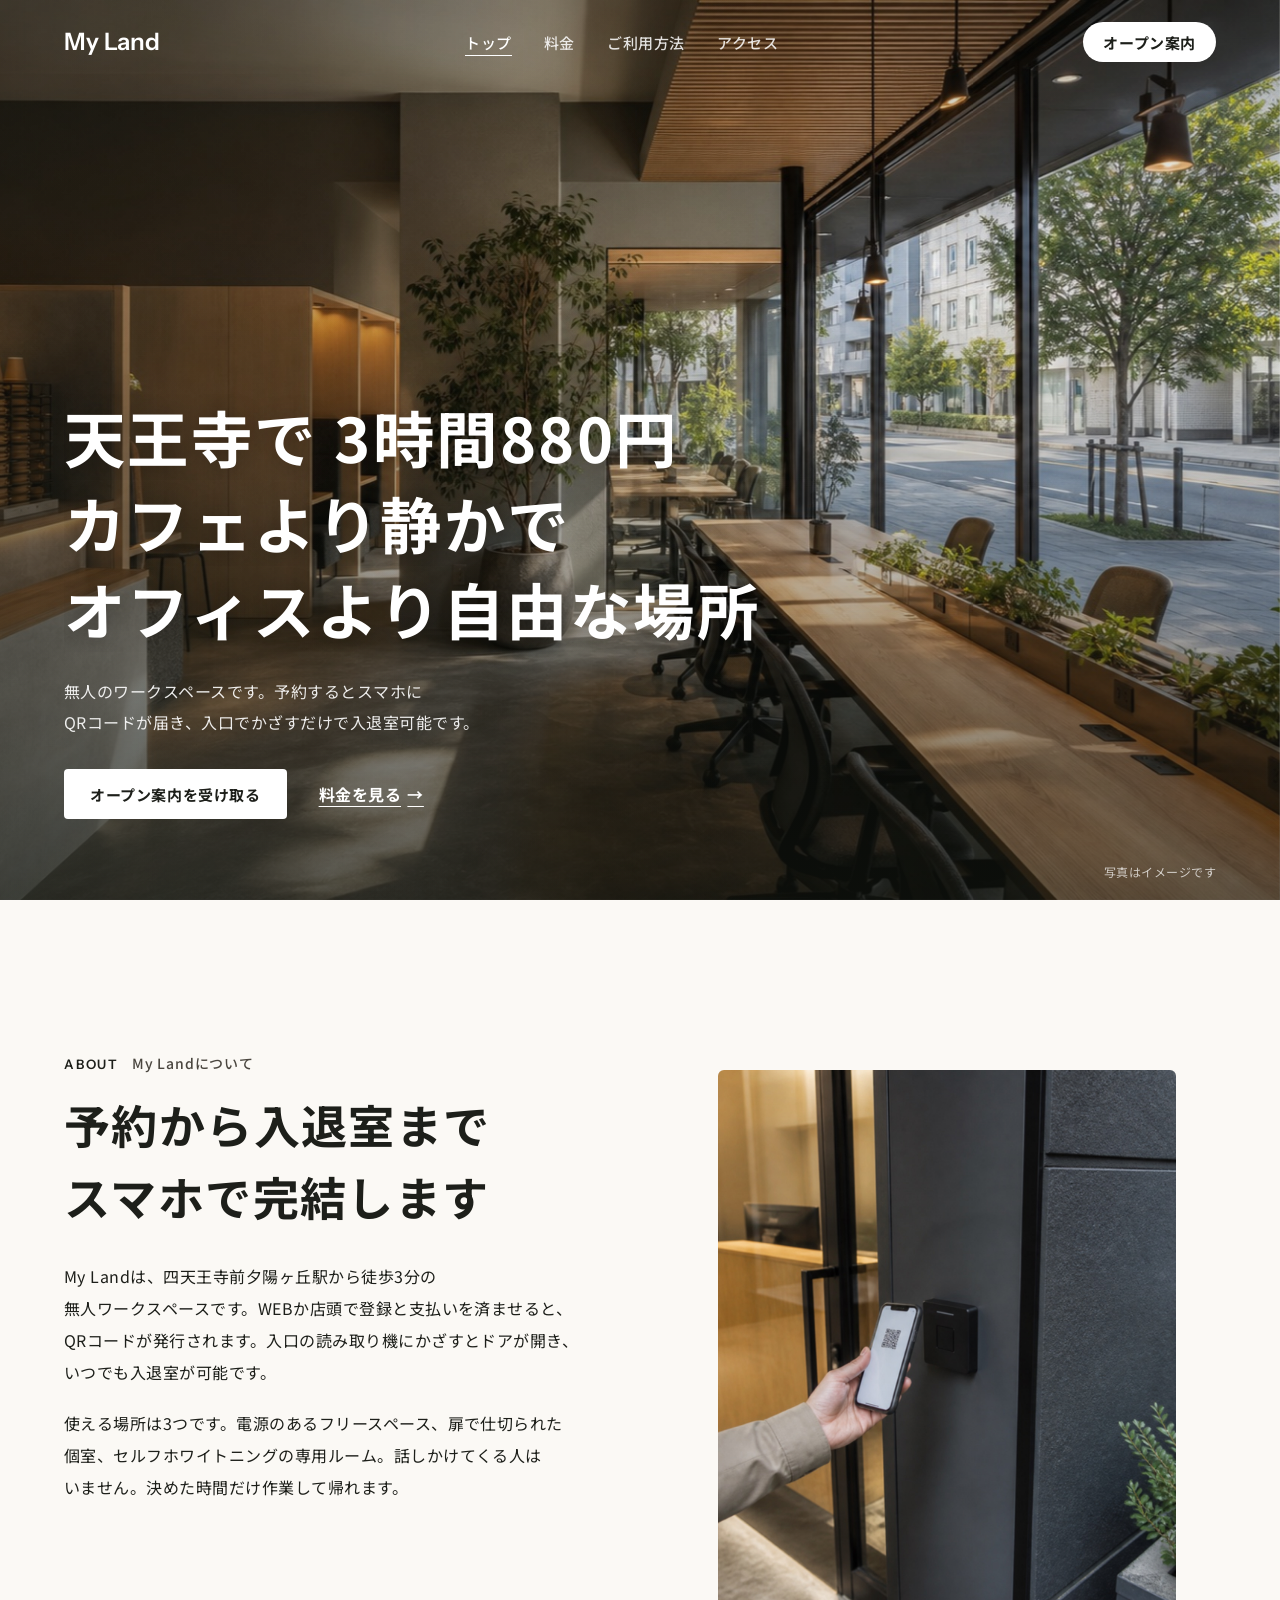
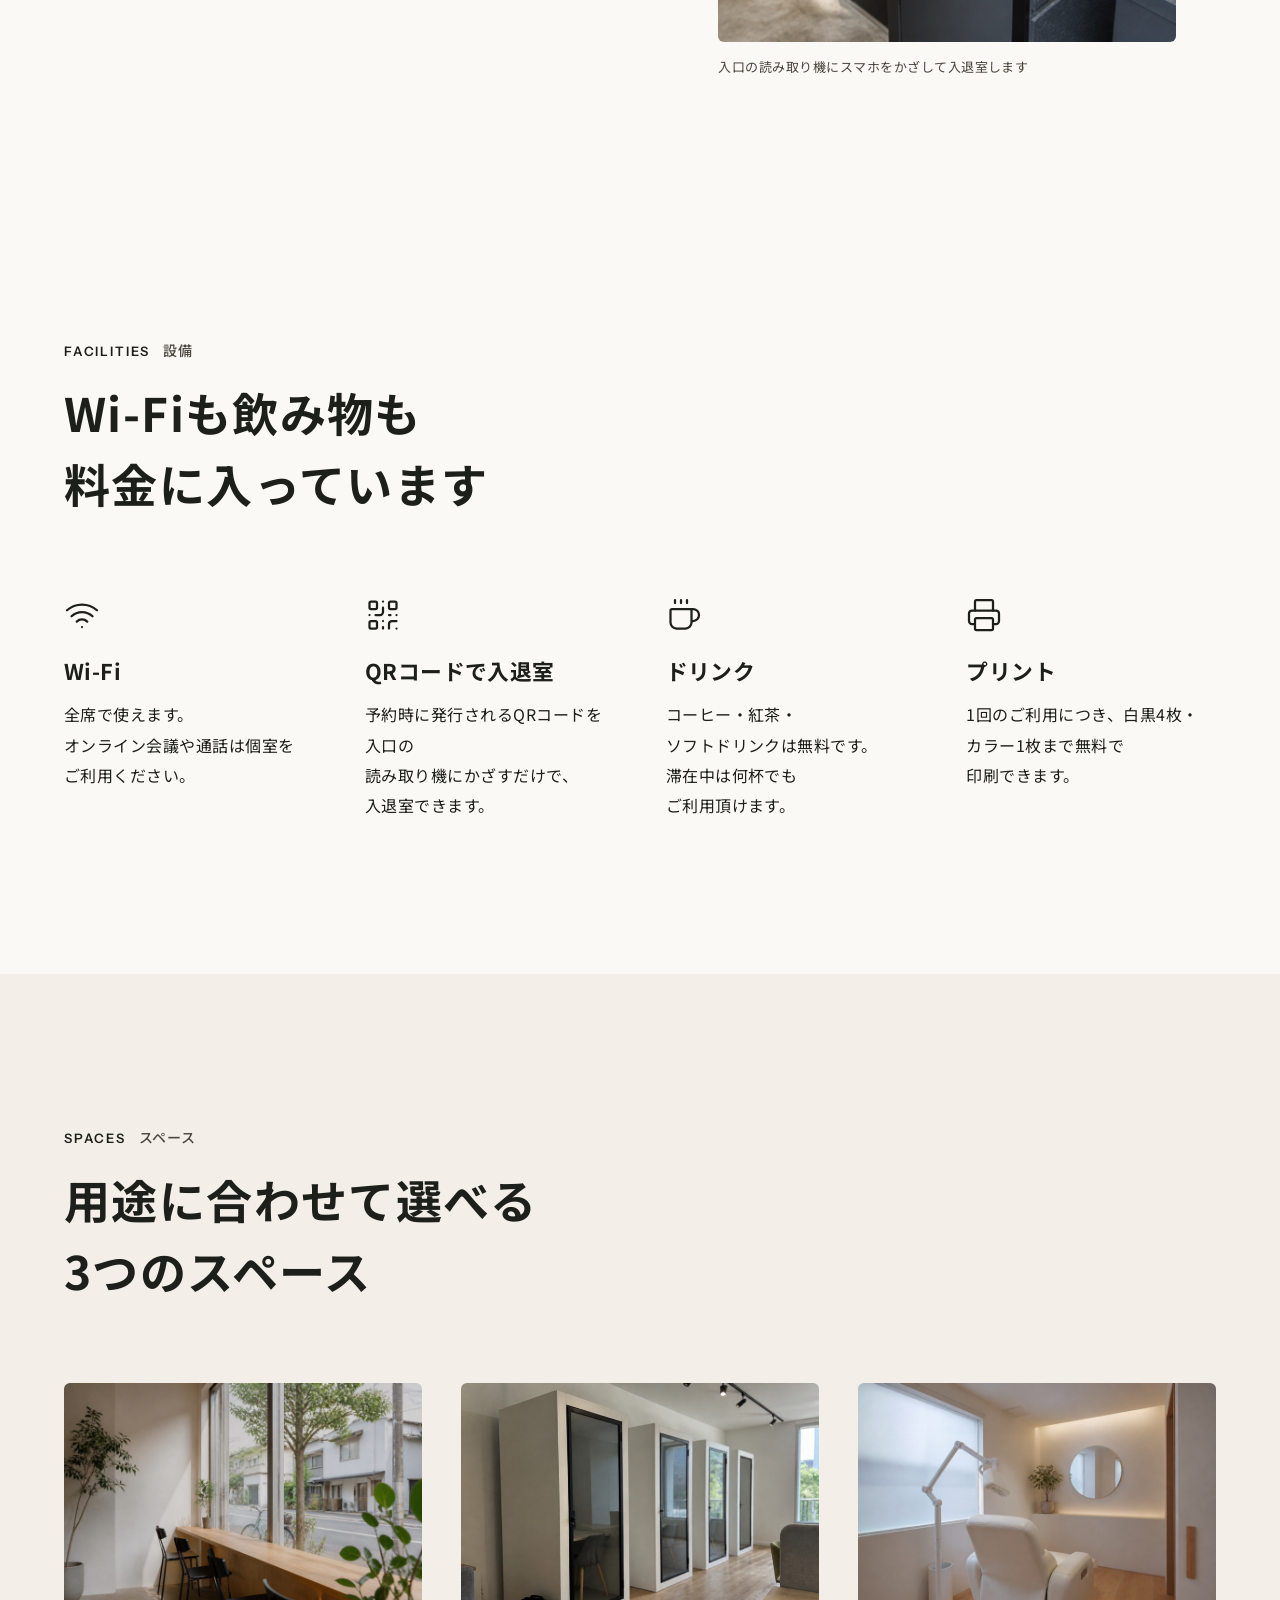
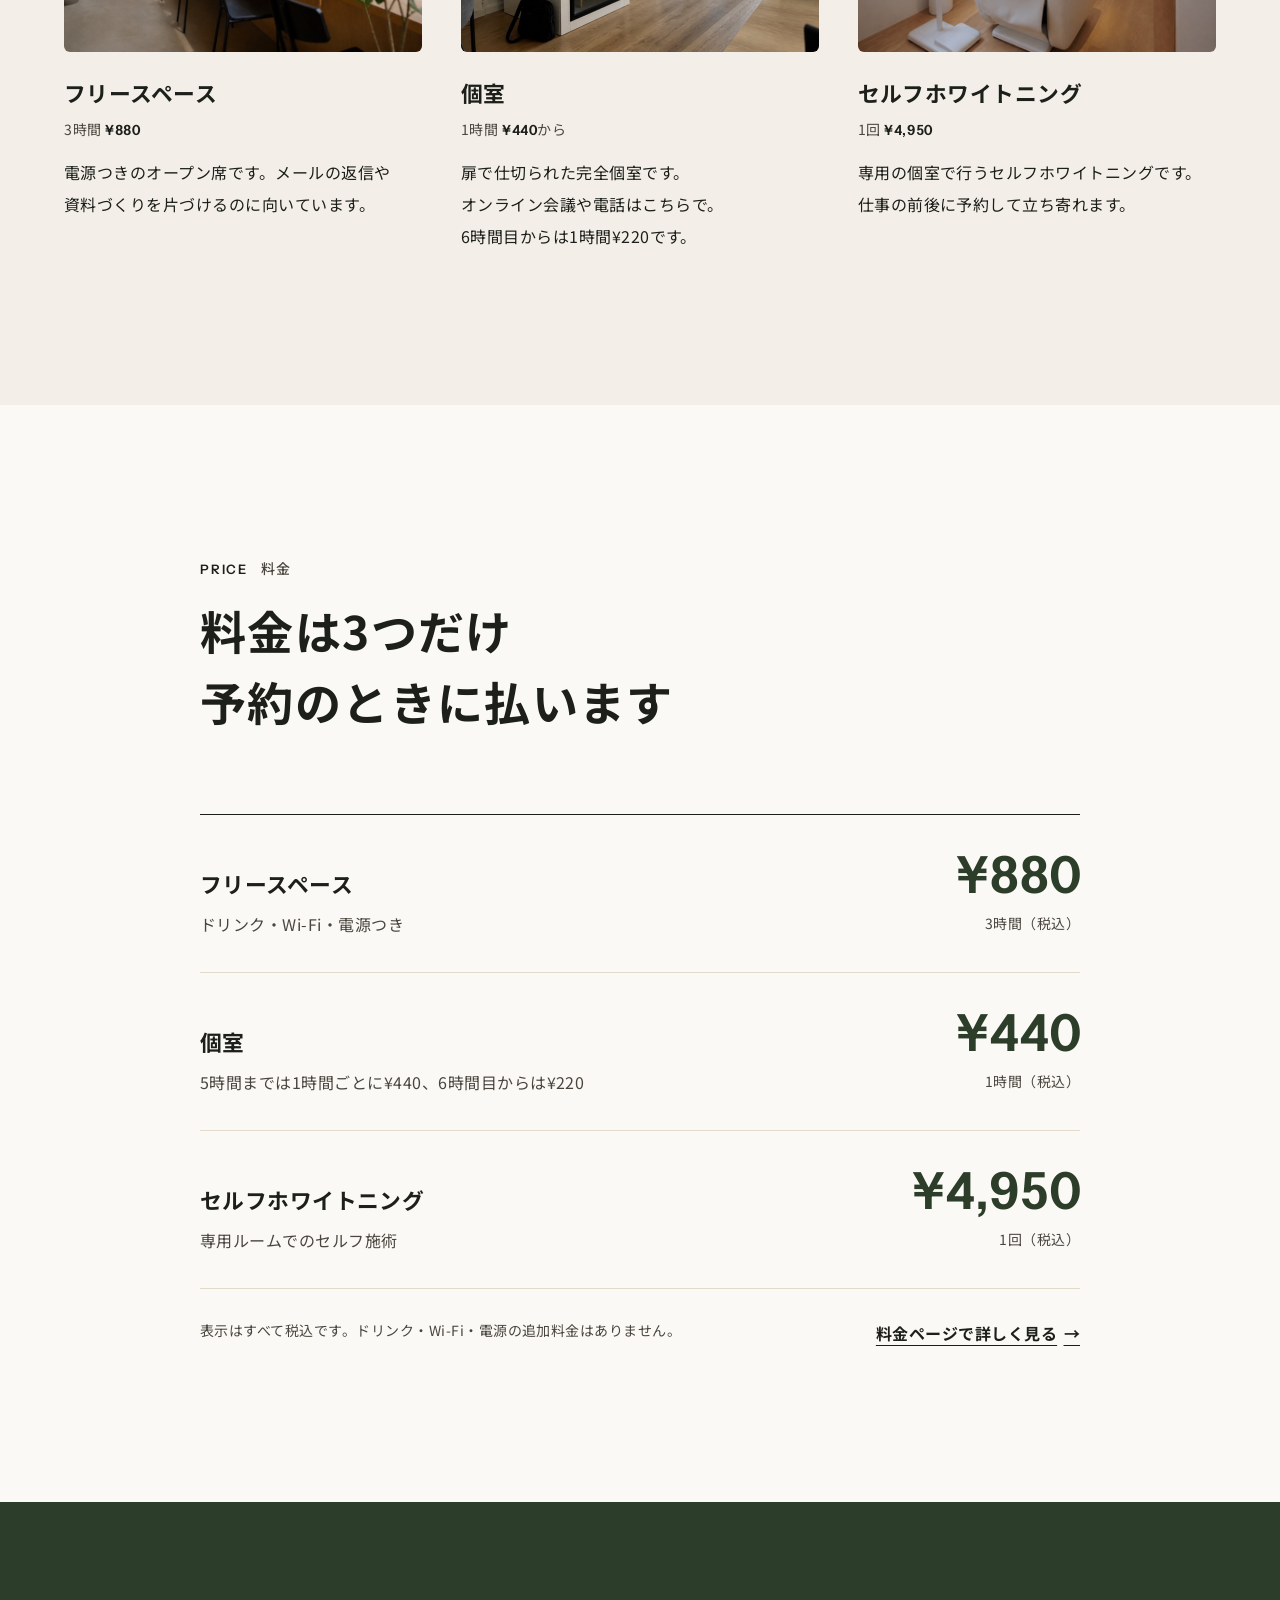
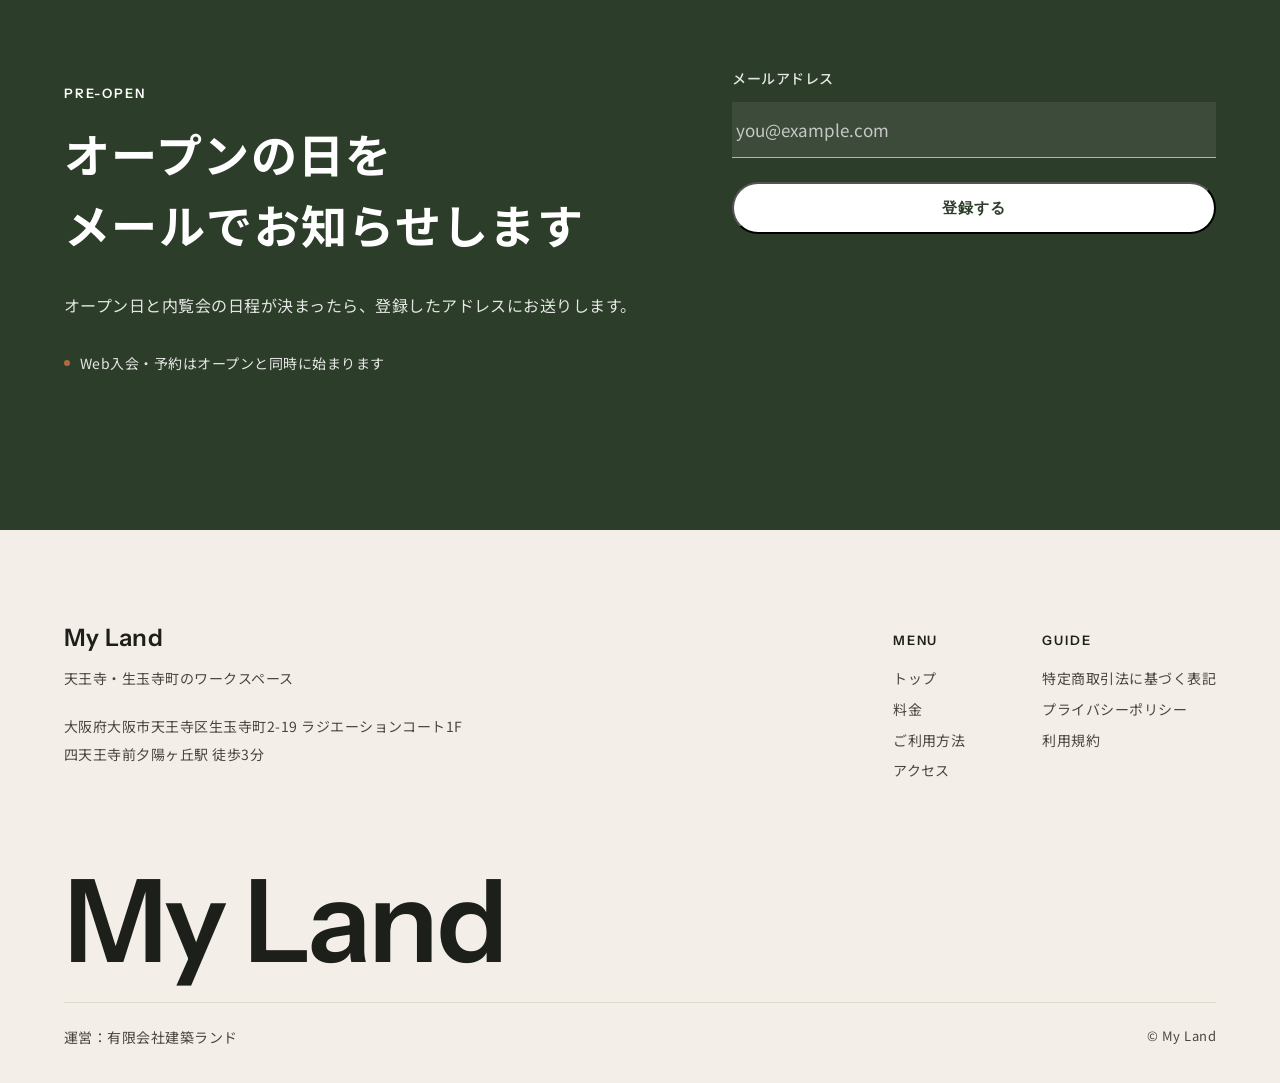
==== index.html @ bd01b28f "Simplify hero block, add QR-entry and new whitening photos, enlarge feature text Co-Authored-By: Cla" ====
<!doctype html>
<html lang="ja">
  <head>
    <meta charset="utf-8" />
    <meta name="viewport" content="width=device-width, initial-scale=1" />
    <meta
      name="description"
      content="My Land（マイランド）は、大阪・天王寺の無人シェアワークスペース。QRコードで入退室、Wi-Fiとドリンクは無料。四天王寺前夕陽ヶ丘駅から徒歩3分。"
    />
    <title>My Land | 天王寺の無人ワークスペース</title>
    <link rel="preconnect" href="https://fonts.googleapis.com" />
    <link rel="preconnect" href="https://fonts.gstatic.com" crossorigin />
    <link
      href="https://fonts.googleapis.com/css2?family=Noto+Sans+JP:wght@400;500;700&family=Instrument+Sans:wght@400;500;600&display=swap"
      rel="stylesheet"
    />
    <link rel="stylesheet" href="styles.css?v=20261106i" />
  </head>
  <body>
    <header class="site-header" data-header>
      <a class="brand" href="index.html">My Land</a>
      <nav class="nav-links" aria-label="主要ナビゲーション">
        <a href="index.html" class="is-current">トップ</a>
        <a href="price.html">料金</a>
        <a href="guide.html">ご利用方法</a>
        <a href="access.html">アクセス</a>
      </nav>
      <a class="header-cta" href="index.html#entry">オープン案内</a>
    </header>

    <main>
      <section class="hero">
        <img class="hero-bg" src="assets/hero-cowork.jpg" alt="" />
        <div class="hero-overlay"></div>
        <div class="hero-inner">
          <h1>
            <span class="line"><span>天王寺で 3時間880円</span></span>
            <span class="line"><span>カフェより静かで</span></span>
            <span class="line"><span>オフィスより自由な場所</span></span>
          </h1>
          <p class="hero-copy">
            無人のワークスペースです。予約するとスマホにQRコードが届き、入口でかざすだけで入退室可能です。
          </p>
          <div class="hero-actions">
            <a class="button" href="#entry">オープン案内を受け取る</a>
            <a class="textlink" href="price.html">料金を見る<span class="arrow">→</span></a>
          </div>
        </div>
        <p class="hero-note">写真はイメージです</p>
      </section>

      <section class="section about">
        <div class="about-grid">
          <div class="about-copy">
            <div class="sec-head reveal">
              <p class="label">About<span class="jp-sub">My Landについて</span></p>
              <h2>予約から入退室まで<br />スマホで完結します</h2>
            </div>
            <p>
              My Landは、四天王寺前夕陽ヶ丘駅から徒歩3分の無人ワークスペースです。WEBか店頭で登録と支払いを済ませると、QRコードが発行されます。入口の読み取り機にかざすとドアが開き、いつでも入退室が可能です。
            </p>
            <p>
              使える場所は3つです。電源のあるフリースペース、扉で仕切られた個室、セルフホワイトニングの専用ルーム。話しかけてくる人はいません。決めた時間だけ作業して帰れます。
            </p>
          </div>
          <figure class="about-figure reveal">
            <img src="assets/about-entry.jpg" alt="スマホのQRコードを入口の読み取り機にかざす様子" />
            <figcaption>入口の読み取り機にスマホをかざして入退室します</figcaption>
          </figure>
        </div>
      </section>

      <section class="section tight facilities">
        <div class="sec-head reveal">
          <p class="label">Facilities<span class="jp-sub">設備</span></p>
          <h2>Wi-Fiも飲み物も<br />料金に入っています</h2>
        </div>
        <div class="body">
          <ul class="feature-grid">
            <li class="reveal">
              <svg class="icon" viewBox="0 0 24 24" fill="none" stroke="currentColor" stroke-width="1.5" stroke-linecap="round" stroke-linejoin="round" aria-hidden="true"><path d="M12 20h.01"/><path d="M2 8.82a15 15 0 0 1 20 0"/><path d="M5 12.859a10 10 0 0 1 14 0"/><path d="M8.5 16.429a5 5 0 0 1 7 0"/></svg>
              <h3>Wi-Fi</h3>
              <p>全席で使えます。オンライン会議や通話は個室をご利用ください。</p>
            </li>
            <li class="reveal">
              <svg class="icon" viewBox="0 0 24 24" fill="none" stroke="currentColor" stroke-width="1.5" stroke-linecap="round" stroke-linejoin="round" aria-hidden="true"><rect width="5" height="5" x="3" y="3" rx="1"/><rect width="5" height="5" x="16" y="3" rx="1"/><rect width="5" height="5" x="3" y="16" rx="1"/><path d="M21 16h-3a2 2 0 0 0-2 2v3"/><path d="M21 21v.01"/><path d="M12 7v3a2 2 0 0 1-2 2H7"/><path d="M3 12h.01"/><path d="M12 3h.01"/><path d="M12 16v.01"/><path d="M16 12h1"/><path d="M21 12v.01"/><path d="M12 21v-1"/></svg>
              <h3>QRコードで入退室</h3>
              <p>予約時に発行されるQRコードを入口の読み取り機にかざすだけで、入退室できます。</p>
            </li>
            <li class="reveal">
              <svg class="icon" viewBox="0 0 24 24" fill="none" stroke="currentColor" stroke-width="1.5" stroke-linecap="round" stroke-linejoin="round" aria-hidden="true"><path d="M10 2v2"/><path d="M14 2v2"/><path d="M16 8a1 1 0 0 1 1 1v8a4 4 0 0 1-4 4H7a4 4 0 0 1-4-4V9a1 1 0 0 1 1-1h14a4 4 0 1 1 0 8h-1"/><path d="M6 2v2"/></svg>
              <h3>ドリンク</h3>
              <p>コーヒー・紅茶・ソフトドリンクは無料です。滞在中は何杯でもご利用頂けます。</p>
            </li>
            <li class="reveal">
              <svg class="icon" viewBox="0 0 24 24" fill="none" stroke="currentColor" stroke-width="1.5" stroke-linecap="round" stroke-linejoin="round" aria-hidden="true"><path d="M6 18H4a2 2 0 0 1-2-2v-5a2 2 0 0 1 2-2h16a2 2 0 0 1 2 2v5a2 2 0 0 1-2 2h-2"/><path d="M6 9V3a1 1 0 0 1 1-1h10a1 1 0 0 1 1 1v6"/><rect x="6" y="14" width="12" height="8" rx="1"/></svg>
              <h3>プリント</h3>
              <p>1回のご利用につき、白黒4枚・カラー1枚まで無料で印刷できます。</p>
            </li>
          </ul>
        </div>
      </section>

      <section class="section full bg-sand spaces">
        <div class="inner">
          <div class="sec-head reveal">
            <p class="label">Spaces<span class="jp-sub">スペース</span></p>
            <h2>用途に合わせて選べる<br />3つのスペース</h2>
          </div>
          <div class="body space-grid">
            <article class="space-card reveal">
              <div class="pic"><img src="assets/space-free.jpg?v=2" alt="フリースペースの席" /></div>
              <h3>フリースペース</h3>
              <p class="fee">3時間 <b>¥880</b></p>
              <p>電源つきのオープン席です。メールの返信や資料づくりを片づけるのに向いています。</p>
            </article>
            <article class="space-card reveal">
              <div class="pic"><img src="assets/space-room.jpg" alt="個室" /></div>
              <h3>個室</h3>
              <p class="fee">1時間 <b>¥440</b>から</p>
              <p>扉で仕切られた完全個室です。オンライン会議や電話はこちらで。6時間目からは1時間¥220です。</p>
            </article>
            <article class="space-card reveal">
              <div class="pic"><img src="assets/space-whitening.jpg?v=2" alt="セルフホワイトニングの専用ルーム" /></div>
              <h3>セルフホワイトニング</h3>
              <p class="fee">1回 <b>¥4,950</b></p>
              <p>専用の個室で行うセルフホワイトニングです。仕事の前後に予約して立ち寄れます。</p>
            </article>
          </div>
        </div>
      </section>

      <section class="section narrow pricing">
        <div class="sec-head reveal">
          <p class="label">Price<span class="jp-sub">料金</span></p>
          <h2>料金は3つだけ<br />予約のときに払います</h2>
        </div>
        <div class="body">
          <div class="price-table">
            <div class="price-row">
              <div class="price-name">
                <h3>フリースペース</h3>
                <p>ドリンク・Wi-Fi・電源つき</p>
              </div>
              <div class="price-value">
                <span class="amount">¥880</span>
                <span class="unit">3時間（税込）</span>
              </div>
            </div>
            <div class="price-row">
              <div class="price-name">
                <h3>個室</h3>
                <p>5時間までは1時間ごとに¥440、6時間目からは¥220</p>
              </div>
              <div class="price-value">
                <span class="amount">¥440</span>
                <span class="unit">1時間（税込）</span>
              </div>
            </div>
            <div class="price-row">
              <div class="price-name">
                <h3>セルフホワイトニング</h3>
                <p>専用ルームでのセルフ施術</p>
              </div>
              <div class="price-value">
                <span class="amount">¥4,950</span>
                <span class="unit">1回（税込）</span>
              </div>
            </div>
          </div>
          <div class="price-foot">
            <p class="note">表示はすべて税込です。ドリンク・Wi-Fi・電源の追加料金はありません。</p>
            <a class="textlink" href="price.html">料金ページで詳しく見る<span class="arrow">→</span></a>
          </div>
        </div>
      </section>

      <section id="entry" class="section full entry">
        <div class="inner entry-inner">
          <div class="entry-copy">
            <p class="label">Pre-open</p>
            <h2>オープンの日を<br />メールでお知らせします</h2>
            <p>オープン日と内覧会の日程が決まったら、登録したアドレスにお送りします。</p>
            <p class="status"><span class="status-dot" aria-hidden="true"></span>Web入会・予約はオープンと同時に始まります</p>
          </div>
          <form class="entry-form" action="https://formsubmit.co/ajax/r.nagao@b--supply.com" method="post" data-entry-form>
            <label>
              メールアドレス
              <input type="email" name="email" placeholder="you@example.com" required />
            </label>
            <button class="button light" type="submit">登録する</button>
            <p class="form-message" data-form-message role="status" aria-live="polite"></p>
          </form>
        </div>
      </section>
    </main>

    <footer class="site-footer">
      <div class="footer-inner">
        <div>
          <p class="footer-brand">My Land</p>
          <p class="footer-sub">天王寺・生玉寺町のワークスペース</p>
          <address class="footer-addr">
            大阪府大阪市天王寺区生玉寺町2-19 ラジエーションコート1F<br />
            四天王寺前夕陽ヶ丘駅 徒歩3分
          </address>
        </div>
        <nav class="footer-nav" aria-label="フッターナビゲーション">
          <ul>
            <li class="head">MENU</li>
            <li><a href="index.html">トップ</a></li>
            <li><a href="price.html">料金</a></li>
            <li><a href="guide.html">ご利用方法</a></li>
            <li><a href="access.html">アクセス</a></li>
          </ul>
          <ul>
            <li class="head">GUIDE</li>
            <li><a href="tokusho.html">特定商取引法に基づく表記</a></li>
            <li><a href="privacy.html">プライバシーポリシー</a></li>
            <li><a href="terms.html">利用規約</a></li>
          </ul>
        </nav>
      </div>
      <p class="footer-word" aria-hidden="true">My Land</p>
      <div class="footer-bottom">
        <span>運営：有限会社建築ランド</span>
        <span class="copy">© My Land</span>
      </div>
    </footer>

    <script src="assets/js/budoux.min.js?v=0.9.3"></script>
    <script src="script.js?v=20261106e"></script>
  </body>
</html>
---- styles.css ----
/* ═══════════════════════════════════════════════
   My Land — Self Work Lounge, Tennoji
   Noto Sans JP × Instrument Sans ／ paper × sand × green
   ═══════════════════════════════════════════════ */

:root {
  --paper: #fbf9f5;
  --sand: #f3efe8;
  --sand-line: #e2dacb;
  --ink: #1d1f1a;
  --text-2: #4a463f;
  --green: #41573d;
  --green-deep: #2c3d29;
  --clay: #b4683f;
  --white: #ffffff;

  --sans: "Noto Sans JP", "Hiragino Kaku Gothic ProN", sans-serif;
  --latin: "Instrument Sans", "Noto Sans JP", sans-serif;
  --ease: cubic-bezier(0.19, 1, 0.22, 1);

  --fs-label: 0.8125rem;
  --fs-small: 0.875rem;
  --fs-body: clamp(1rem, 1.1vw, 1.0625rem);
  --fs-lead: clamp(1.125rem, 1.4vw, 1.25rem);
  --fs-h3: clamp(1.1875rem, 1.7vw, 1.375rem);
  --fs-h2: clamp(1.75rem, 3.6vw, 3rem);
  --fs-hero: clamp(2rem, 4.8vw, 4rem);
  --fs-price: clamp(2.25rem, 4vw, 3.25rem);

  --container: 1200px;
  --narrow: 880px;
  --gutter: clamp(20px, 5vw, 64px);
  --section-y: clamp(96px, 12vw, 160px);
  --head-gap: clamp(48px, 6vw, 80px);
}

* { box-sizing: border-box; }

html { scroll-behavior: auto; }

body {
  margin: 0;
  font-family: var(--sans);
  font-size: var(--fs-body);
  font-weight: 400;
  line-height: 2;
  letter-spacing: 0.03em;
  color: var(--ink);
  background: var(--paper);
  -webkit-font-smoothing: antialiased;
  overflow-x: hidden;
}

:lang(ja) { line-break: strict; }
:is(h1, h2, h3):lang(ja) { word-break: auto-phrase; text-wrap: balance; }
main p:lang(ja) { word-break: auto-phrase; text-wrap: pretty; }

img { max-width: 100%; display: block; }
a { color: inherit; text-decoration: none; }
h1, h2, h3, p, dl, dd, dt, ul, ol, address { margin: 0; }
address { font-style: normal; }
::selection { background: rgba(29, 31, 26, 0.16); }

/* ---------- type ---------- */

h2 {
  font-size: var(--fs-h2);
  font-weight: 700;
  line-height: 1.55;
  letter-spacing: 0.03em;
}

h3 {
  font-size: var(--fs-h3);
  font-weight: 700;
  line-height: 1.6;
  letter-spacing: 0.02em;
}

.label {
  display: block;
  font-family: var(--latin);
  font-size: var(--fs-label);
  font-weight: 600;
  line-height: 1.4;
  letter-spacing: 0.14em;
  text-transform: uppercase;
  color: var(--ink);
}

.label .jp-sub {
  display: inline;
  margin-left: 0.9em;
  font-family: var(--sans);
  font-size: var(--fs-small);
  font-weight: 500;
  letter-spacing: 0.06em;
  text-transform: none;
  color: var(--text-2);
}

.lead {
  font-size: var(--fs-lead);
  font-weight: 500;
  line-height: 2;
  letter-spacing: 0.04em;
}

.note {
  font-size: var(--fs-small);
  line-height: 1.9;
  color: var(--text-2);
}

main p { max-width: 36em; }
main p + p { margin-top: 1.2em; }

.sec-head { max-width: 40em; }
.sec-head .label + h2 { margin-top: 16px; }
.sec-head h2 + .lead, .sec-head h2 + p { margin-top: 28px; }

.textlink {
  display: inline-flex;
  align-items: center;
  gap: 0.4em;
  font-weight: 700;
  text-decoration: underline;
  text-decoration-thickness: 1px;
  text-underline-offset: 0.3em;
}

.textlink .arrow {
  display: inline-block;
  transition: transform 0.25s var(--ease);
}

.textlink:hover .arrow { transform: translateX(4px); }

.button {
  display: inline-flex;
  align-items: center;
  justify-content: center;
  height: 52px;
  padding: 0 30px;
  border-radius: 999px;
  font-size: 15px;
  font-weight: 700;
  letter-spacing: 0.06em;
  line-height: 1;
  background: var(--green);
  color: #fff;
  transition: background 0.2s ease;
}

.button:hover { background: var(--green-deep); }

.button.light { background: var(--white); color: var(--green-deep); }
.button.light:hover { background: var(--sand); }

/* ---------- header ---------- */

.site-header {
  position: fixed;
  inset: 0 0 auto 0;
  z-index: 50;
  display: flex;
  align-items: center;
  justify-content: space-between;
  gap: 24px;
  padding: 22px var(--gutter);
  color: #fff;
  transition: background 0.35s ease, color 0.35s ease, padding 0.35s ease;
}

.site-header::after {
  content: "";
  position: absolute;
  inset: auto 0 0 0;
  height: 1px;
  background: var(--sand-line);
  opacity: 0;
  transition: opacity 0.35s ease;
}

.site-header.is-scrolled,
.site-header.on-light {
  padding: 16px var(--gutter);
  color: var(--ink);
  background: rgba(251, 249, 245, 0.9);
  -webkit-backdrop-filter: blur(12px);
  backdrop-filter: blur(12px);
}

.site-header.is-scrolled::after,
.site-header.on-light::after { opacity: 1; }

.brand {
  font-family: var(--latin);
  font-size: 24px;
  font-weight: 600;
  letter-spacing: 0;
  line-height: 1;
  white-space: nowrap;
}

.nav-links {
  display: flex;
  gap: 32px;
}

.nav-links a {
  position: relative;
  font-size: 15px;
  font-weight: 500;
  letter-spacing: 0.04em;
  line-height: 1;
  padding: 6px 0;
  opacity: 0.85;
  transition: opacity 0.25s ease;
}

.nav-links a::after {
  content: "";
  position: absolute;
  left: 0;
  right: 0;
  bottom: 0;
  height: 1px;
  background: currentColor;
  transform: scaleX(0);
  transform-origin: left;
  transition: transform 0.25s var(--ease);
}

.nav-links a:hover { opacity: 1; }
.nav-links a:hover::after,
.nav-links a.is-current::after { transform: scaleX(1); }
.nav-links a.is-current { opacity: 1; }

.header-cta {
  display: inline-flex;
  align-items: center;
  height: 40px;
  padding: 0 20px;
  border-radius: 999px;
  font-size: 15px;
  font-weight: 700;
  letter-spacing: 0.04em;
  line-height: 1;
  white-space: nowrap;
  background: var(--white);
  color: var(--ink);
  transition: background 0.25s ease, color 0.25s ease;
}

.site-header.is-scrolled .header-cta,
.site-header.on-light .header-cta {
  background: var(--green);
  color: #fff;
}

.site-header.is-scrolled .header-cta:hover,
.site-header.on-light .header-cta:hover { background: var(--green-deep); }

/* ---------- hero ---------- */

.hero {
  position: relative;
  min-height: 100svh;
  display: flex;
  align-items: flex-end;
  overflow: hidden;
  color: #fff;
}

.hero-bg {
  position: absolute;
  inset: 0;
  width: 100%;
  height: 100%;
  object-fit: cover;
  object-position: 60% 50%;
  animation: heroZoom 2.4s var(--ease) forwards;
}

@keyframes heroZoom {
  from { transform: scale(1.04); }
  to { transform: scale(1); }
}

.hero-overlay {
  position: absolute;
  inset: 0;
  background:
    linear-gradient(180deg, rgba(20, 24, 18, 0.28) 0%, rgba(20, 24, 18, 0) 32%, rgba(20, 24, 18, 0.6) 100%),
    linear-gradient(90deg, rgba(20, 24, 18, 0.4) 0%, rgba(20, 24, 18, 0) 60%);
}

.hero-inner {
  position: relative;
  z-index: 1;
  width: 100%;
  max-width: calc(var(--container) + var(--gutter) * 2);
  margin: 0 auto;
  padding: 140px var(--gutter) 0;
}

.hero h1 {
  font-size: var(--fs-hero);
  font-weight: 700;
  line-height: 1.4;
  letter-spacing: 0.04em;
  text-shadow: 0 2px 24px rgba(0, 0, 0, 0.3);
}

.hero h1 .line {
  display: block;
  overflow: hidden;
}

.hero h1 .line span {
  display: block;
  transform: translateY(105%);
  animation: lineUp 0.9s var(--ease) forwards;
}

.hero h1 .line:nth-child(2) span { animation-delay: 0.12s; }
.hero h1 .line:nth-child(3) span { animation-delay: 0.24s; }

@keyframes lineUp {
  to { transform: translateY(0); }
}

.hero-copy {
  margin-top: 24px;
  max-width: 27em;
  font-size: var(--fs-body);
  font-weight: 400;
  line-height: 1.9;
  letter-spacing: 0.03em;
  color: rgba(255, 255, 255, 0.9);
  opacity: 0;
  animation: fade 0.6s ease 0.45s forwards;
}

.hero-actions {
  display: flex;
  flex-wrap: wrap;
  align-items: center;
  gap: 16px 32px;
  margin-top: 32px;
  padding-bottom: clamp(56px, 9vh, 104px);
  opacity: 0;
  animation: fade 0.6s ease 0.55s forwards;
}

.hero .button {
  height: 50px;
  padding: 0 26px;
  border-radius: 4px;
  letter-spacing: 0.04em;
  background: #fff;
  color: var(--ink);
}
.hero .button:hover { background: var(--sand); }

.hero-note {
  position: absolute;
  right: var(--gutter);
  bottom: 16px;
  font-size: 12px;
  letter-spacing: 0.04em;
  color: rgba(255, 255, 255, 0.7);
  opacity: 0;
  animation: fade 0.6s ease 0.8s forwards;
}

@keyframes fade {
  to { opacity: 1; }
}

/* ---------- sections ---------- */

.section {
  max-width: calc(var(--container) + var(--gutter) * 2);
  margin: 0 auto;
  padding: var(--section-y) var(--gutter);
}

.section.narrow { max-width: calc(var(--narrow) + var(--gutter) * 2); }

.section.full { max-width: none; padding-left: 0; padding-right: 0; }
.section.full > .inner {
  max-width: calc(var(--container) + var(--gutter) * 2);
  margin: 0 auto;
  padding: 0 var(--gutter);
}

.section.tight { padding-top: calc(var(--section-y) * 0.6); }
.bg-sand { background: var(--sand); }

.sec-head + .body { margin-top: var(--head-gap); }

/* ---------- about ---------- */

.about-grid {
  display: grid;
  grid-template-columns: minmax(0, 6fr) minmax(0, 6fr);
  gap: clamp(40px, 6vw, 96px);
  align-items: start;
}

.about-copy .sec-head + p { margin-top: 28px; }

.about-figure img {
  width: 100%;
  aspect-ratio: 4 / 5;
  object-fit: cover;
  border-radius: 6px;
}

.about-figure figcaption {
  margin-top: 12px;
  font-size: 13px;
  color: var(--text-2);
}

/* ---------- facts (hairline rows) ---------- */

.facts {
  border-top: 1px solid var(--ink);
}

.facts > div {
  display: grid;
  grid-template-columns: minmax(180px, 0.32fr) 1fr;
  gap: 32px;
  padding: 28px 0;
  border-bottom: 1px solid var(--sand-line);
}

.facts dt {
  font-size: var(--fs-h3);
  font-weight: 700;
  line-height: 1.6;
  letter-spacing: 0.02em;
}

.facts dd { color: var(--ink); }

/* ---------- feature grid (icons) ---------- */

.feature-grid {
  display: grid;
  grid-template-columns: repeat(4, minmax(0, 1fr));
  column-gap: clamp(32px, 4vw, 56px);
  row-gap: 48px;
  list-style: none;
  margin: 0;
  padding: 0;
}

.feature-grid li { color: var(--ink); }
.feature-grid li:nth-child(2) { transition-delay: 0.08s; }
.feature-grid li:nth-child(3) { transition-delay: 0.16s; }
.feature-grid li:nth-child(4) { transition-delay: 0.24s; }

.feature-grid .icon {
  display: block;
  width: 36px;
  height: 36px;
  color: var(--ink);
}

.feature-grid h3 {
  margin-top: 22px;
  font-size: var(--fs-h3);
  line-height: 1.5;
  letter-spacing: 0.02em;
}

.feature-grid p {
  margin-top: 12px;
  font-size: var(--fs-body);
  line-height: 1.9;
  color: var(--ink);
}

/* ---------- spaces ---------- */

.space-grid {
  display: grid;
  grid-template-columns: repeat(3, minmax(0, 1fr));
  column-gap: clamp(24px, 3vw, 40px);
  row-gap: 56px;
  align-items: start;
}

.space-grid .space-card:nth-child(2) { transition-delay: 0.08s; }
.space-grid .space-card:nth-child(3) { transition-delay: 0.16s; }

.space-card .pic {
  overflow: hidden;
  border-radius: 6px;
}

.space-card .pic img {
  display: block;
  width: 100%;
  aspect-ratio: 4 / 3;
  object-fit: cover;
  transition: transform 0.6s var(--ease);
}

.space-card h3 { margin-top: 24px; }
.space-card .fee {
  margin-top: 4px;
  font-size: var(--fs-small);
  color: var(--text-2);
  letter-spacing: 0.04em;
}
.space-card .fee b {
  font-family: var(--latin);
  font-weight: 600;
  font-variant-numeric: tabular-nums;
  color: var(--ink);
}
.space-card p { margin-top: 12px; }

@media (hover: hover) and (pointer: fine) {
  .space-card:hover .pic img { transform: scale(1.03); }
}

/* ---------- price ---------- */

.price-table {
  border-top: 1px solid var(--ink);
}

.price-row {
  display: grid;
  grid-template-columns: 1fr auto;
  gap: 24px 48px;
  align-items: baseline;
  padding: 32px 0;
  border-bottom: 1px solid var(--sand-line);
}

.price-name p {
  margin-top: 6px;
  color: var(--text-2);
}

.price-value {
  text-align: right;
  white-space: nowrap;
}

.amount {
  font-family: var(--latin);
  font-size: var(--fs-price);
  font-weight: 600;
  line-height: 1.1;
  letter-spacing: -0.01em;
  font-variant-numeric: tabular-nums;
  color: var(--green-deep);
}

.unit {
  display: block;
  margin-top: 6px;
  font-size: var(--fs-small);
  color: var(--text-2);
}

.price-foot {
  display: flex;
  flex-wrap: wrap;
  justify-content: space-between;
  gap: 12px 32px;
  margin-top: 28px;
}

/* ---------- pre-open (the single dark band) ---------- */

.entry {
  background: var(--green-deep);
  color: #fff;
}

.entry-inner {
  display: grid;
  grid-template-columns: 1.1fr 0.9fr;
  gap: clamp(40px, 6vw, 96px);
  align-items: start;
}

.entry .label { color: #fff; }
.entry h2 { margin-top: 16px; }
.entry p { margin-top: 28px; color: rgba(255, 255, 255, 0.88); }

.status {
  display: flex;
  align-items: center;
  gap: 10px;
  margin-top: 28px;
  font-size: var(--fs-small);
  color: rgba(255, 255, 255, 0.88);
}

.status-dot {
  width: 6px;
  height: 6px;
  border-radius: 50%;
  background: var(--clay);
  flex: none;
}

.entry-form { padding-top: 8px; }

.entry-form label {
  display: block;
  font-size: var(--fs-small);
  font-weight: 500;
  color: rgba(255, 255, 255, 0.88);
}

.entry-form input {
  display: block;
  width: 100%;
  height: 56px;
  margin-top: 10px;
  padding: 0 4px;
  font-family: inherit;
  font-size: 17px;
  color: #fff;
  background: rgba(255, 255, 255, 0.08);
  border: 0;
  border-bottom: 1px solid rgba(255, 255, 255, 0.6);
  border-radius: 0;
  outline: none;
  transition: border-color 0.25s ease;
}

.entry-form input::placeholder { color: rgba(255, 255, 255, 0.7); }
.entry-form input:focus { border-bottom-color: #fff; }
.entry-form input:focus-visible { outline: 2px solid #fff; outline-offset: 2px; }

:where(a, button, summary):focus-visible { outline: 2px solid currentColor; outline-offset: 4px; }

.entry-form .button {
  margin-top: 24px;
  width: 100%;
}

.form-message {
  margin-top: 16px;
  min-height: 1.6em;
  font-size: var(--fs-small);
  color: rgba(255, 255, 255, 0.88);
}

/* ---------- footer ---------- */

.site-footer {
  background: var(--sand);
  padding: clamp(64px, 8vw, 96px) var(--gutter) 32px;
}

.footer-inner {
  max-width: var(--container);
  margin: 0 auto;
  display: grid;
  grid-template-columns: 1.2fr 1fr;
  gap: 48px;
}

.footer-brand {
  font-family: var(--latin);
  font-size: 24px;
  font-weight: 600;
  line-height: 1;
}

.footer-sub {
  margin-top: 14px;
  font-size: var(--fs-small);
  color: var(--text-2);
}

.footer-addr {
  margin-top: 20px;
  font-size: var(--fs-small);
  line-height: 2;
  color: var(--text-2);
}

.footer-nav {
  display: flex;
  gap: clamp(40px, 6vw, 96px);
  justify-content: flex-end;
}

.footer-nav ul {
  list-style: none;
  padding: 0;
  margin: 0;
}

.footer-nav li { font-size: var(--fs-small); line-height: 2.2; color: var(--text-2); }
.footer-nav li.head {
  font-family: var(--latin);
  font-size: var(--fs-label);
  font-weight: 600;
  letter-spacing: 0.14em;
  color: var(--ink);
  margin-bottom: 8px;
}
.footer-nav a { transition: color 0.25s ease; }
.footer-nav a:hover { color: var(--ink); }

.footer-word {
  max-width: var(--container);
  margin: clamp(48px, 6vw, 80px) auto 0;
  font-family: var(--latin);
  font-size: clamp(48px, 9vw, 120px);
  font-weight: 600;
  line-height: 1;
  letter-spacing: -0.02em;
  color: var(--ink);
}

.footer-bottom {
  max-width: var(--container);
  margin: 24px auto 0;
  padding-top: 20px;
  border-top: 1px solid var(--sand-line);
  display: flex;
  flex-wrap: wrap;
  justify-content: space-between;
  gap: 8px 24px;
  font-size: var(--fs-small);
  color: var(--text-2);
}

.footer-bottom .copy { font-size: 13px; }

/* ---------- subpage hero ---------- */

.page-hero {
  background: var(--paper);
  color: var(--ink);
  padding: clamp(140px, 16vw, 200px) var(--gutter) clamp(40px, 5vw, 64px);
}

.page-hero-inner {
  max-width: var(--container);
  margin: 0 auto;
}

.page-hero h1 {
  margin-top: 16px;
  font-size: clamp(2.25rem, 5vw, 4rem);
  font-weight: 700;
  line-height: 1.45;
  letter-spacing: 0.03em;
}

.page-hero.legal h1 { font-size: clamp(26px, 3vw, 36px); }

.page-hero .lead {
  margin-top: 24px;
  max-width: 32em;
}

.page-hero + .section { padding-top: calc(var(--section-y) * 0.5); }

/* ---------- guide ---------- */

.steps {
  list-style: none;
  padding: 0;
  margin: 0;
  border-top: 1px solid var(--ink);
}

.steps li {
  display: grid;
  grid-template-columns: minmax(200px, 0.35fr) 1fr;
  gap: 32px;
  padding: 28px 0;
  border-bottom: 1px solid var(--sand-line);
}

.steps h3 { font-size: var(--fs-h3); }

.faq-list { border-top: 1px solid var(--ink); }

.faq-list details { border-bottom: 1px solid var(--sand-line); }

.faq-list summary {
  position: relative;
  padding: 22px 40px 22px 0;
  font-size: 17px;
  font-weight: 700;
  line-height: 1.7;
  cursor: pointer;
  list-style: none;
}

.faq-list summary::-webkit-details-marker { display: none; }

.faq-list summary::after {
  content: "+";
  position: absolute;
  right: 4px;
  top: 50%;
  transform: translateY(-50%);
  font-family: var(--latin);
  font-size: 20px;
  font-weight: 400;
  color: var(--ink);
  transition: transform 0.25s var(--ease);
}

.faq-list details[open] summary::after { content: "−"; }

.faq-list details p {
  padding: 0 0 24px;
  max-width: 40em;
}

.faq-foot { margin-top: 40px; }

.budoux-ja { word-break: keep-all; overflow-wrap: anywhere; }

/* ---------- access ---------- */

.access-grid {
  display: grid;
  grid-template-columns: minmax(0, 5fr) minmax(0, 7fr);
  gap: clamp(40px, 6vw, 96px);
  align-items: start;
}

.access-copy address {
  margin-top: 28px;
  font-size: var(--fs-lead);
  font-weight: 700;
  line-height: 1.9;
}

.access-copy p { margin-top: 20px; }

.access-map iframe {
  width: 100%;
  aspect-ratio: 4 / 3;
  border: 0;
  border-radius: 6px;
  display: block;
}

/* ---------- legal ---------- */

.legal-body { max-width: 760px; }

.legal-body h2 {
  font-size: var(--fs-h3);
  margin: 56px 0 16px;
}

.legal-body p,
.legal-body li {
  max-width: 40em;
  line-height: 2.1;
}

.legal-body ul { padding-left: 1.4em; }
.legal-body li + li { margin-top: 0.4em; }

.legal-body table {
  width: 100%;
  border-collapse: collapse;
  border-top: 1px solid var(--ink);
}

.legal-body th,
.legal-body td {
  text-align: left;
  vertical-align: top;
  padding: 20px 0;
  border-bottom: 1px solid var(--sand-line);
  line-height: 1.9;
}

.legal-body th {
  width: 200px;
  padding-right: 24px;
  font-size: var(--fs-small);
  font-weight: 500;
  color: var(--text-2);
}

.legal-body .tbd { color: var(--text-2); }
.legal-date { margin-top: 56px; color: var(--text-2); font-size: var(--fs-small); }

/* ---------- motion ---------- */

.reveal {
  opacity: 0;
  transform: translateY(16px);
  transition: opacity 0.6s var(--ease), transform 0.6s var(--ease);
}

.reveal.is-visible {
  opacity: 1;
  transform: none;
}

@media (pointer: coarse), (max-width: 760px) {
  .reveal { opacity: 1; transform: none; transition: none; }
}

@media (prefers-reduced-motion: reduce) {
  *, *::before, *::after {
    animation-duration: 0.01ms !important;
    animation-delay: 0s !important;
    transition-duration: 0.01ms !important;
  }
  .reveal { opacity: 1; transform: none; }
}

/* ---------- responsive ---------- */

@media (max-width: 960px) {
  .about-grid,
  .access-grid,
  .entry-inner,
  .footer-inner { grid-template-columns: 1fr; }

  .about-figure img { aspect-ratio: 4 / 3; }

  .feature-grid { grid-template-columns: repeat(2, minmax(0, 1fr)); }

  .footer-nav { justify-content: flex-start; }
}

@media (max-width: 760px) {
  .site-header { flex-wrap: wrap; row-gap: 10px; padding: 16px 20px; }
  .site-header.is-scrolled,
  .site-header.on-light { padding: 12px 20px; }
  .brand { font-size: 20px; }
  .nav-links { order: 3; width: 100%; gap: 20px; }
  .nav-links a { font-size: 14px; }
  .header-cta { height: 36px; padding: 0 16px; font-size: 14px; }

  .hero { min-height: 88svh; }
  .hero-inner { padding-top: 150px; }
  .hero h1 { font-size: 1.625rem; }
  .page-hero { padding-top: 160px; }

  .facts > div,
  .steps li { grid-template-columns: 1fr; gap: 8px; }

  .space-grid { grid-template-columns: 1fr; row-gap: 48px; }
  .feature-grid { column-gap: 24px; row-gap: 40px; }

  .price-row { grid-template-columns: 1fr; gap: 12px; }
  .price-value { text-align: left; }

  .legal-body th,
  .legal-body td { display: block; width: auto; padding: 0; }
  .legal-body tr { display: block; padding: 18px 0; border-bottom: 1px solid var(--sand-line); }
  .legal-body th { padding-bottom: 4px; }
  .legal-body td { border-bottom: 0; }

  .footer-nav { flex-direction: column; gap: 24px; }
}
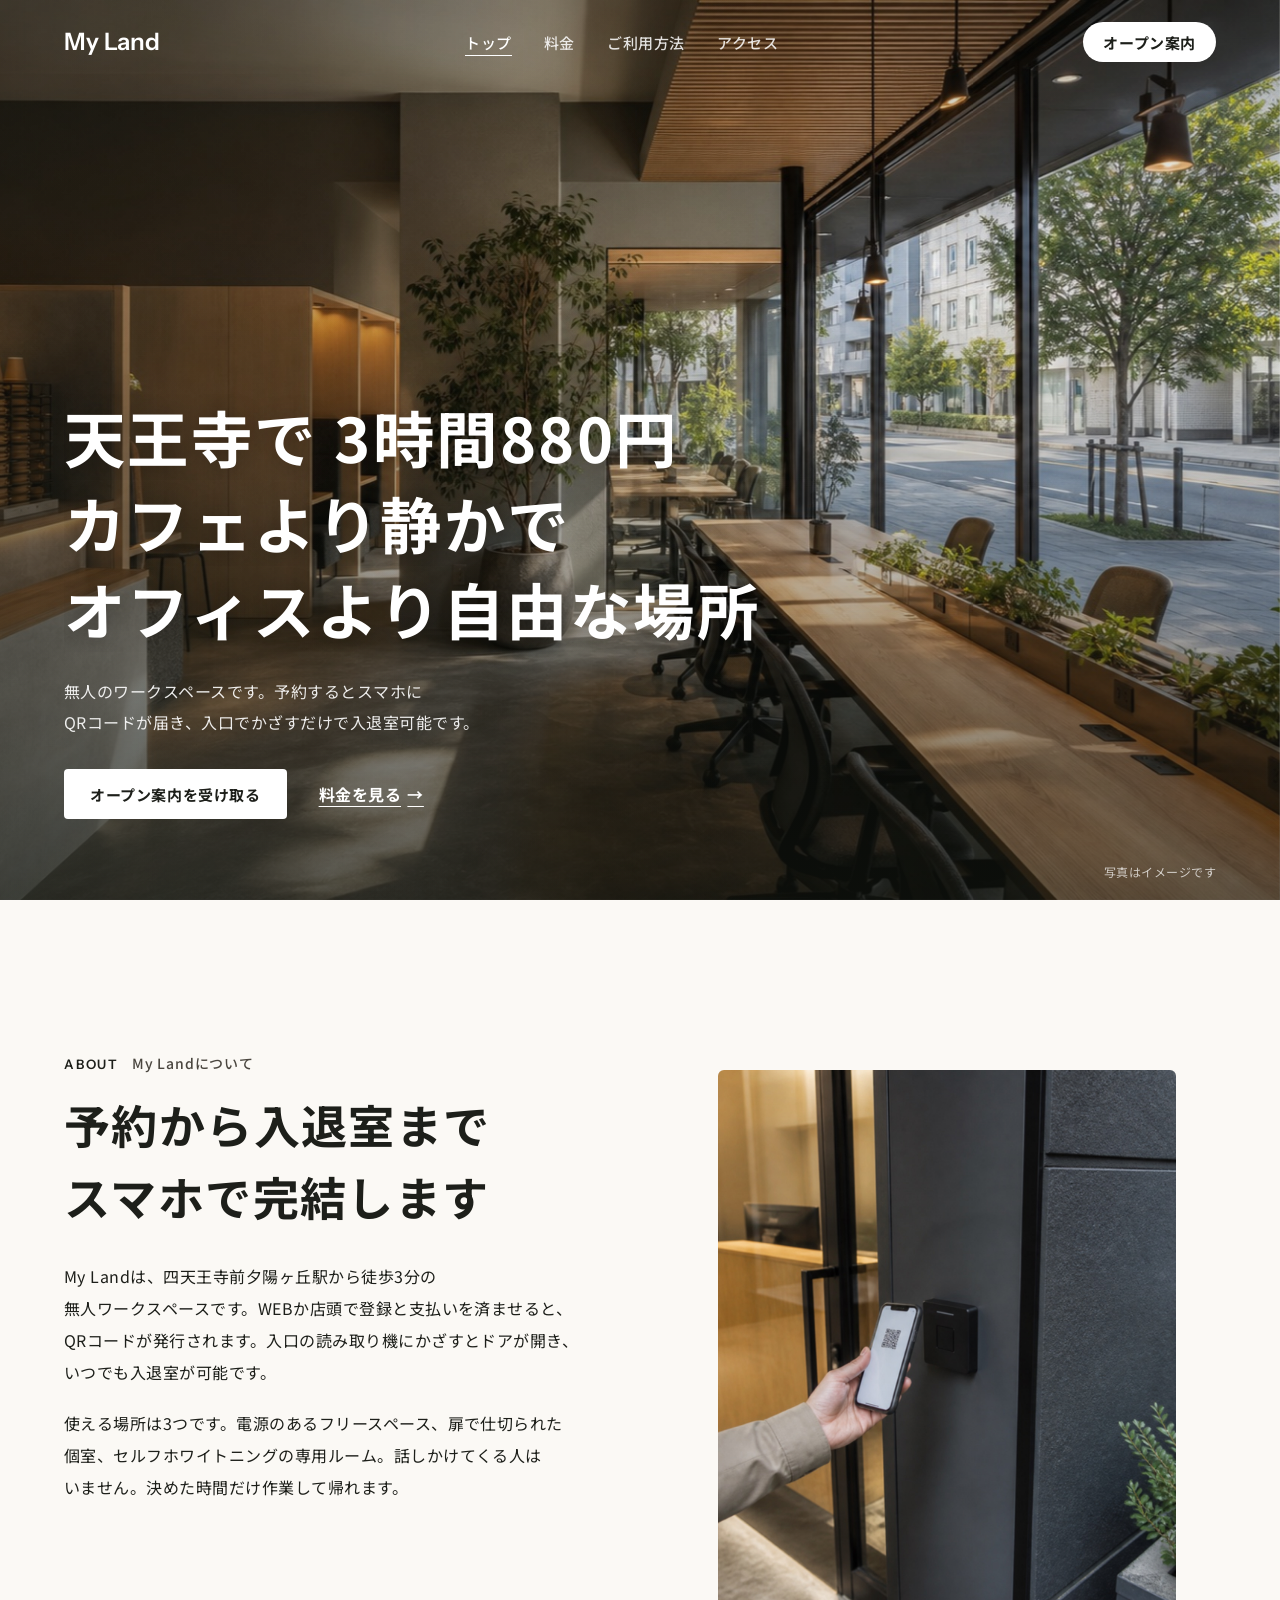
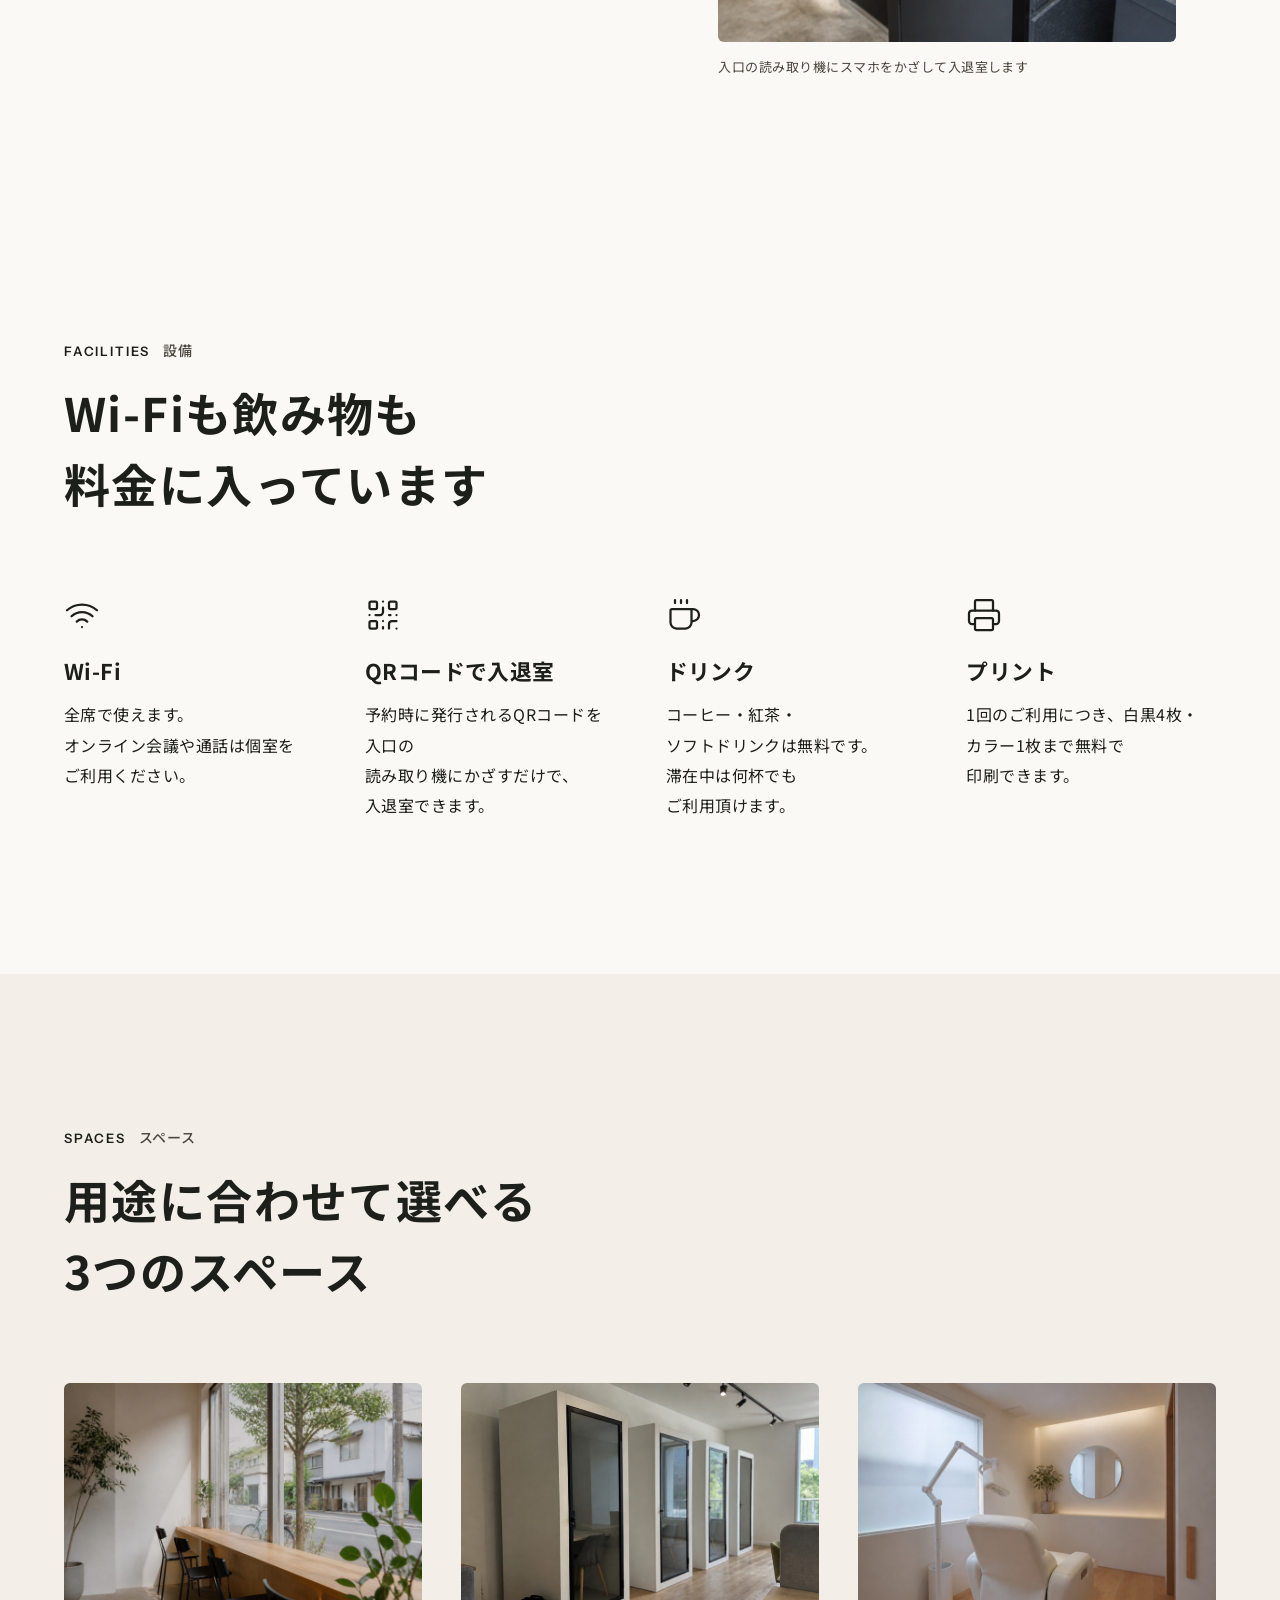
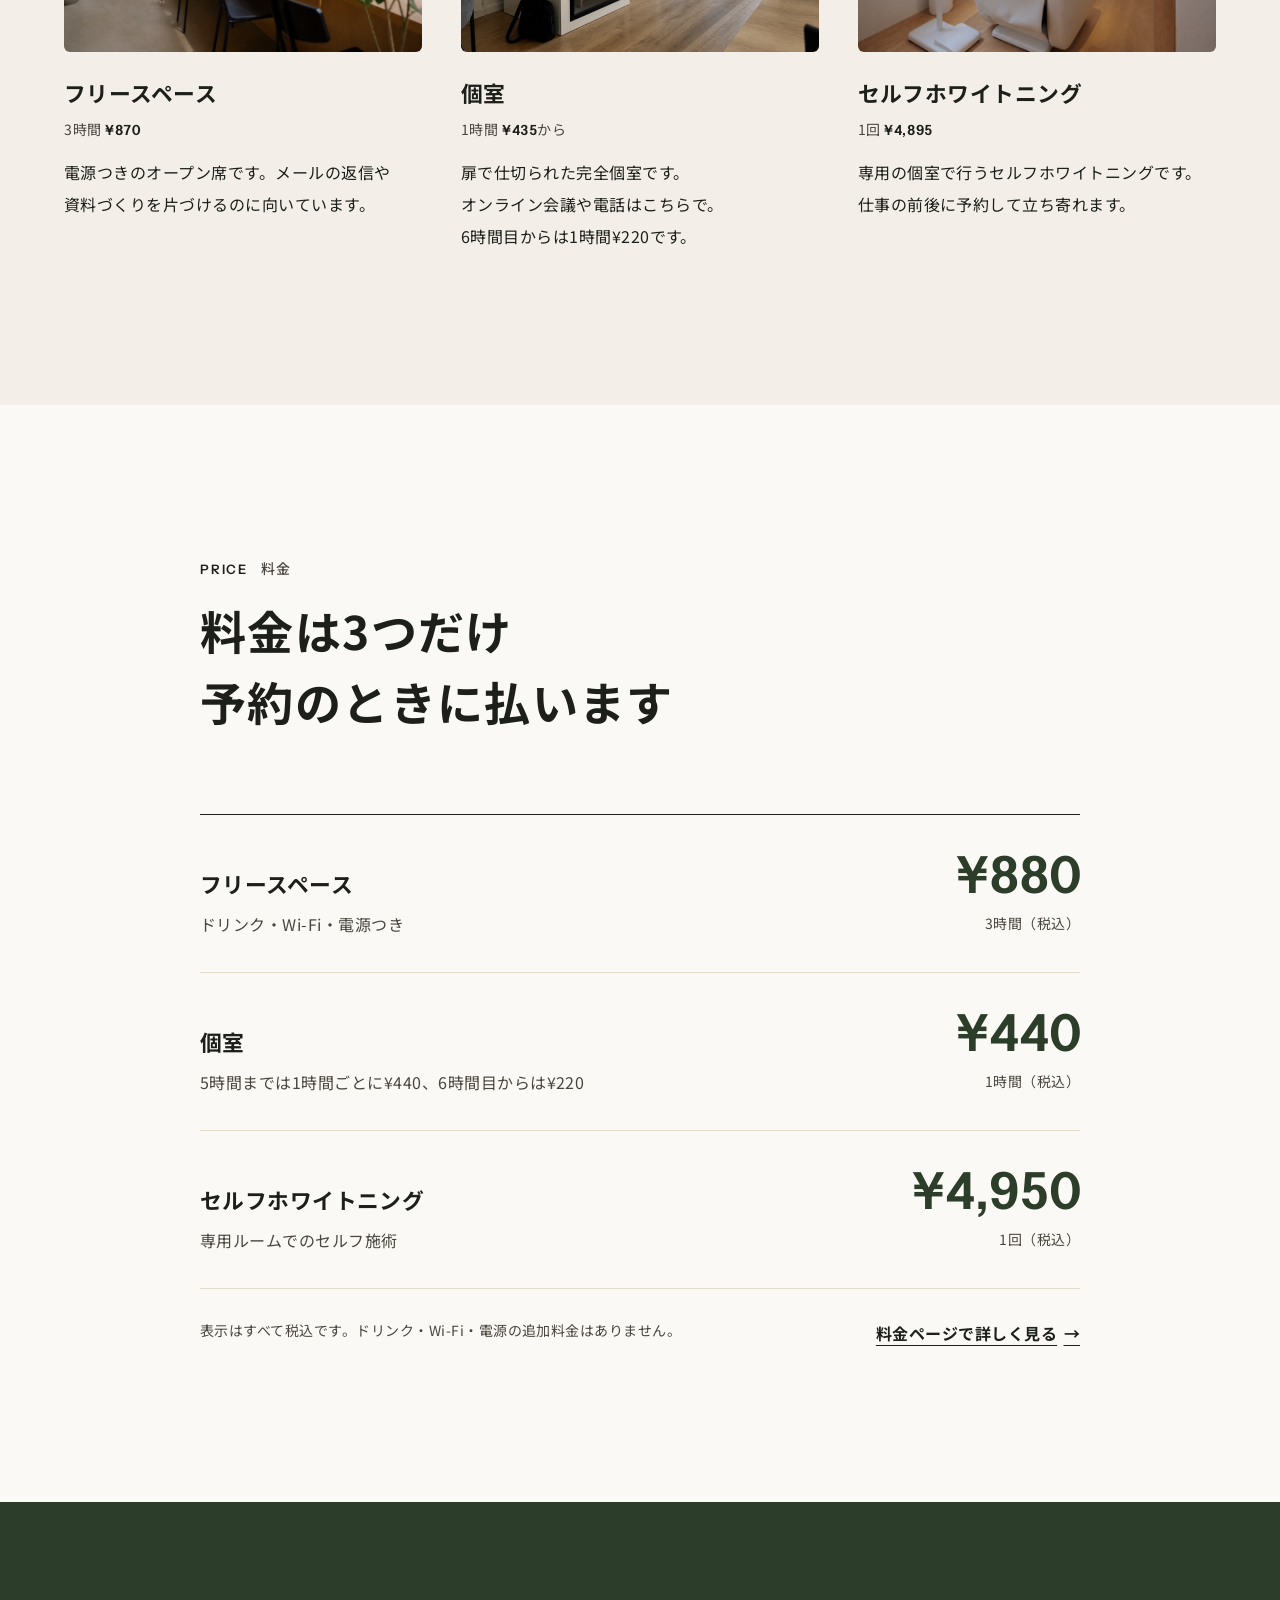
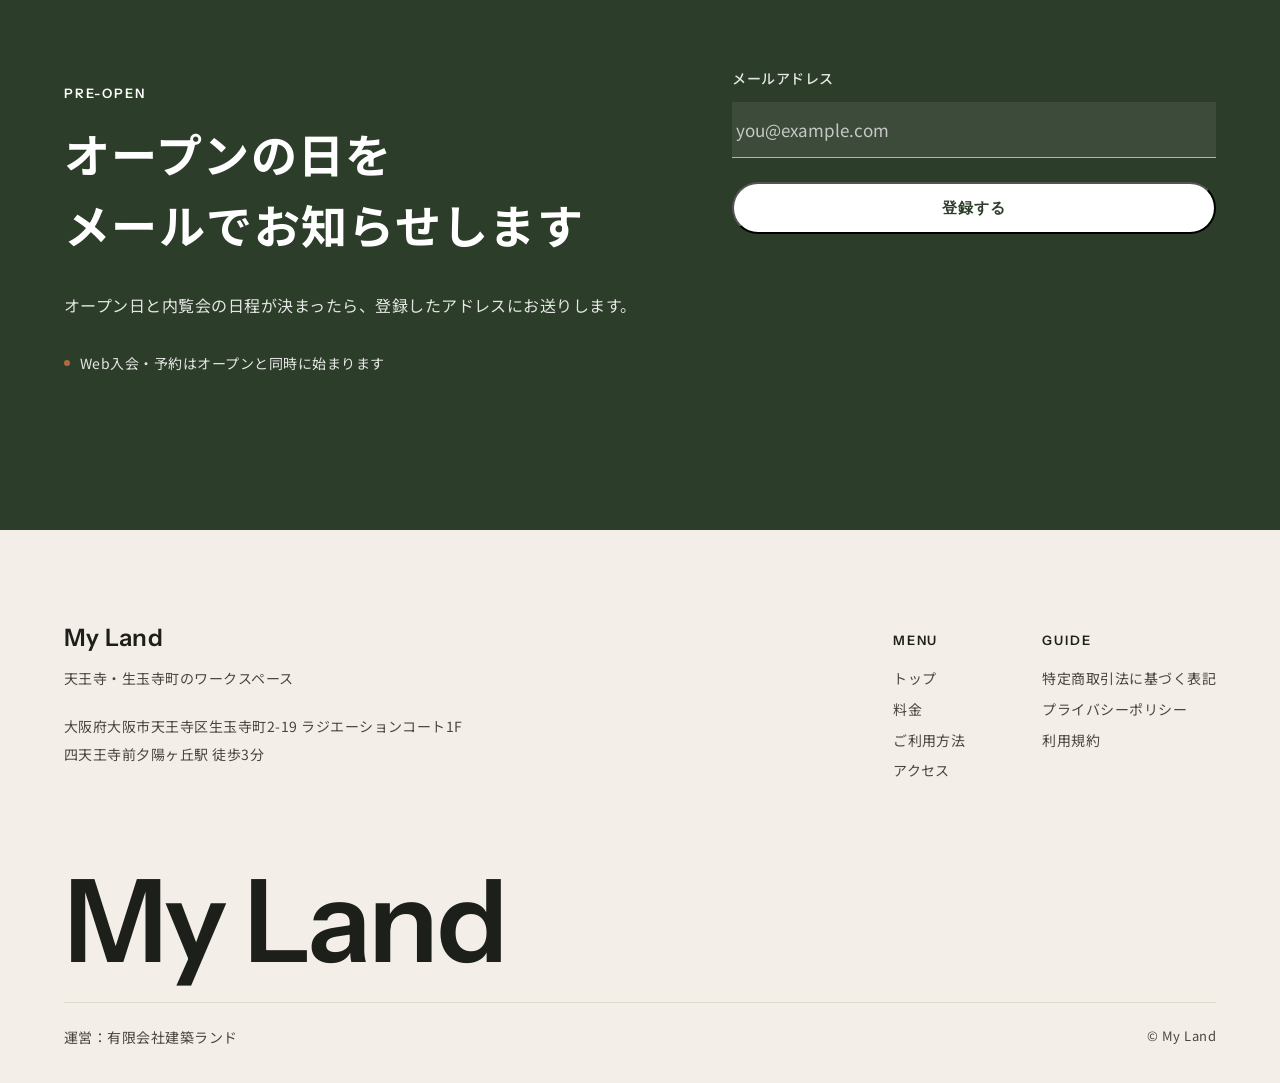
==== commit dc842a4a: "Animate space card prices with count-up on reveal Co-Authored-By: Claude Fable 5.1 <noreply@anthropi" ====
--- a/index.html
+++ b/index.html
@@ -111,19 +111,19 @@
             <article class="space-card reveal">
               <div class="pic"><img src="assets/space-free.jpg?v=2" alt="フリースペースの席" /></div>
               <h3>フリースペース</h3>
-              <p class="fee">3時間 <b>¥880</b></p>
+              <p class="fee">3時間 <b data-count="880">¥880</b></p>
               <p>電源つきのオープン席です。メールの返信や資料づくりを片づけるのに向いています。</p>
             </article>
             <article class="space-card reveal">
               <div class="pic"><img src="assets/space-room.jpg" alt="個室" /></div>
               <h3>個室</h3>
-              <p class="fee">1時間 <b>¥440</b>から</p>
+              <p class="fee">1時間 <b data-count="440">¥440</b>から</p>
               <p>扉で仕切られた完全個室です。オンライン会議や電話はこちらで。6時間目からは1時間¥220です。</p>
             </article>
             <article class="space-card reveal">
               <div class="pic"><img src="assets/space-whitening.jpg?v=2" alt="セルフホワイトニングの専用ルーム" /></div>
               <h3>セルフホワイトニング</h3>
-              <p class="fee">1回 <b>¥4,950</b></p>
+              <p class="fee">1回 <b data-count="4950">¥4,950</b></p>
               <p>専用の個室で行うセルフホワイトニングです。仕事の前後に予約して立ち寄れます。</p>
             </article>
           </div>
@@ -229,6 +229,6 @@
     </footer>
 
     <script src="assets/js/budoux.min.js?v=0.9.3"></script>
-    <script src="script.js?v=20261106e"></script>
+    <script src="script.js?v=20261106f"></script>
   </body>
 </html>
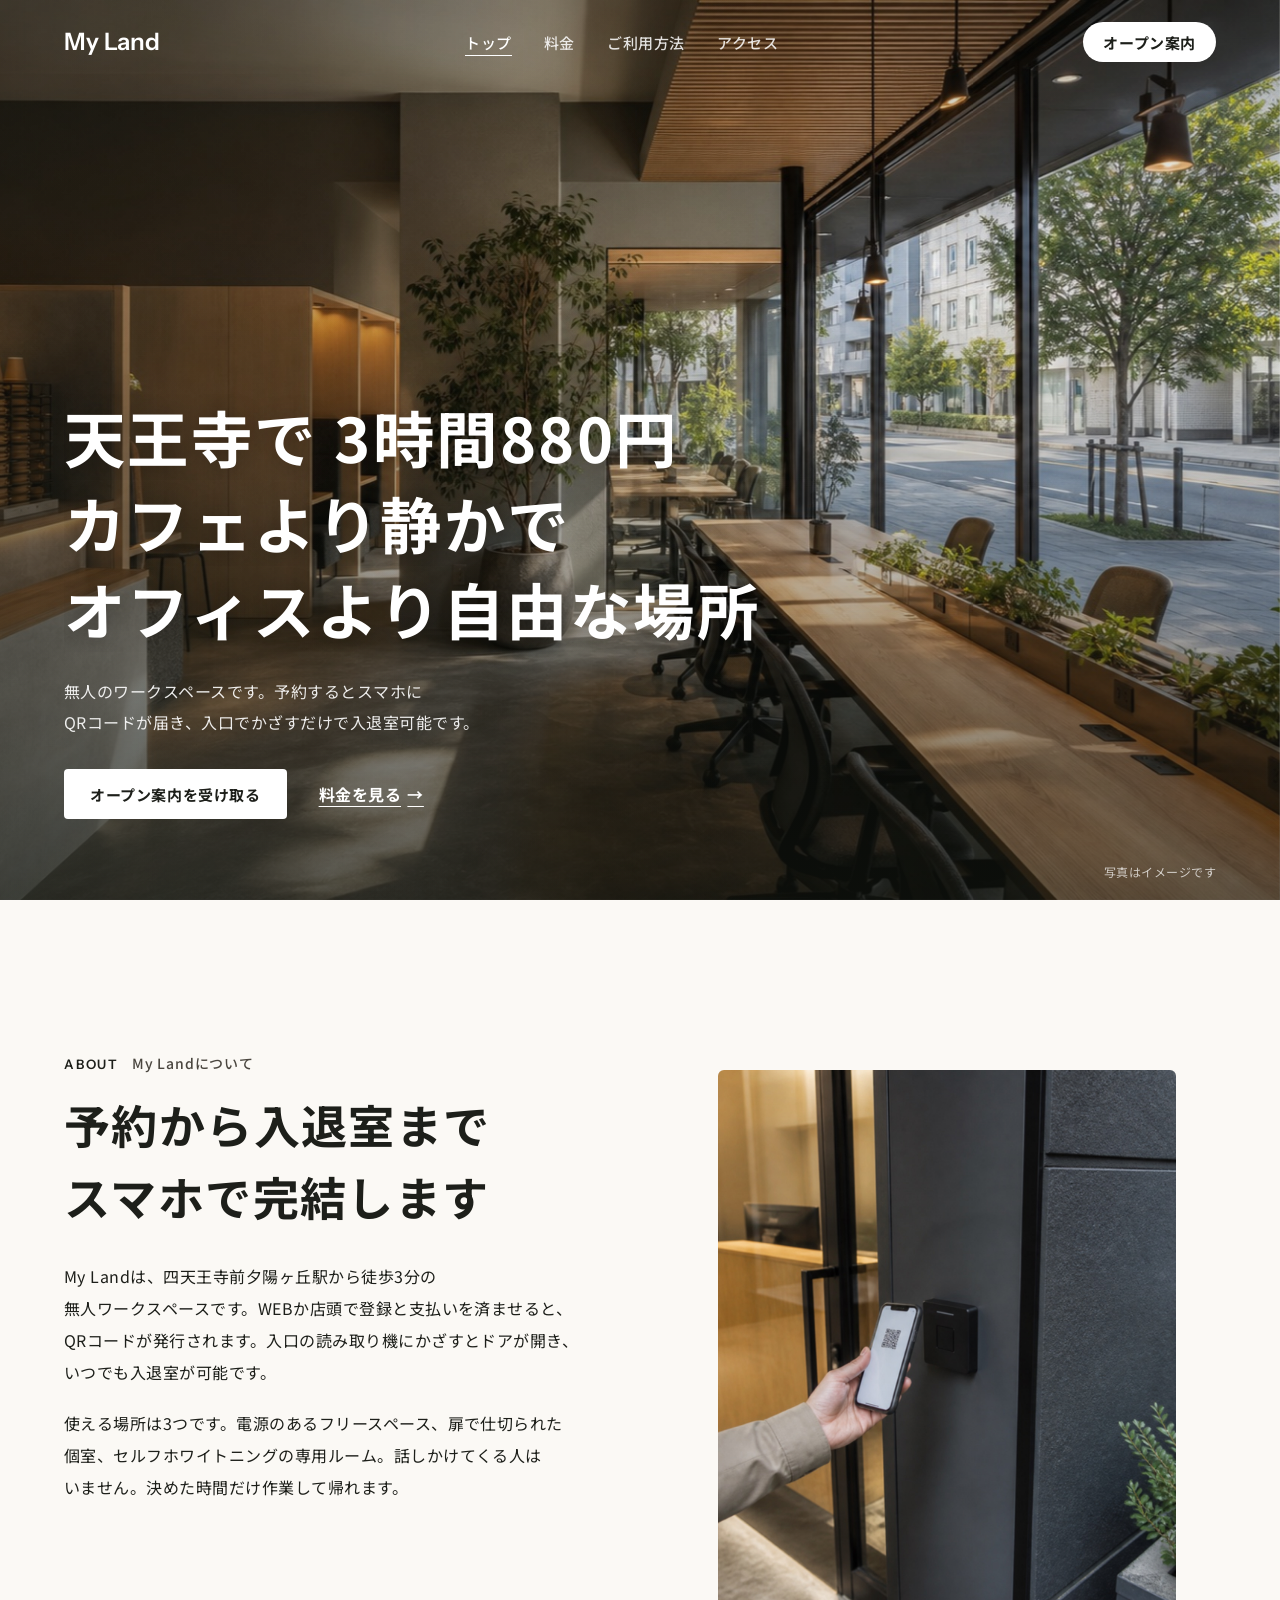
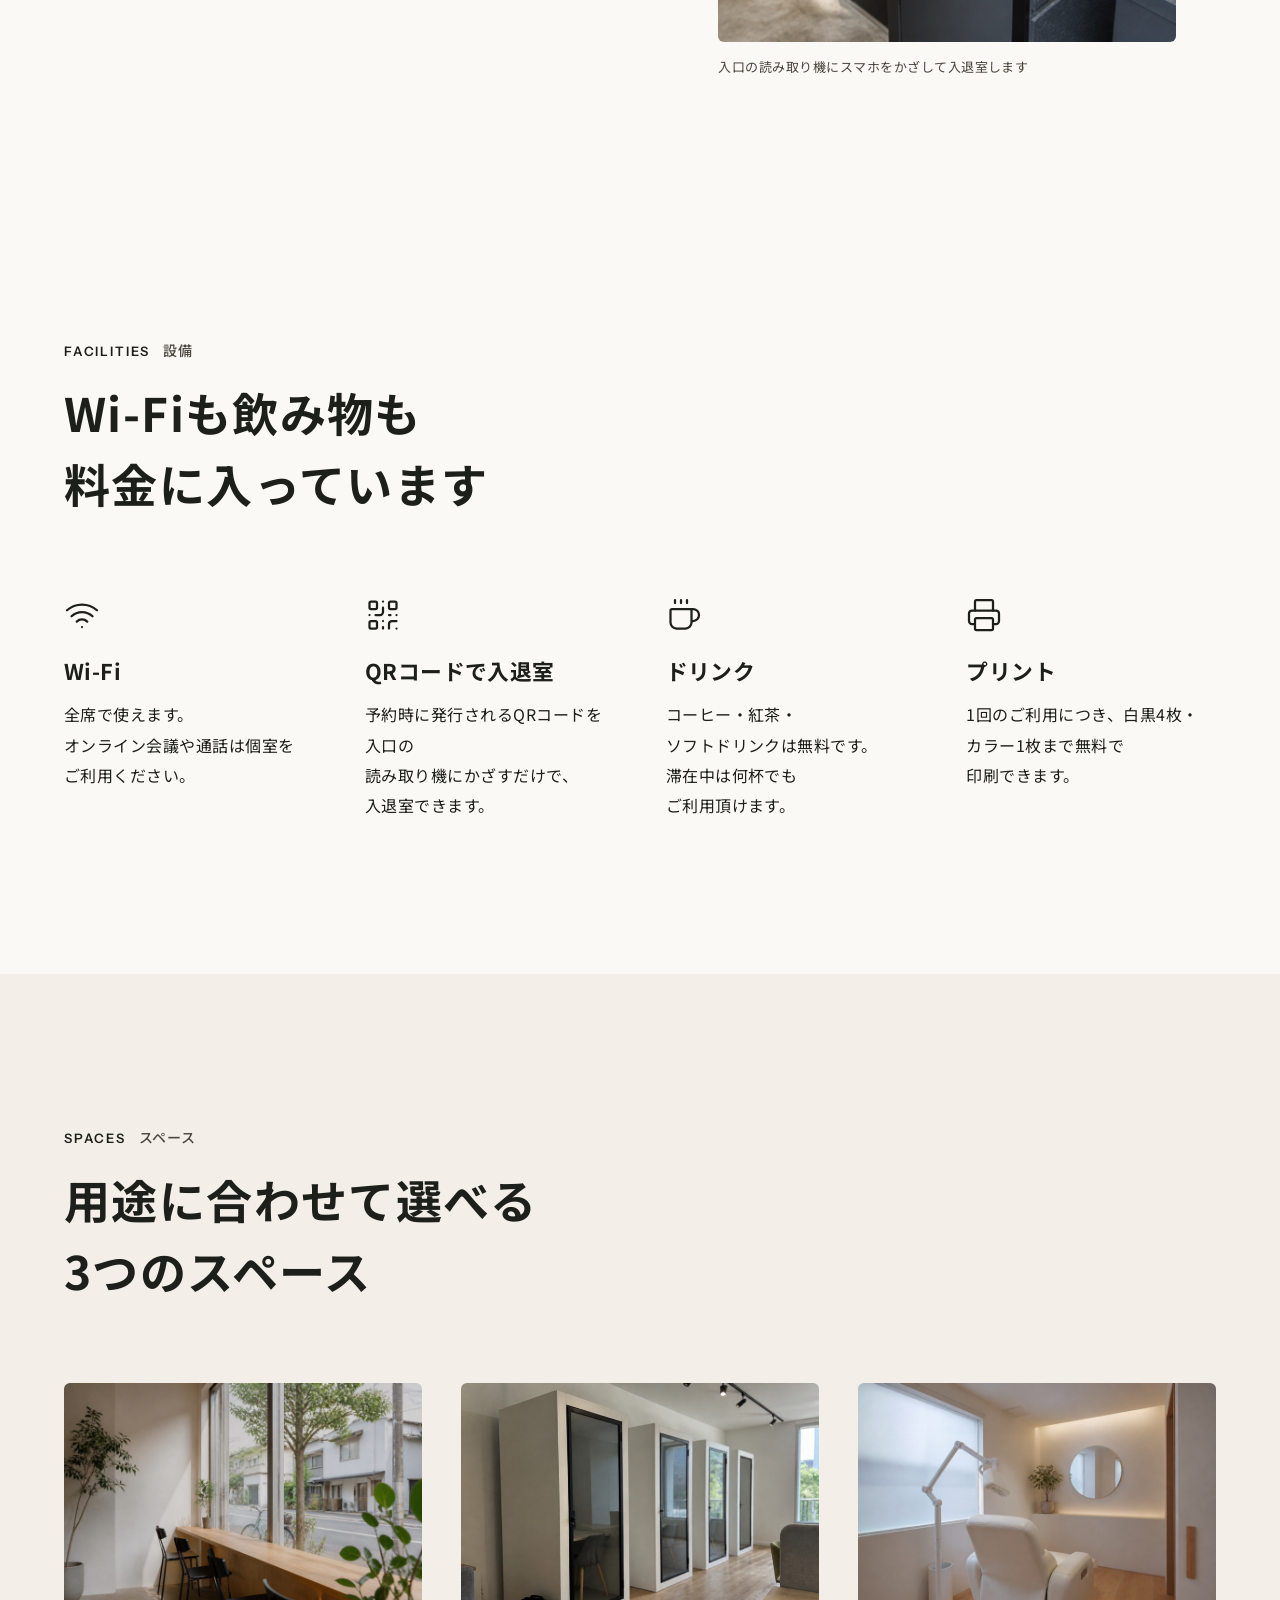
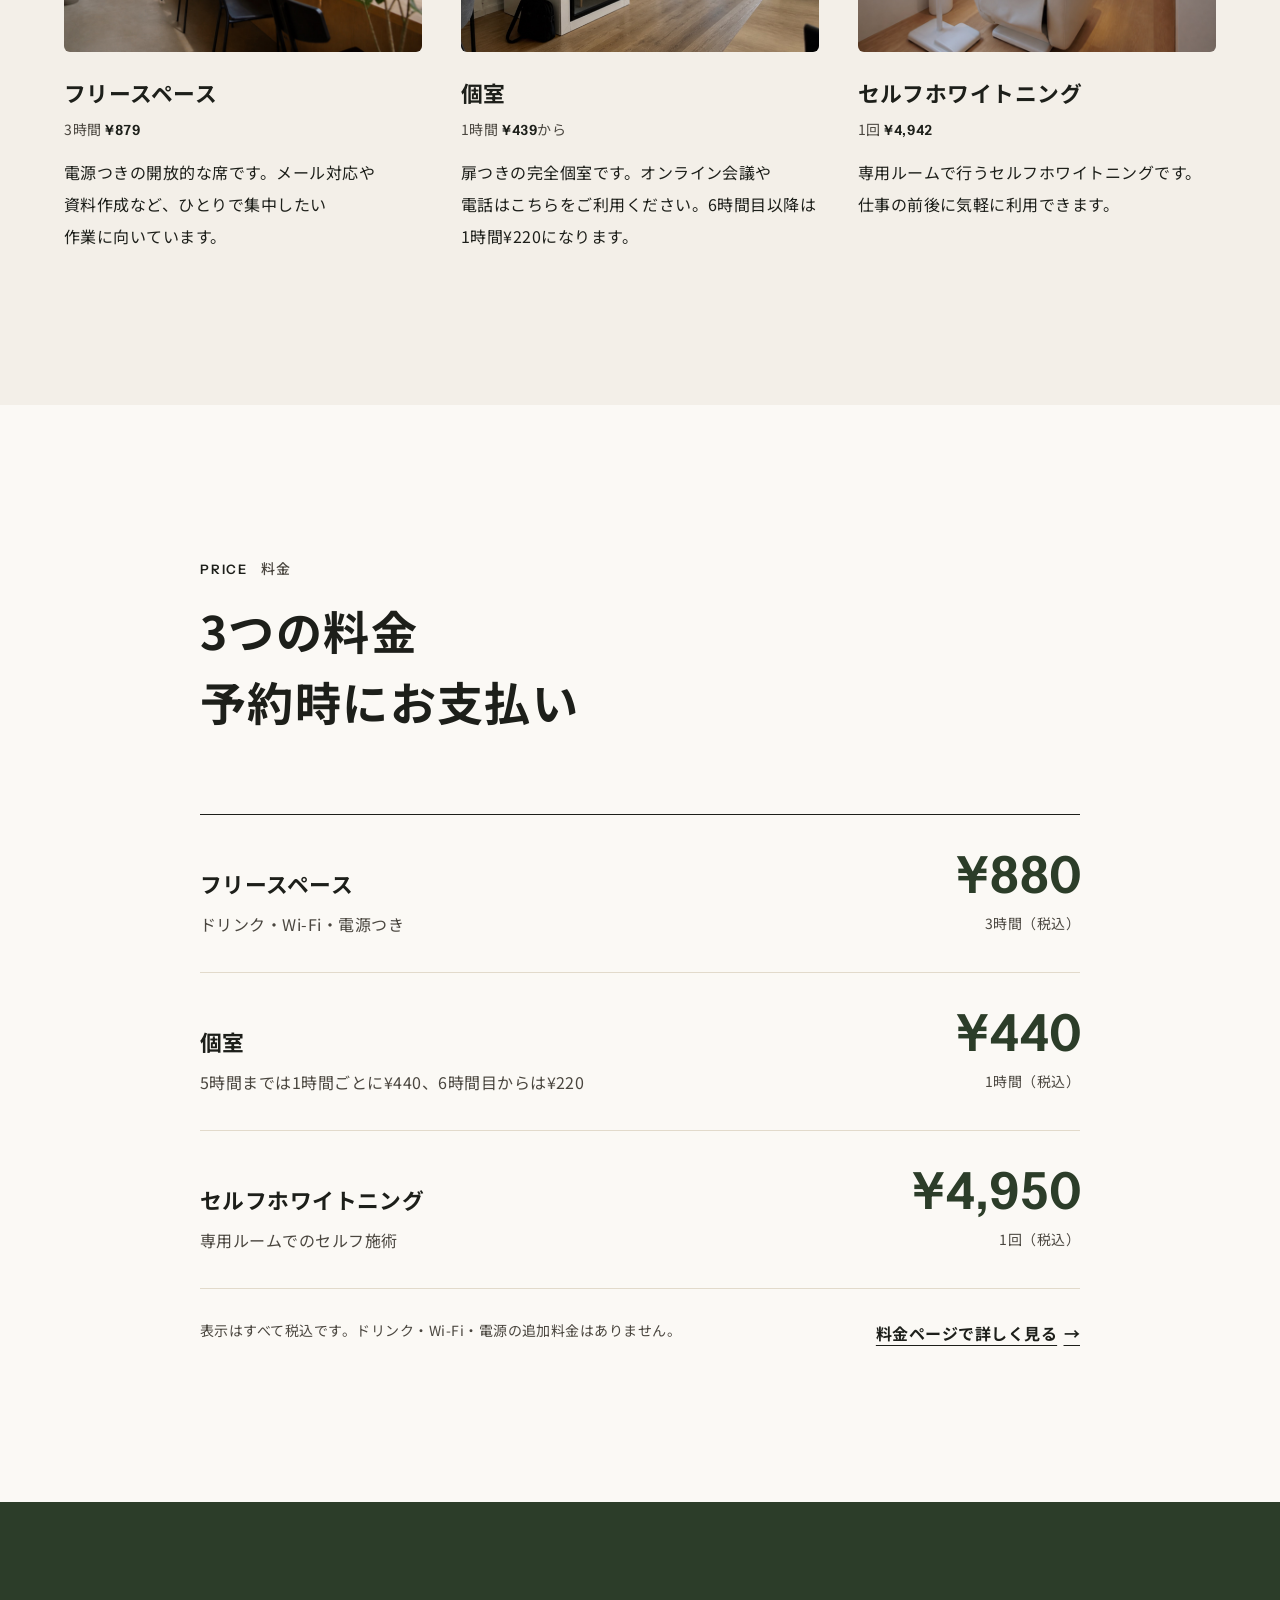
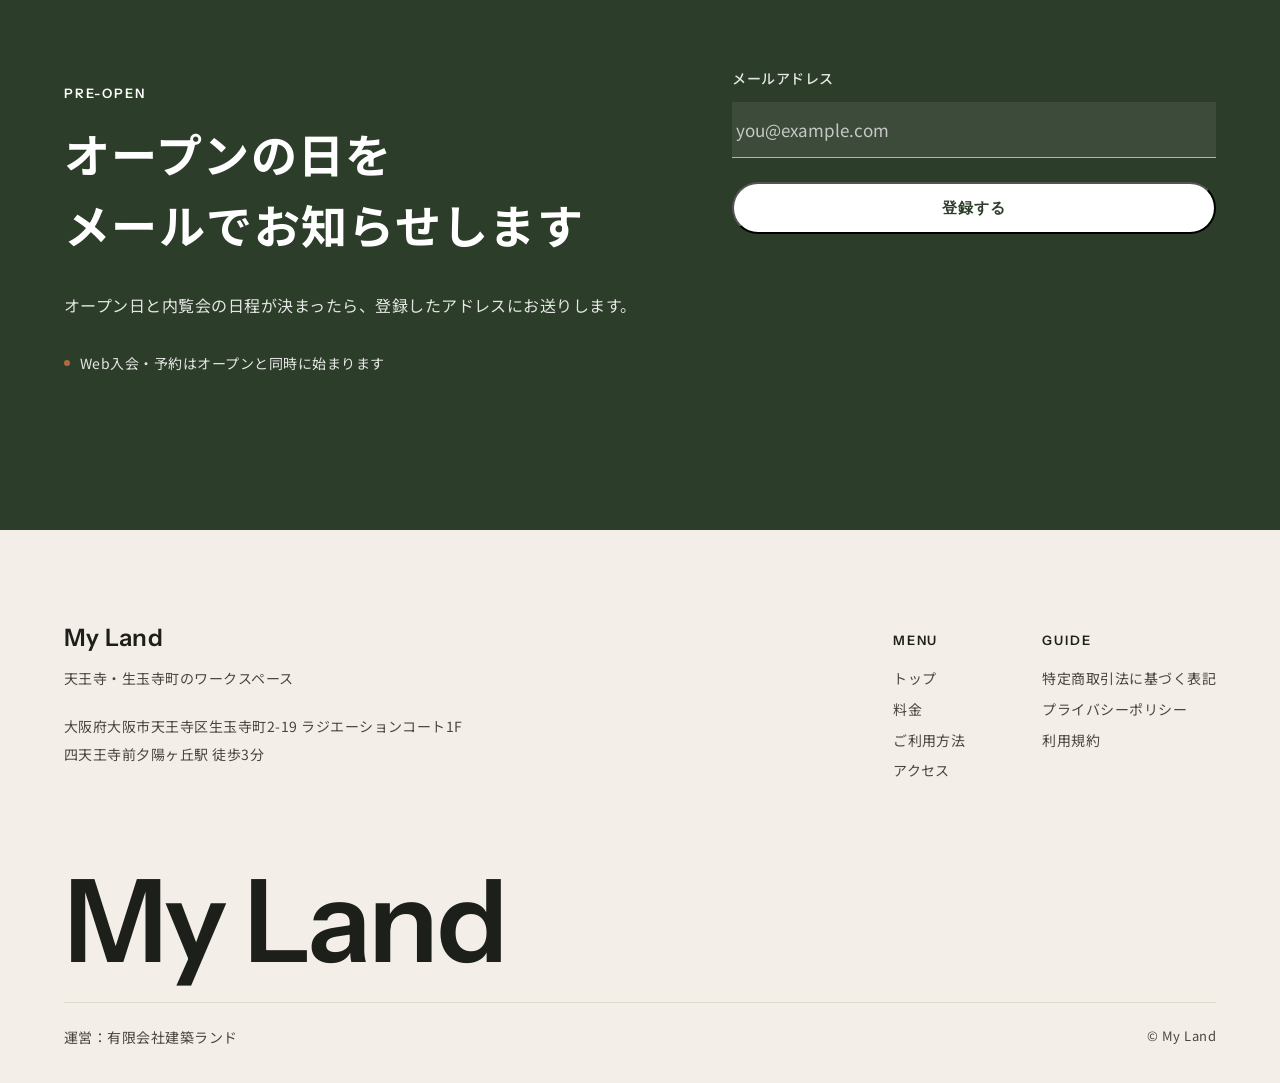
==== commit d2e863fc: "Revise space descriptions and price heading copy Co-Authored-By: Claude Fable 5.1 <noreply@anthropic" ====
--- a/index.html
+++ b/index.html
@@ -112,19 +112,19 @@
               <div class="pic"><img src="assets/space-free.jpg?v=2" alt="フリースペースの席" /></div>
               <h3>フリースペース</h3>
               <p class="fee">3時間 <b data-count="880">¥880</b></p>
-              <p>電源つきのオープン席です。メールの返信や資料づくりを片づけるのに向いています。</p>
+              <p>電源つきの開放的な席です。メール対応や資料作成など、ひとりで集中したい作業に向いています。</p>
             </article>
             <article class="space-card reveal">
               <div class="pic"><img src="assets/space-room.jpg" alt="個室" /></div>
               <h3>個室</h3>
               <p class="fee">1時間 <b data-count="440">¥440</b>から</p>
-              <p>扉で仕切られた完全個室です。オンライン会議や電話はこちらで。6時間目からは1時間¥220です。</p>
+              <p>扉つきの完全個室です。オンライン会議や電話はこちらをご利用ください。6時間目以降は1時間¥220になります。</p>
             </article>
             <article class="space-card reveal">
               <div class="pic"><img src="assets/space-whitening.jpg?v=2" alt="セルフホワイトニングの専用ルーム" /></div>
               <h3>セルフホワイトニング</h3>
               <p class="fee">1回 <b data-count="4950">¥4,950</b></p>
-              <p>専用の個室で行うセルフホワイトニングです。仕事の前後に予約して立ち寄れます。</p>
+              <p>専用ルームで行うセルフホワイトニングです。仕事の前後に気軽に利用できます。</p>
             </article>
           </div>
         </div>
@@ -133,7 +133,7 @@
       <section class="section narrow pricing">
         <div class="sec-head reveal">
           <p class="label">Price<span class="jp-sub">料金</span></p>
-          <h2>料金は3つだけ<br />予約のときに払います</h2>
+          <h2>3つの料金<br />予約時にお支払い</h2>
         </div>
         <div class="body">
           <div class="price-table">
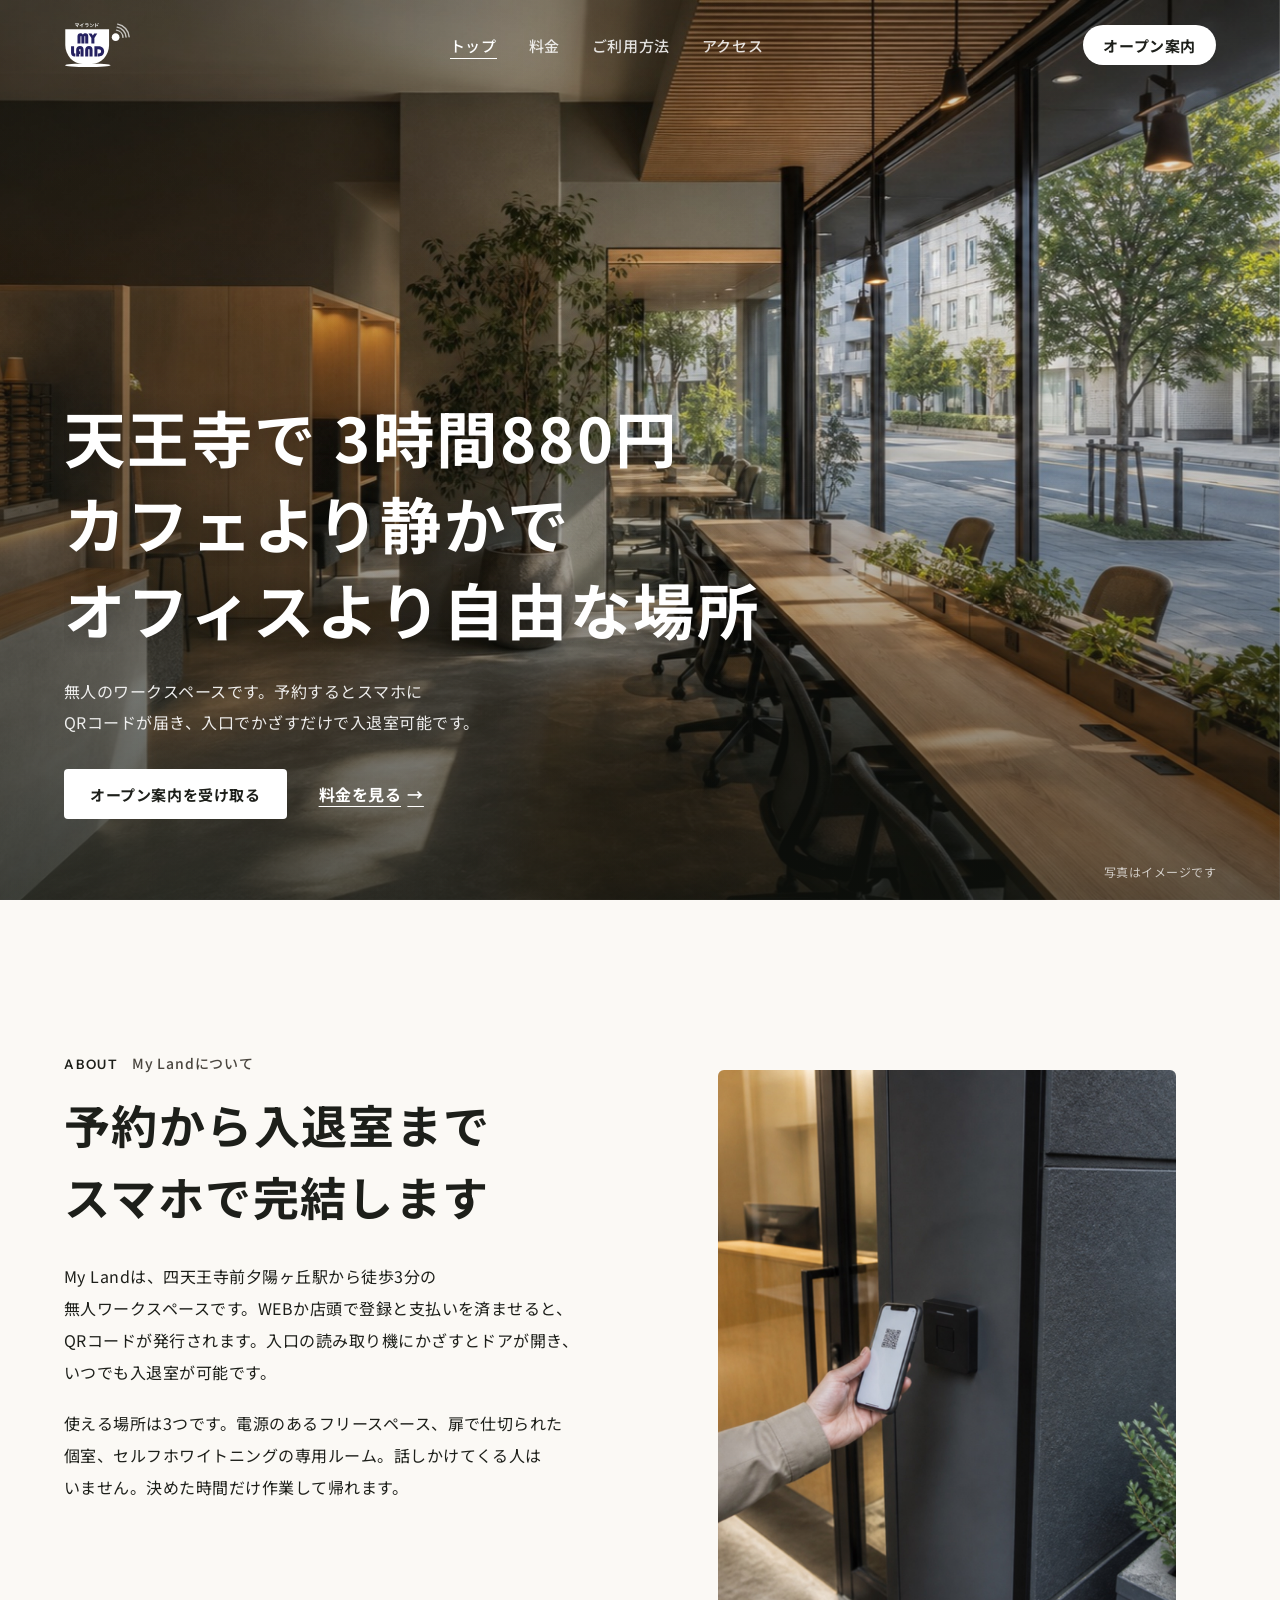
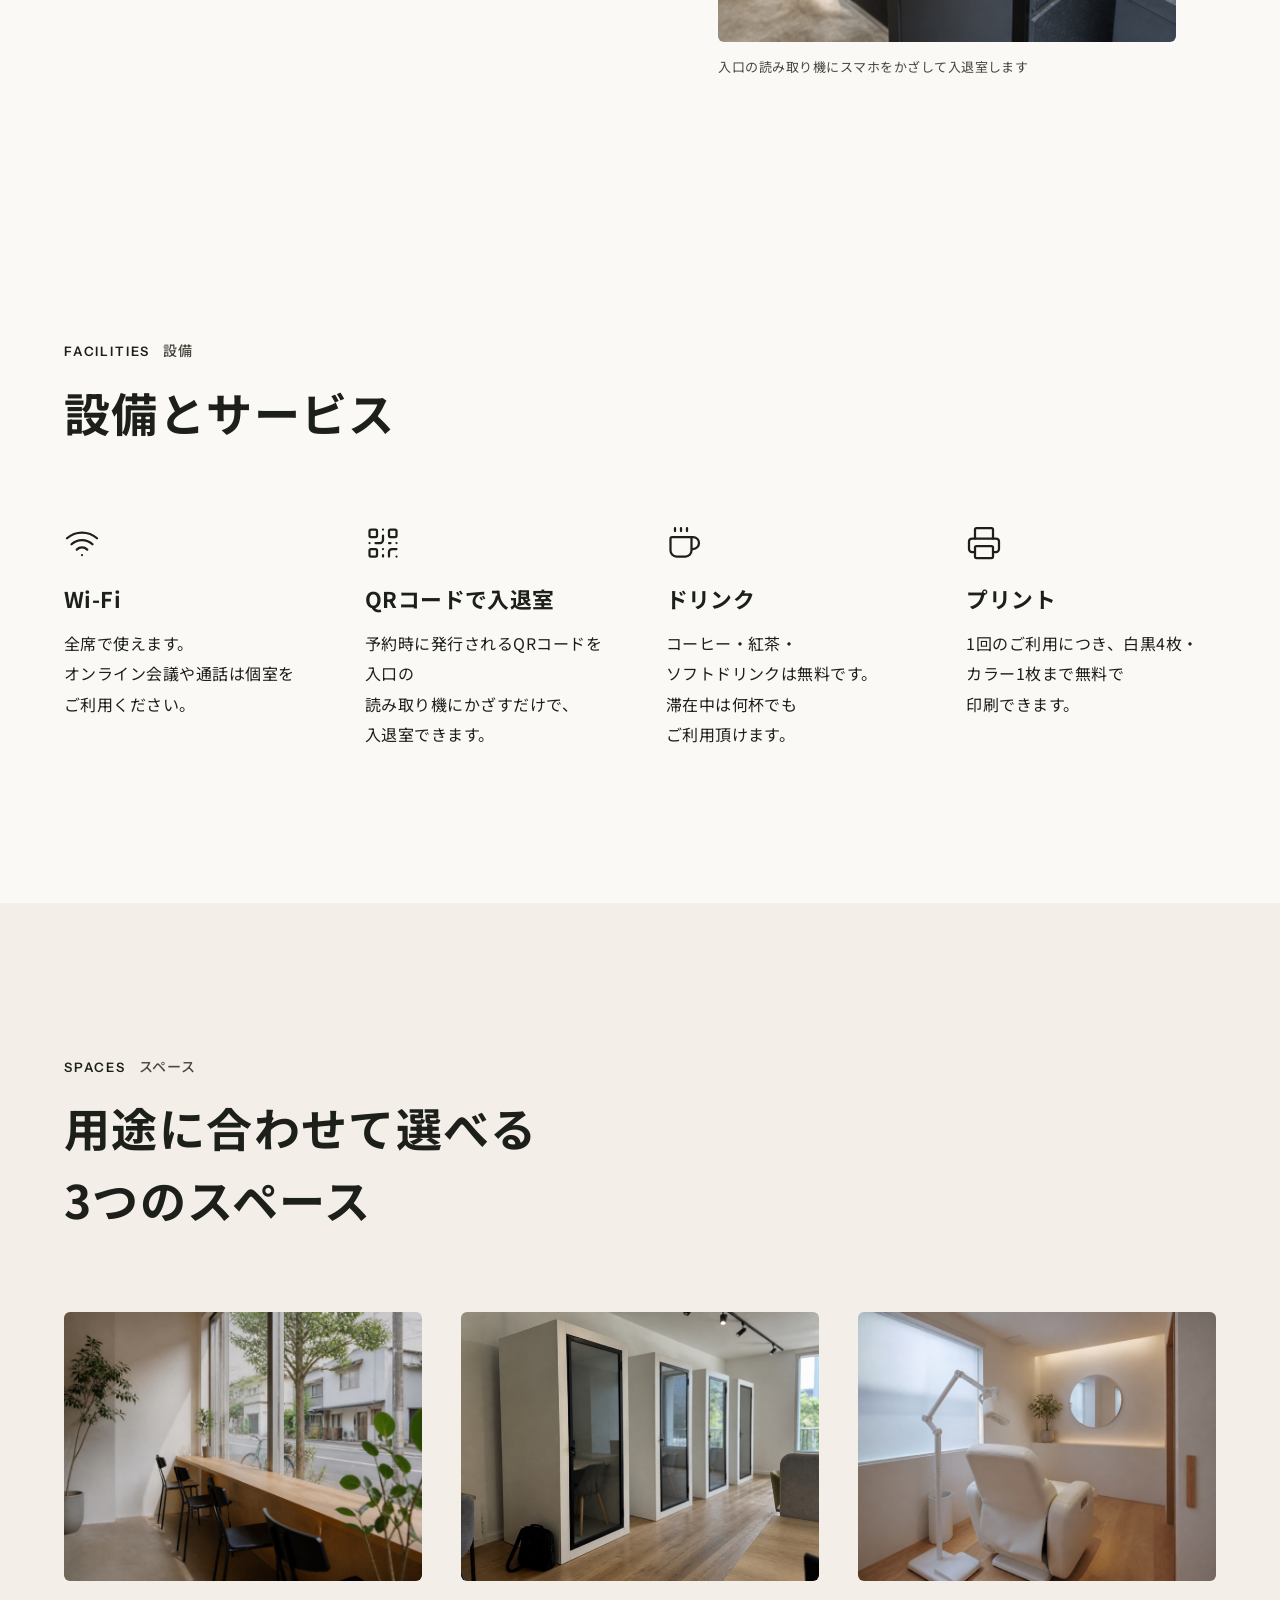
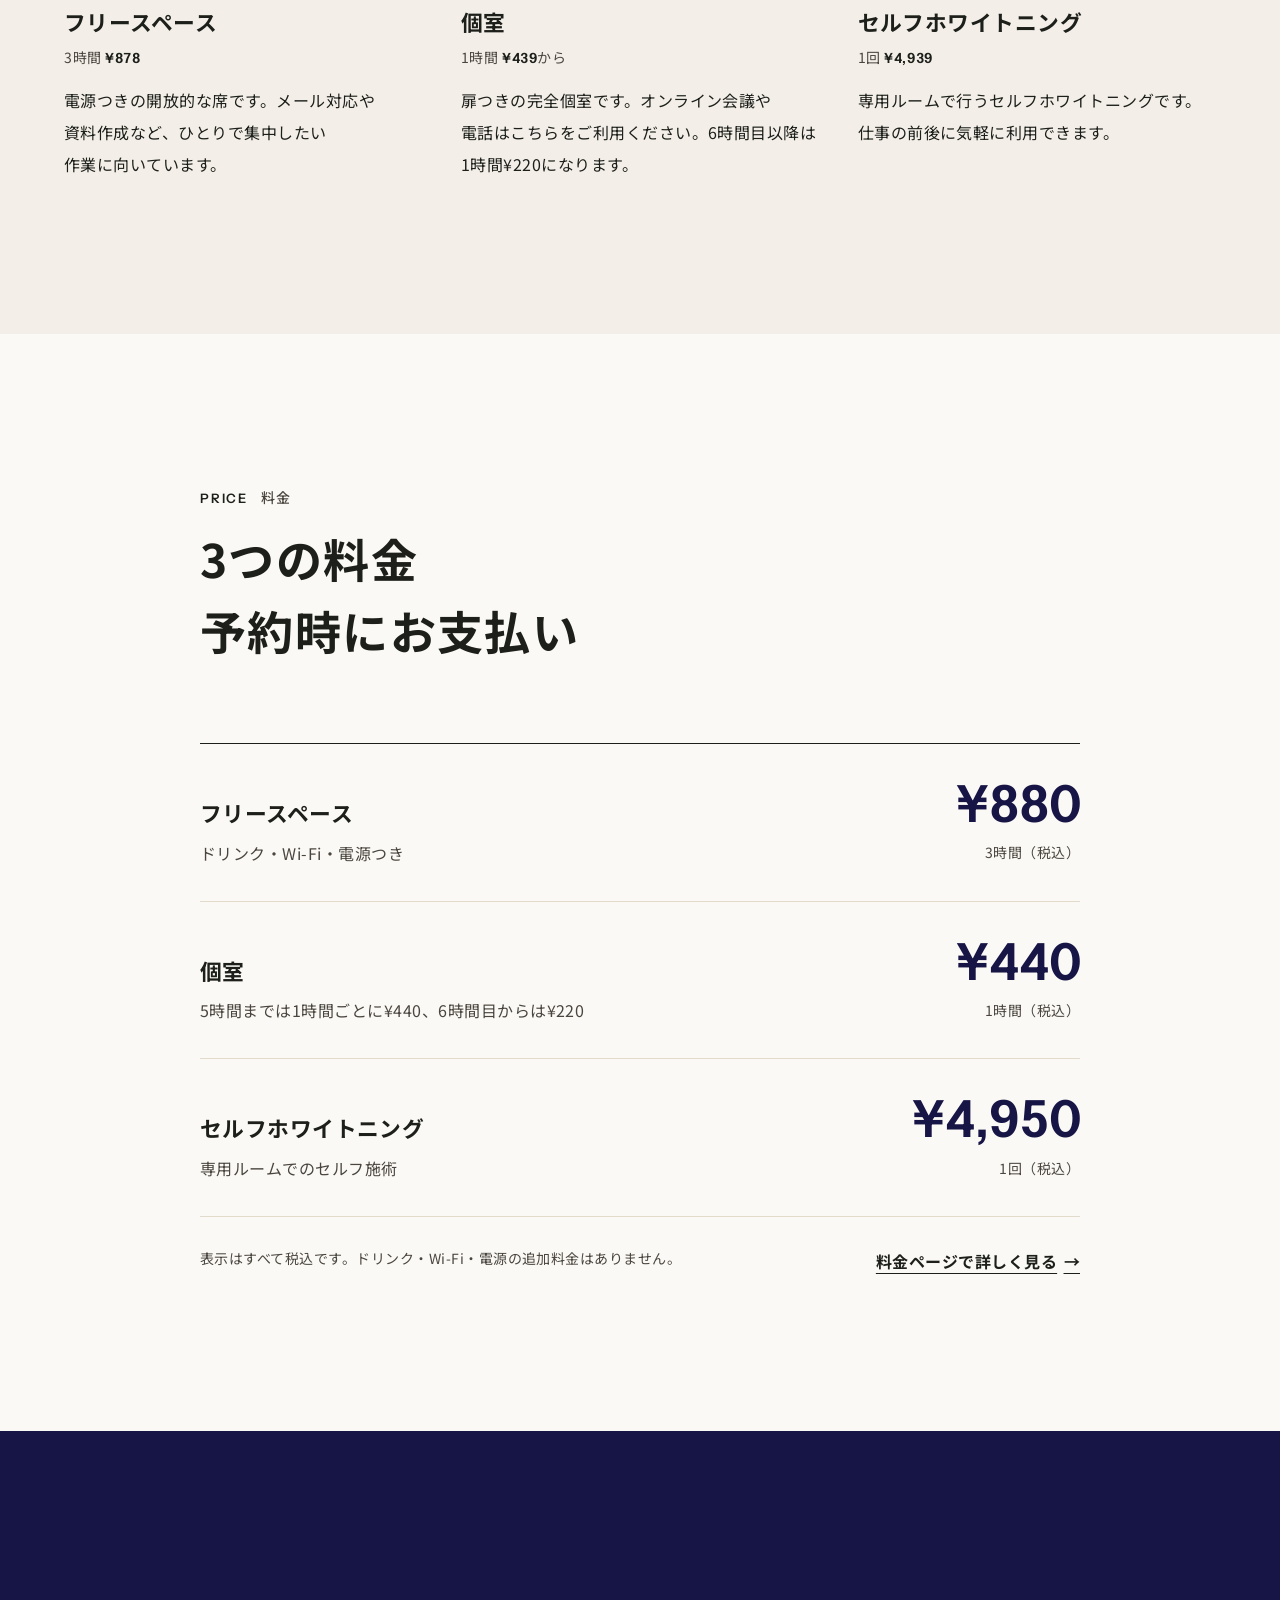
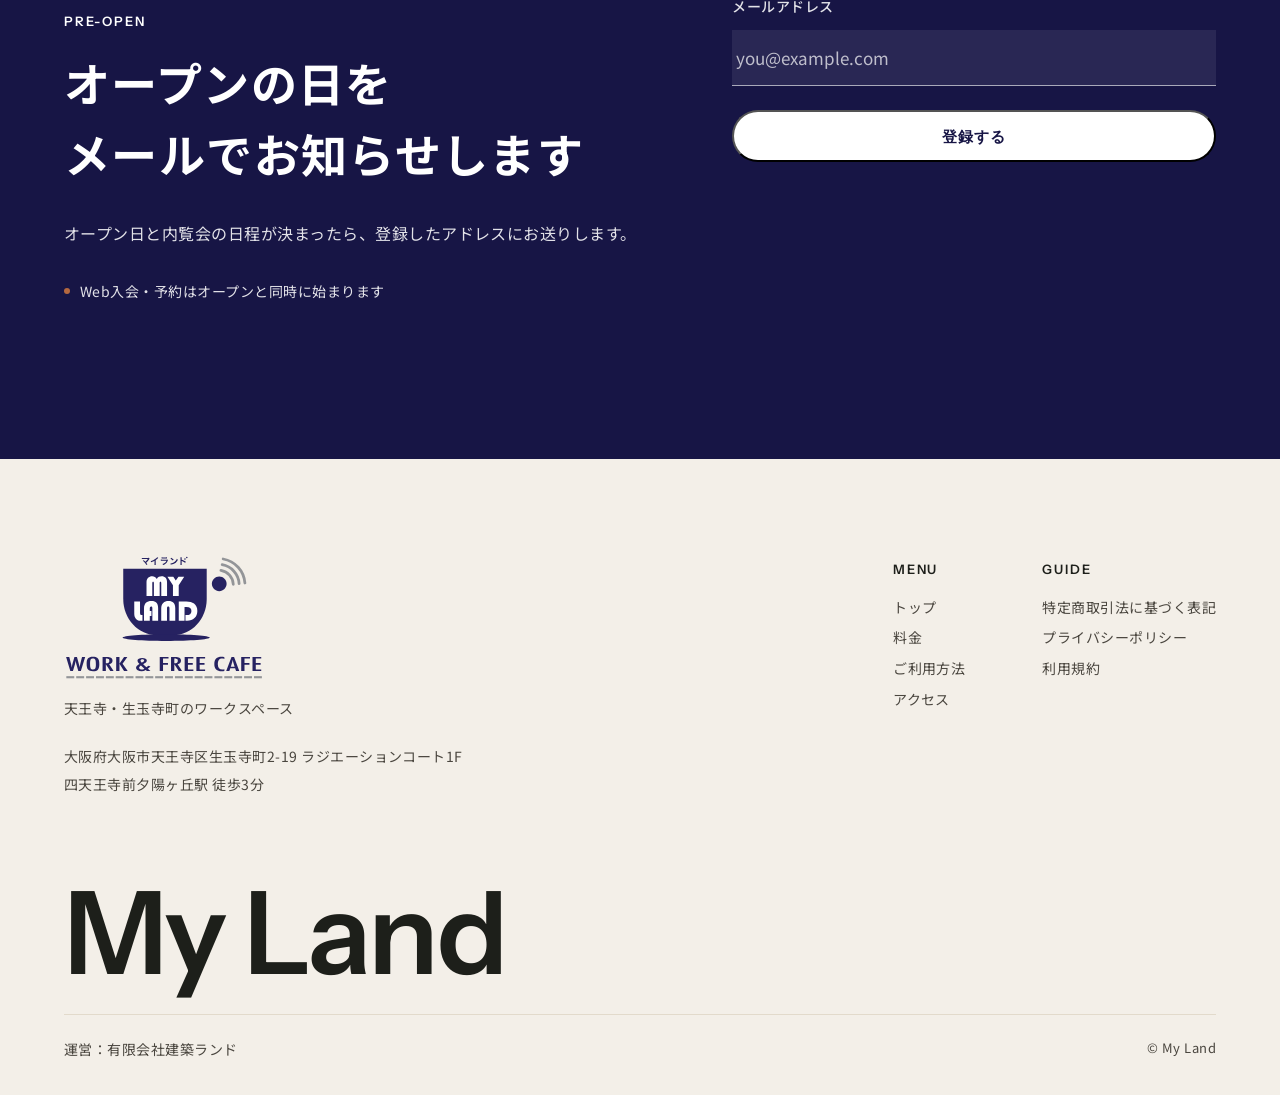
==== commit 8cd16498: "Add official My Land logo, navy palette, favicons; rename facilities heading Co-Authored-By: Claude " ====
--- a/index.html
+++ b/index.html
@@ -14,11 +14,14 @@
       href="https://fonts.googleapis.com/css2?family=Noto+Sans+JP:wght@400;500;700&family=Instrument+Sans:wght@400;500;600&display=swap"
       rel="stylesheet"
     />
-    <link rel="stylesheet" href="styles.css?v=20261106i" />
+    <link rel="stylesheet" href="styles.css?v=20261106j" />
+    <link rel="icon" href="assets/mark.svg" type="image/svg+xml" />
+    <link rel="icon" href="assets/favicon-32.png" sizes="32x32" type="image/png" />
+    <link rel="apple-touch-icon" href="assets/apple-touch-icon.png" />
   </head>
   <body>
     <header class="site-header" data-header>
-      <a class="brand" href="index.html">My Land</a>
+      <a class="brand" href="index.html" aria-label="My Land トップ"><img class="brand-dark" src="assets/mark.svg" alt="My Land" /><img class="brand-light" src="assets/mark-white.svg" alt="" aria-hidden="true" /></a>
       <nav class="nav-links" aria-label="主要ナビゲーション">
         <a href="index.html" class="is-current">トップ</a>
         <a href="price.html">料金</a>
@@ -73,7 +76,7 @@
       <section class="section tight facilities">
         <div class="sec-head reveal">
           <p class="label">Facilities<span class="jp-sub">設備</span></p>
-          <h2>Wi-Fiも飲み物も<br />料金に入っています</h2>
+          <h2>設備とサービス</h2>
         </div>
         <div class="body">
           <ul class="feature-grid">
@@ -198,7 +201,7 @@
     <footer class="site-footer">
       <div class="footer-inner">
         <div>
-          <p class="footer-brand">My Land</p>
+          <p class="footer-brand"><img src="assets/logo.svg" alt="My Land WORK &amp; FREE CAFE" /></p>
           <p class="footer-sub">天王寺・生玉寺町のワークスペース</p>
           <address class="footer-addr">
             大阪府大阪市天王寺区生玉寺町2-19 ラジエーションコート1F<br />
--- a/styles.css
+++ b/styles.css
@@ -9,8 +9,8 @@
   --sand-line: #e2dacb;
   --ink: #1d1f1a;
   --text-2: #4a463f;
-  --green: #41573d;
-  --green-deep: #2c3d29;
+  --green: #262261;
+  --green-deep: #171545;
   --clay: #b4683f;
   --white: #ffffff;
 
@@ -194,14 +194,13 @@
 .site-header.is-scrolled::after,
 .site-header.on-light::after { opacity: 1; }
 
-.brand {
-  font-family: var(--latin);
-  font-size: 24px;
-  font-weight: 600;
-  letter-spacing: 0;
-  line-height: 1;
-  white-space: nowrap;
-}
+.brand { display: block; height: 46px; line-height: 0; }
+.brand img { height: 100%; width: auto; }
+.brand .brand-dark { display: none; }
+.site-header.is-scrolled .brand .brand-dark,
+.site-header.on-light .brand .brand-dark { display: inline; }
+.site-header.is-scrolled .brand .brand-light,
+.site-header.on-light .brand .brand-light { display: none; }
 
 .nav-links {
   display: flex;
@@ -675,12 +674,8 @@
   gap: 48px;
 }
 
-.footer-brand {
-  font-family: var(--latin);
-  font-size: 24px;
-  font-weight: 600;
-  line-height: 1;
-}
+.footer-brand { line-height: 0; }
+.footer-brand img { width: 200px; height: auto; }
 
 .footer-sub {
   margin-top: 14px;
@@ -949,7 +944,8 @@
   .site-header { flex-wrap: wrap; row-gap: 10px; padding: 16px 20px; }
   .site-header.is-scrolled,
   .site-header.on-light { padding: 12px 20px; }
-  .brand { font-size: 20px; }
+  .brand { height: 38px; }
+  .footer-brand img { width: 160px; }
   .nav-links { order: 3; width: 100%; gap: 20px; }
   .nav-links a { font-size: 14px; }
   .header-cta { height: 36px; padding: 0 16px; font-size: 14px; }
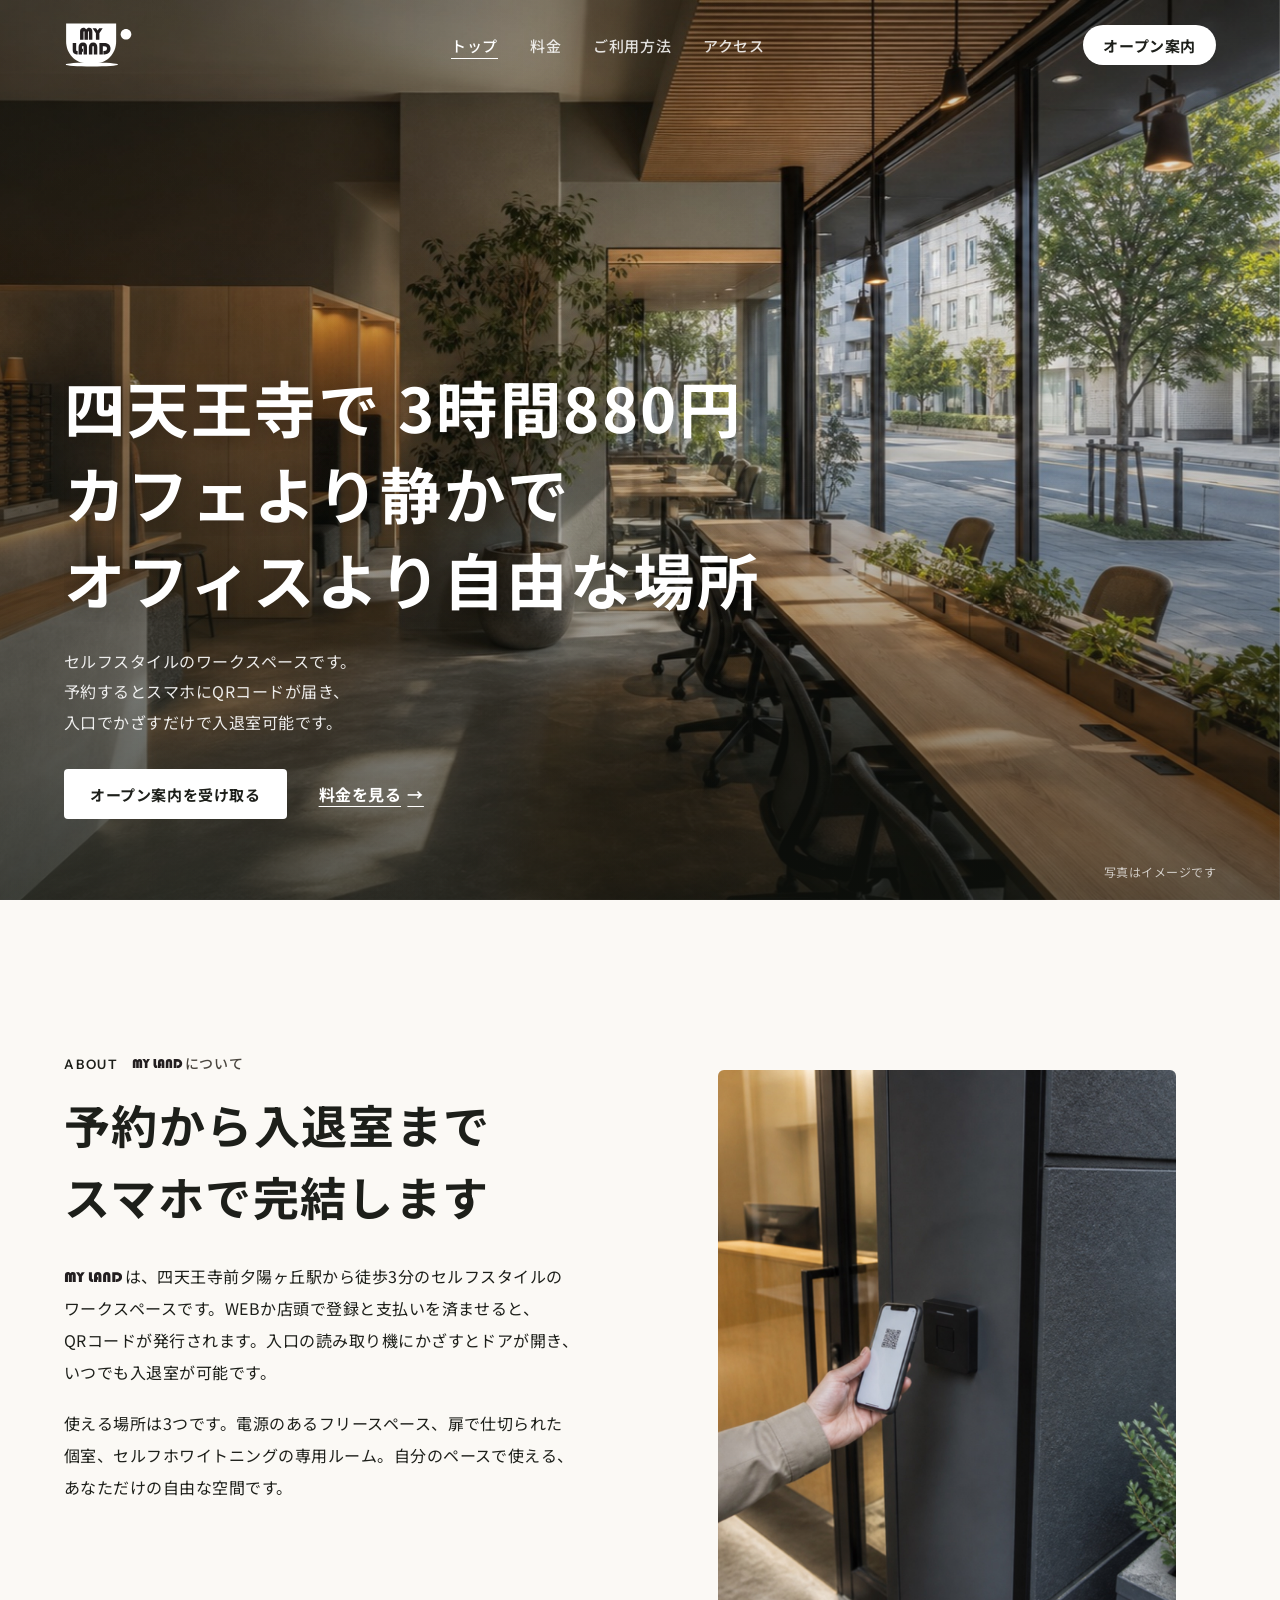
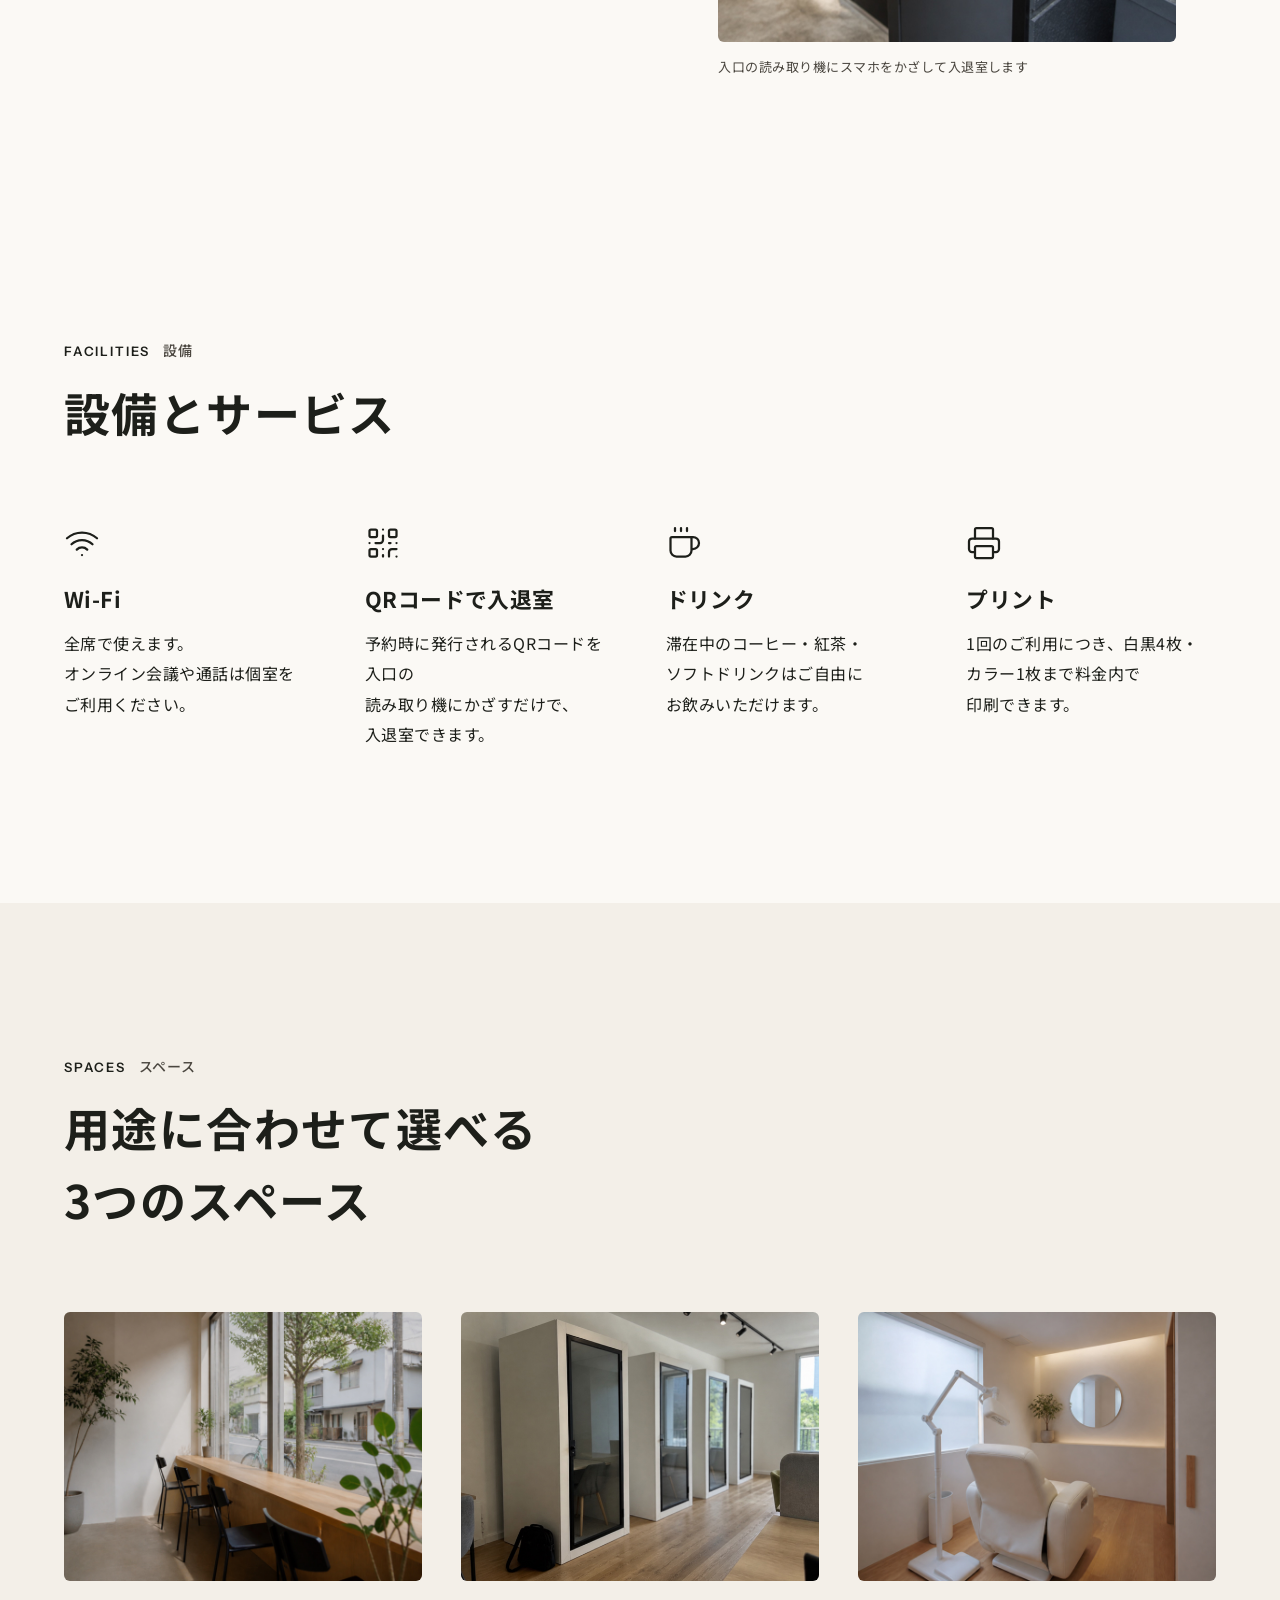
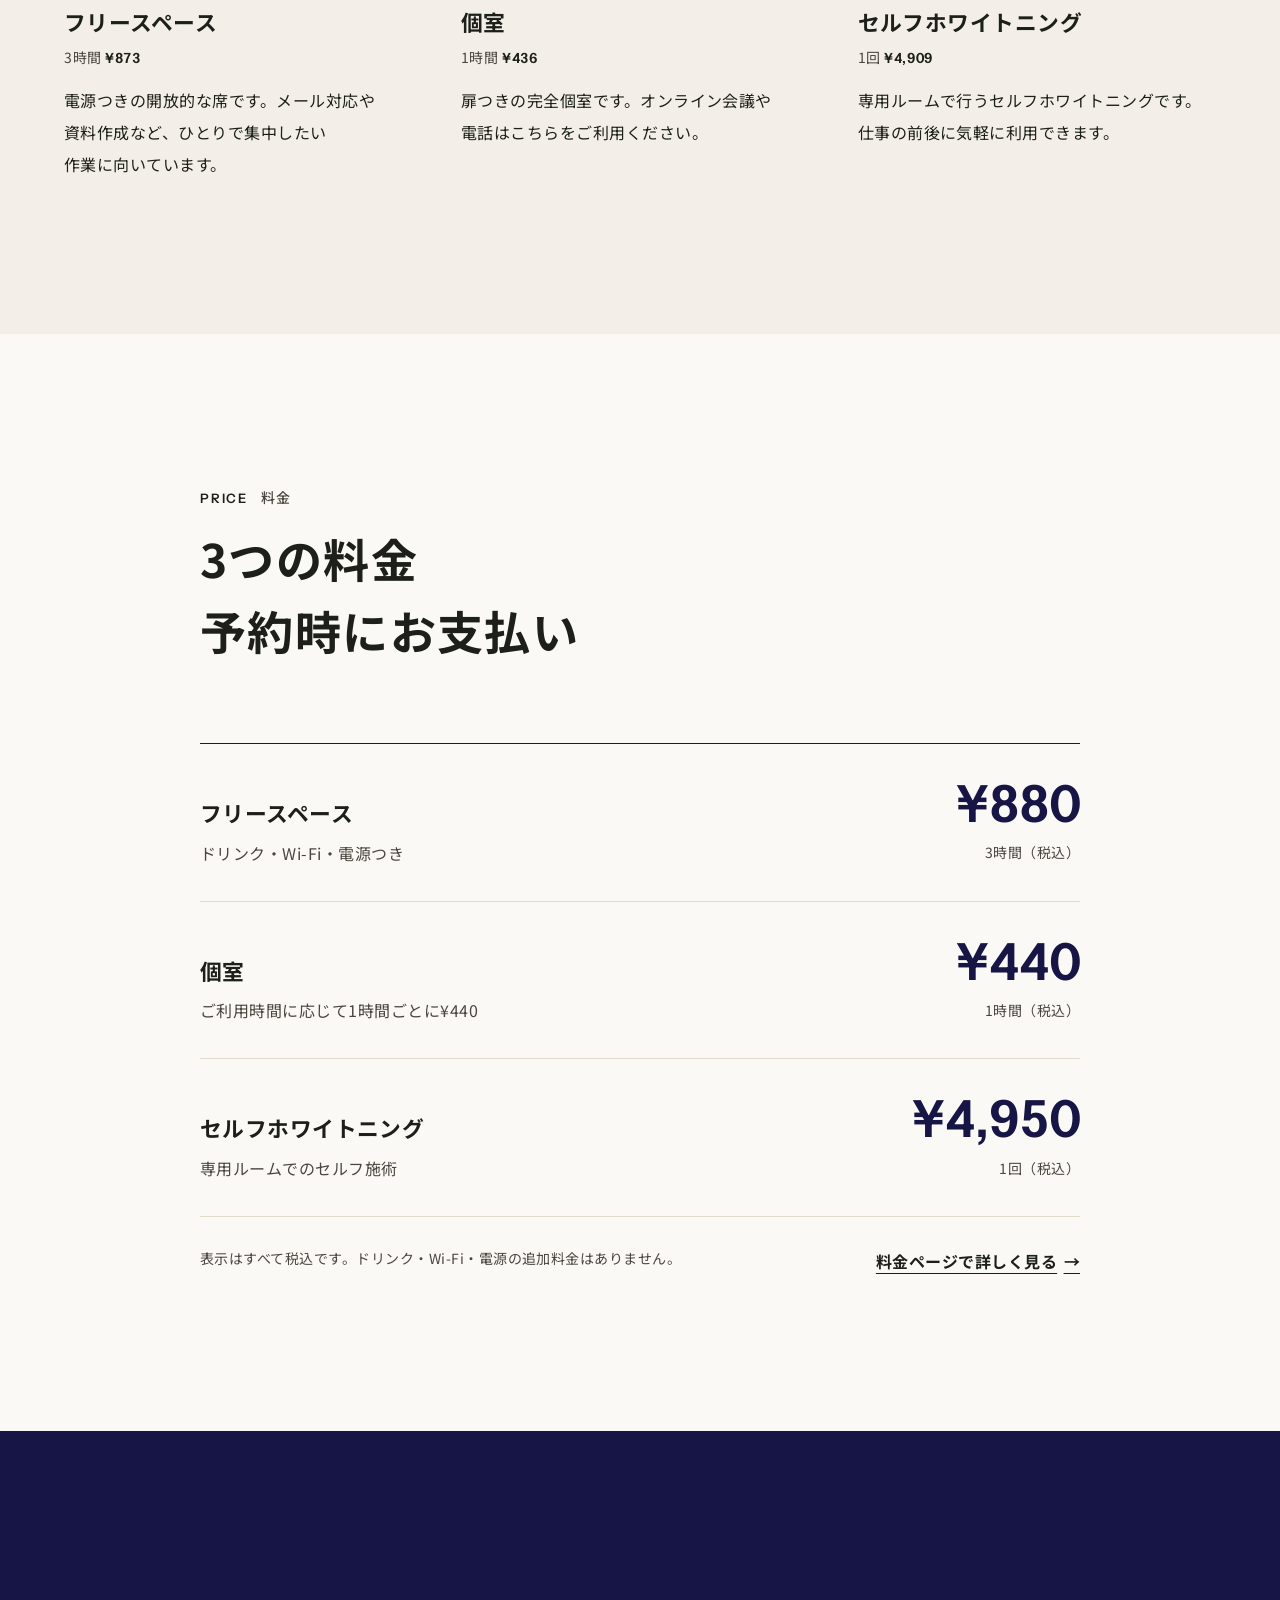
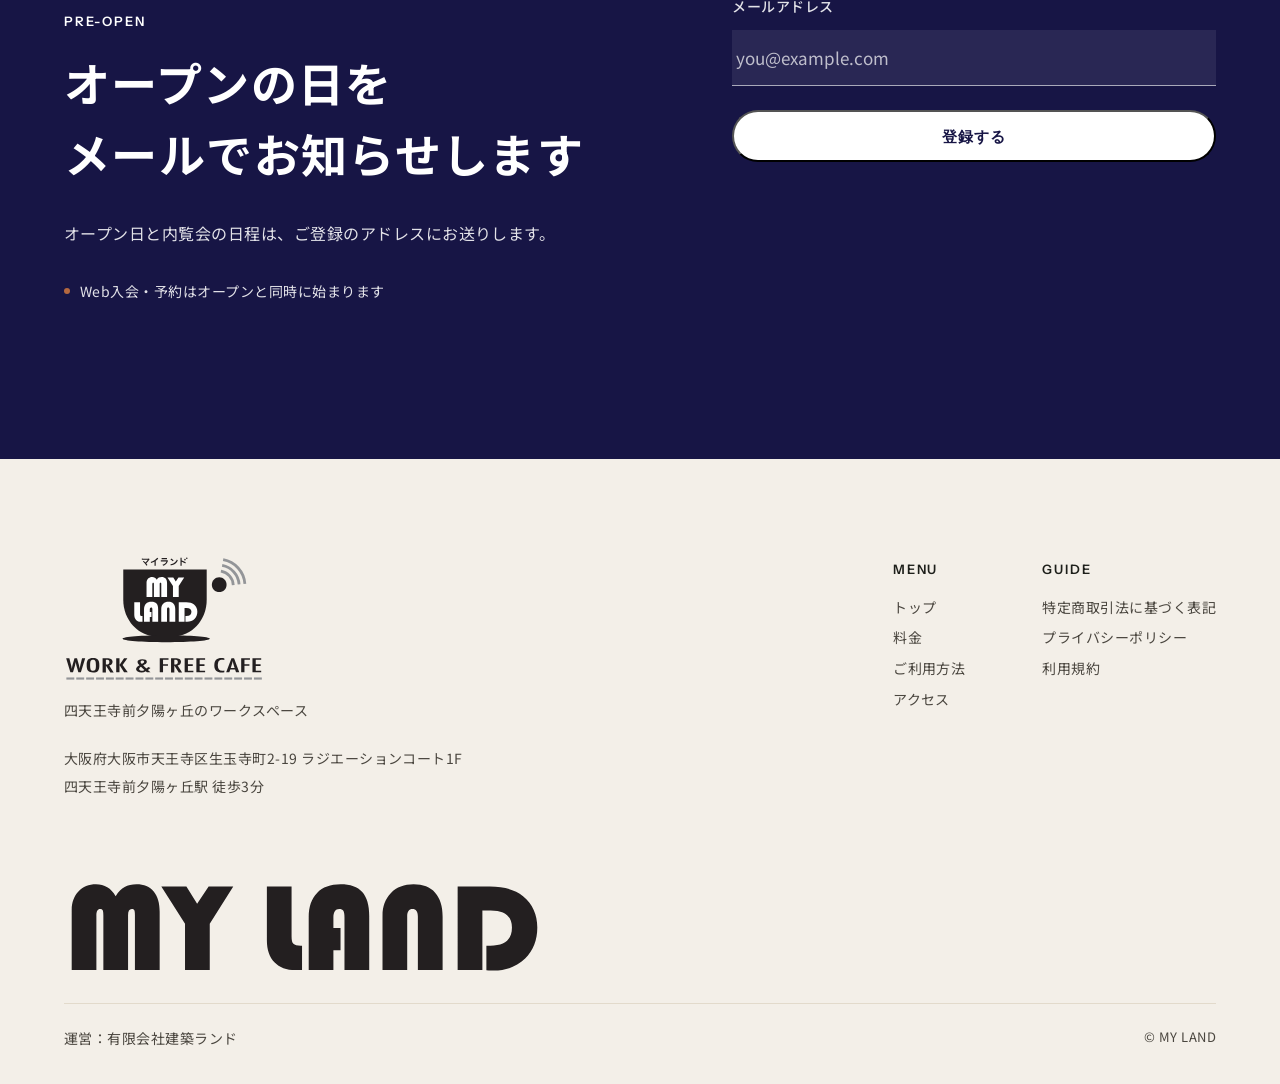
==== commit 6c7e4122: "Apply owner feedback: new MY LAND logotype, Shitennoji wording, flat room pricing, no carry-in food " ====
--- a/index.html
+++ b/index.html
@@ -5,23 +5,23 @@
     <meta name="viewport" content="width=device-width, initial-scale=1" />
     <meta
       name="description"
-      content="My Land（マイランド）は、大阪・天王寺の無人シェアワークスペース。QRコードで入退室、Wi-Fiとドリンクは無料。四天王寺前夕陽ヶ丘駅から徒歩3分。"
+      content="MY LAND（マイランド）は、大阪・四天王寺のセルフスタイルのシェアワークスペース。QRコードで入退室、Wi-Fiとドリンクつき。四天王寺前夕陽ヶ丘駅から徒歩3分。"
     />
-    <title>My Land | 天王寺の無人ワークスペース</title>
+    <title>MY LAND | 四天王寺のセルフスタイルのワークスペース</title>
     <link rel="preconnect" href="https://fonts.googleapis.com" />
     <link rel="preconnect" href="https://fonts.gstatic.com" crossorigin />
     <link
       href="https://fonts.googleapis.com/css2?family=Noto+Sans+JP:wght@400;500;700&family=Instrument+Sans:wght@400;500;600&display=swap"
       rel="stylesheet"
     />
-    <link rel="stylesheet" href="styles.css?v=20261106j" />
-    <link rel="icon" href="assets/mark.svg" type="image/svg+xml" />
-    <link rel="icon" href="assets/favicon-32.png" sizes="32x32" type="image/png" />
-    <link rel="apple-touch-icon" href="assets/apple-touch-icon.png" />
+    <link rel="stylesheet" href="styles.css?v=20261111a" />
+    <link rel="icon" href="assets/mark.svg?v=1111" type="image/svg+xml" />
+    <link rel="icon" href="assets/favicon-32.png?v=1111" sizes="32x32" type="image/png" />
+    <link rel="apple-touch-icon" href="assets/apple-touch-icon.png?v=1111" />
   </head>
   <body>
     <header class="site-header" data-header>
-      <a class="brand" href="index.html" aria-label="My Land トップ"><img class="brand-dark" src="assets/mark.svg" alt="My Land" /><img class="brand-light" src="assets/mark-white.svg" alt="" aria-hidden="true" /></a>
+      <a class="brand" href="index.html" aria-label="MY LAND トップ"><img class="brand-dark" src="assets/mark.svg?v=1111" alt="MY LAND" /><img class="brand-light" src="assets/mark-white.svg?v=1111" alt="" aria-hidden="true" /></a>
       <nav class="nav-links" aria-label="主要ナビゲーション">
         <a href="index.html" class="is-current">トップ</a>
         <a href="price.html">料金</a>
@@ -37,12 +37,12 @@
         <div class="hero-overlay"></div>
         <div class="hero-inner">
           <h1>
-            <span class="line"><span>天王寺で 3時間880円</span></span>
+            <span class="line"><span>四天王寺で 3時間880円</span></span>
             <span class="line"><span>カフェより静かで</span></span>
             <span class="line"><span>オフィスより自由な場所</span></span>
           </h1>
           <p class="hero-copy">
-            無人のワークスペースです。予約するとスマホにQRコードが届き、入口でかざすだけで入退室可能です。
+            セルフスタイルのワークスペースです。予約するとスマホにQRコードが届き、入口でかざすだけで入退室可能です。
           </p>
           <div class="hero-actions">
             <a class="button" href="#entry">オープン案内を受け取る</a>
@@ -56,14 +56,14 @@
         <div class="about-grid">
           <div class="about-copy">
             <div class="sec-head reveal">
-              <p class="label">About<span class="jp-sub">My Landについて</span></p>
+              <p class="label">About<span class="jp-sub"><img class="wordmark" src="assets/wordmark.svg?v=1111" alt="MY LAND" />について</span></p>
               <h2>予約から入退室まで<br />スマホで完結します</h2>
             </div>
             <p>
-              My Landは、四天王寺前夕陽ヶ丘駅から徒歩3分の無人ワークスペースです。WEBか店頭で登録と支払いを済ませると、QRコードが発行されます。入口の読み取り機にかざすとドアが開き、いつでも入退室が可能です。
+              <img class="wordmark" src="assets/wordmark.svg?v=1111" alt="MY LAND" />は、四天王寺前夕陽ヶ丘駅から徒歩3分のセルフスタイルのワークスペースです。WEBか店頭で登録と支払いを済ませると、QRコードが発行されます。入口の読み取り機にかざすとドアが開き、いつでも入退室が可能です。
             </p>
             <p>
-              使える場所は3つです。電源のあるフリースペース、扉で仕切られた個室、セルフホワイトニングの専用ルーム。話しかけてくる人はいません。決めた時間だけ作業して帰れます。
+              使える場所は3つです。電源のあるフリースペース、扉で仕切られた個室、セルフホワイトニングの専用ルーム。自分のペースで使える、あなただけの自由な空間です。
             </p>
           </div>
           <figure class="about-figure reveal">
@@ -93,12 +93,12 @@
             <li class="reveal">
               <svg class="icon" viewBox="0 0 24 24" fill="none" stroke="currentColor" stroke-width="1.5" stroke-linecap="round" stroke-linejoin="round" aria-hidden="true"><path d="M10 2v2"/><path d="M14 2v2"/><path d="M16 8a1 1 0 0 1 1 1v8a4 4 0 0 1-4 4H7a4 4 0 0 1-4-4V9a1 1 0 0 1 1-1h14a4 4 0 1 1 0 8h-1"/><path d="M6 2v2"/></svg>
               <h3>ドリンク</h3>
-              <p>コーヒー・紅茶・ソフトドリンクは無料です。滞在中は何杯でもご利用頂けます。</p>
+              <p>滞在中のコーヒー・紅茶・ソフトドリンクはご自由にお飲みいただけます。</p>
             </li>
             <li class="reveal">
               <svg class="icon" viewBox="0 0 24 24" fill="none" stroke="currentColor" stroke-width="1.5" stroke-linecap="round" stroke-linejoin="round" aria-hidden="true"><path d="M6 18H4a2 2 0 0 1-2-2v-5a2 2 0 0 1 2-2h16a2 2 0 0 1 2 2v5a2 2 0 0 1-2 2h-2"/><path d="M6 9V3a1 1 0 0 1 1-1h10a1 1 0 0 1 1 1v6"/><rect x="6" y="14" width="12" height="8" rx="1"/></svg>
               <h3>プリント</h3>
-              <p>1回のご利用につき、白黒4枚・カラー1枚まで無料で印刷できます。</p>
+              <p>1回のご利用につき、白黒4枚・カラー1枚まで料金内で印刷できます。</p>
             </li>
           </ul>
         </div>
@@ -120,8 +120,8 @@
             <article class="space-card reveal">
               <div class="pic"><img src="assets/space-room.jpg" alt="個室" /></div>
               <h3>個室</h3>
-              <p class="fee">1時間 <b data-count="440">¥440</b>から</p>
-              <p>扉つきの完全個室です。オンライン会議や電話はこちらをご利用ください。6時間目以降は1時間¥220になります。</p>
+              <p class="fee">1時間 <b data-count="440">¥440</b></p>
+              <p>扉つきの完全個室です。オンライン会議や電話はこちらをご利用ください。</p>
             </article>
             <article class="space-card reveal">
               <div class="pic"><img src="assets/space-whitening.jpg?v=2" alt="セルフホワイトニングの専用ルーム" /></div>
@@ -153,7 +153,7 @@
             <div class="price-row">
               <div class="price-name">
                 <h3>個室</h3>
-                <p>5時間までは1時間ごとに¥440、6時間目からは¥220</p>
+                <p>ご利用時間に応じて1時間ごとに¥440</p>
               </div>
               <div class="price-value">
                 <span class="amount">¥440</span>
@@ -183,7 +183,7 @@
           <div class="entry-copy">
             <p class="label">Pre-open</p>
             <h2>オープンの日を<br />メールでお知らせします</h2>
-            <p>オープン日と内覧会の日程が決まったら、登録したアドレスにお送りします。</p>
+            <p>オープン日と内覧会の日程は、ご登録のアドレスにお送りします。</p>
             <p class="status"><span class="status-dot" aria-hidden="true"></span>Web入会・予約はオープンと同時に始まります</p>
           </div>
           <form class="entry-form" action="https://formsubmit.co/ajax/r.nagao@b--supply.com" method="post" data-entry-form>
@@ -201,8 +201,8 @@
     <footer class="site-footer">
       <div class="footer-inner">
         <div>
-          <p class="footer-brand"><img src="assets/logo.svg" alt="My Land WORK &amp; FREE CAFE" /></p>
-          <p class="footer-sub">天王寺・生玉寺町のワークスペース</p>
+          <p class="footer-brand"><img src="assets/logo.svg?v=1111" alt="MY LAND WORK &amp; FREE CAFE" /></p>
+          <p class="footer-sub">四天王寺前夕陽ヶ丘のワークスペース</p>
           <address class="footer-addr">
             大阪府大阪市天王寺区生玉寺町2-19 ラジエーションコート1F<br />
             四天王寺前夕陽ヶ丘駅 徒歩3分
@@ -224,10 +224,10 @@
           </ul>
         </nav>
       </div>
-      <p class="footer-word" aria-hidden="true">My Land</p>
+      <p class="footer-word" aria-hidden="true"><img src="assets/wordmark.svg?v=1111" alt="" /></p>
       <div class="footer-bottom">
         <span>運営：有限会社建築ランド</span>
-        <span class="copy">© My Land</span>
+        <span class="copy">© MY LAND</span>
       </div>
     </footer>
 
--- a/styles.css
+++ b/styles.css
@@ -717,13 +717,11 @@
 .footer-word {
   max-width: var(--container);
   margin: clamp(48px, 6vw, 80px) auto 0;
-  font-family: var(--latin);
-  font-size: clamp(48px, 9vw, 120px);
-  font-weight: 600;
-  line-height: 1;
-  letter-spacing: -0.02em;
-  color: var(--ink);
-}
+  line-height: 0;
+}
+.footer-word img { height: clamp(40px, 8vw, 104px); width: auto; }
+
+img.wordmark { display: inline; height: 0.78em; width: auto; vertical-align: -0.02em; margin-right: 0.12em; }
 
 .footer-bottom {
   max-width: var(--container);
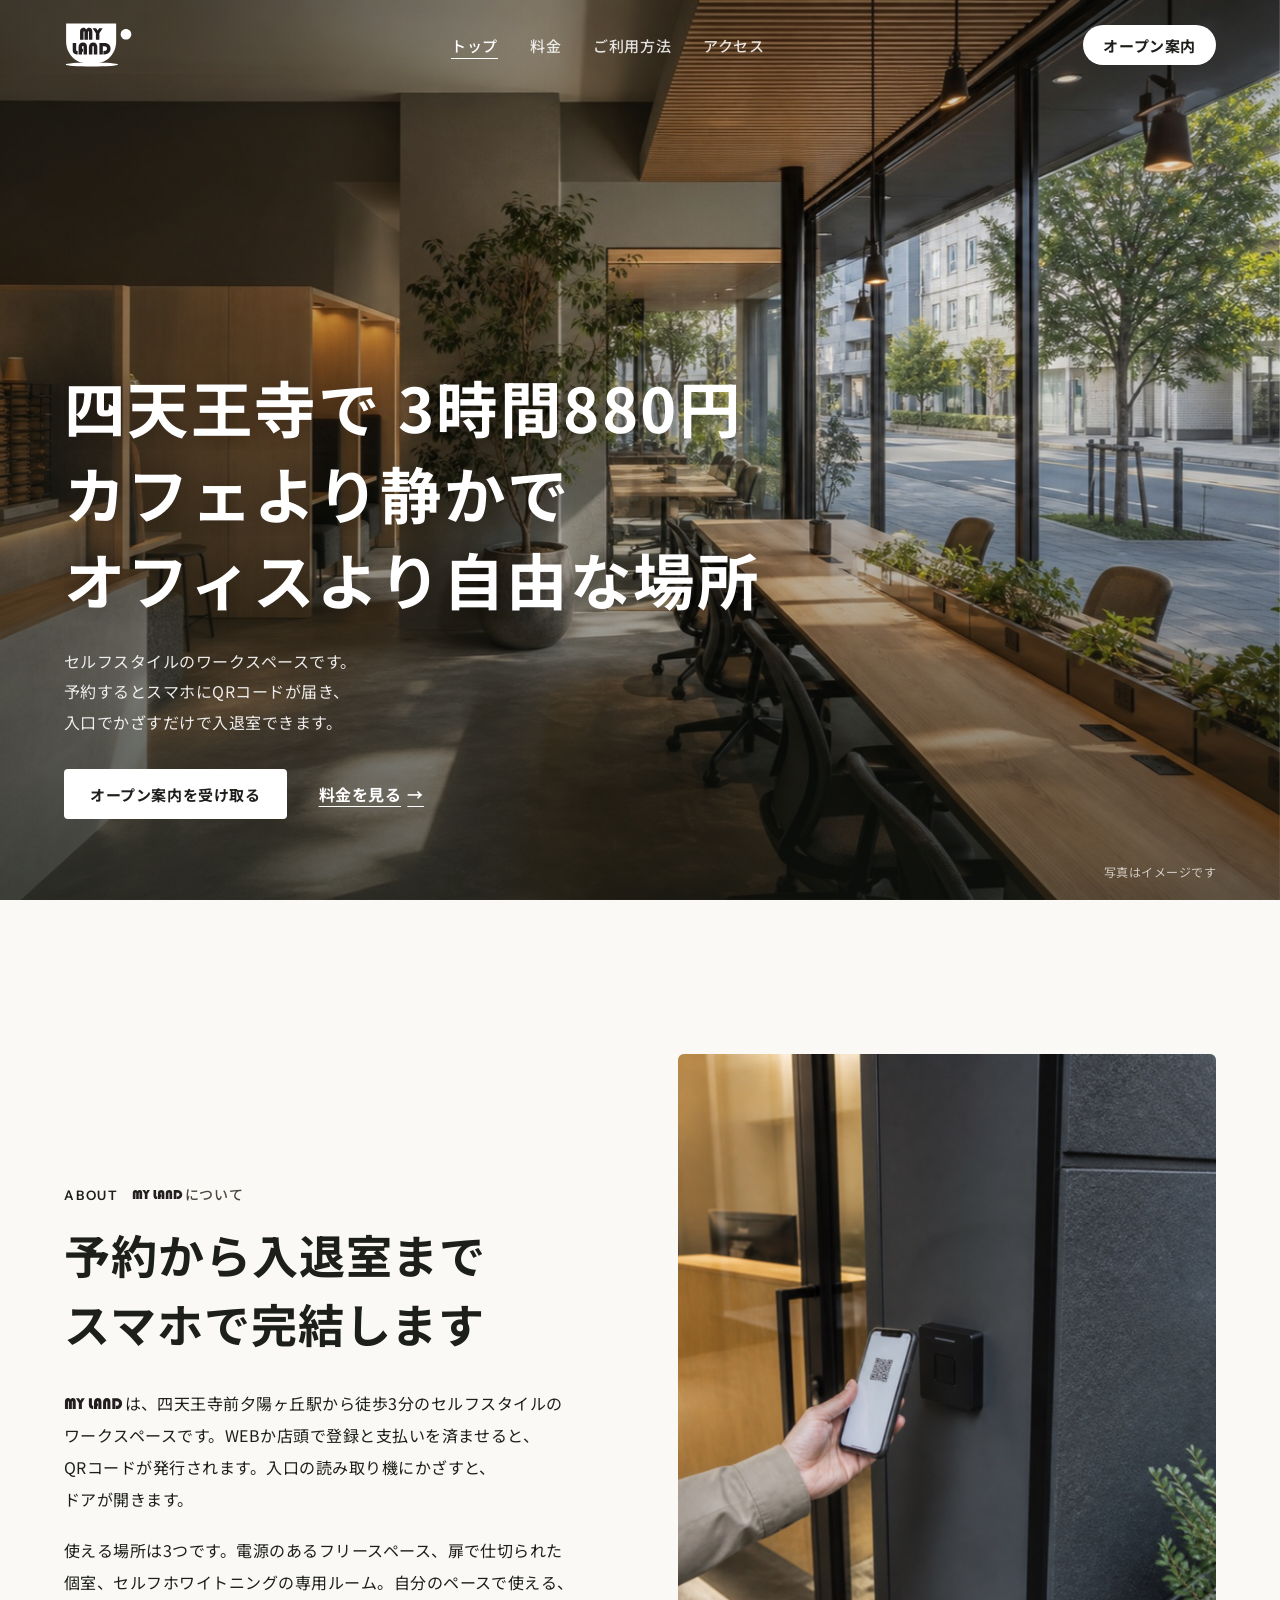
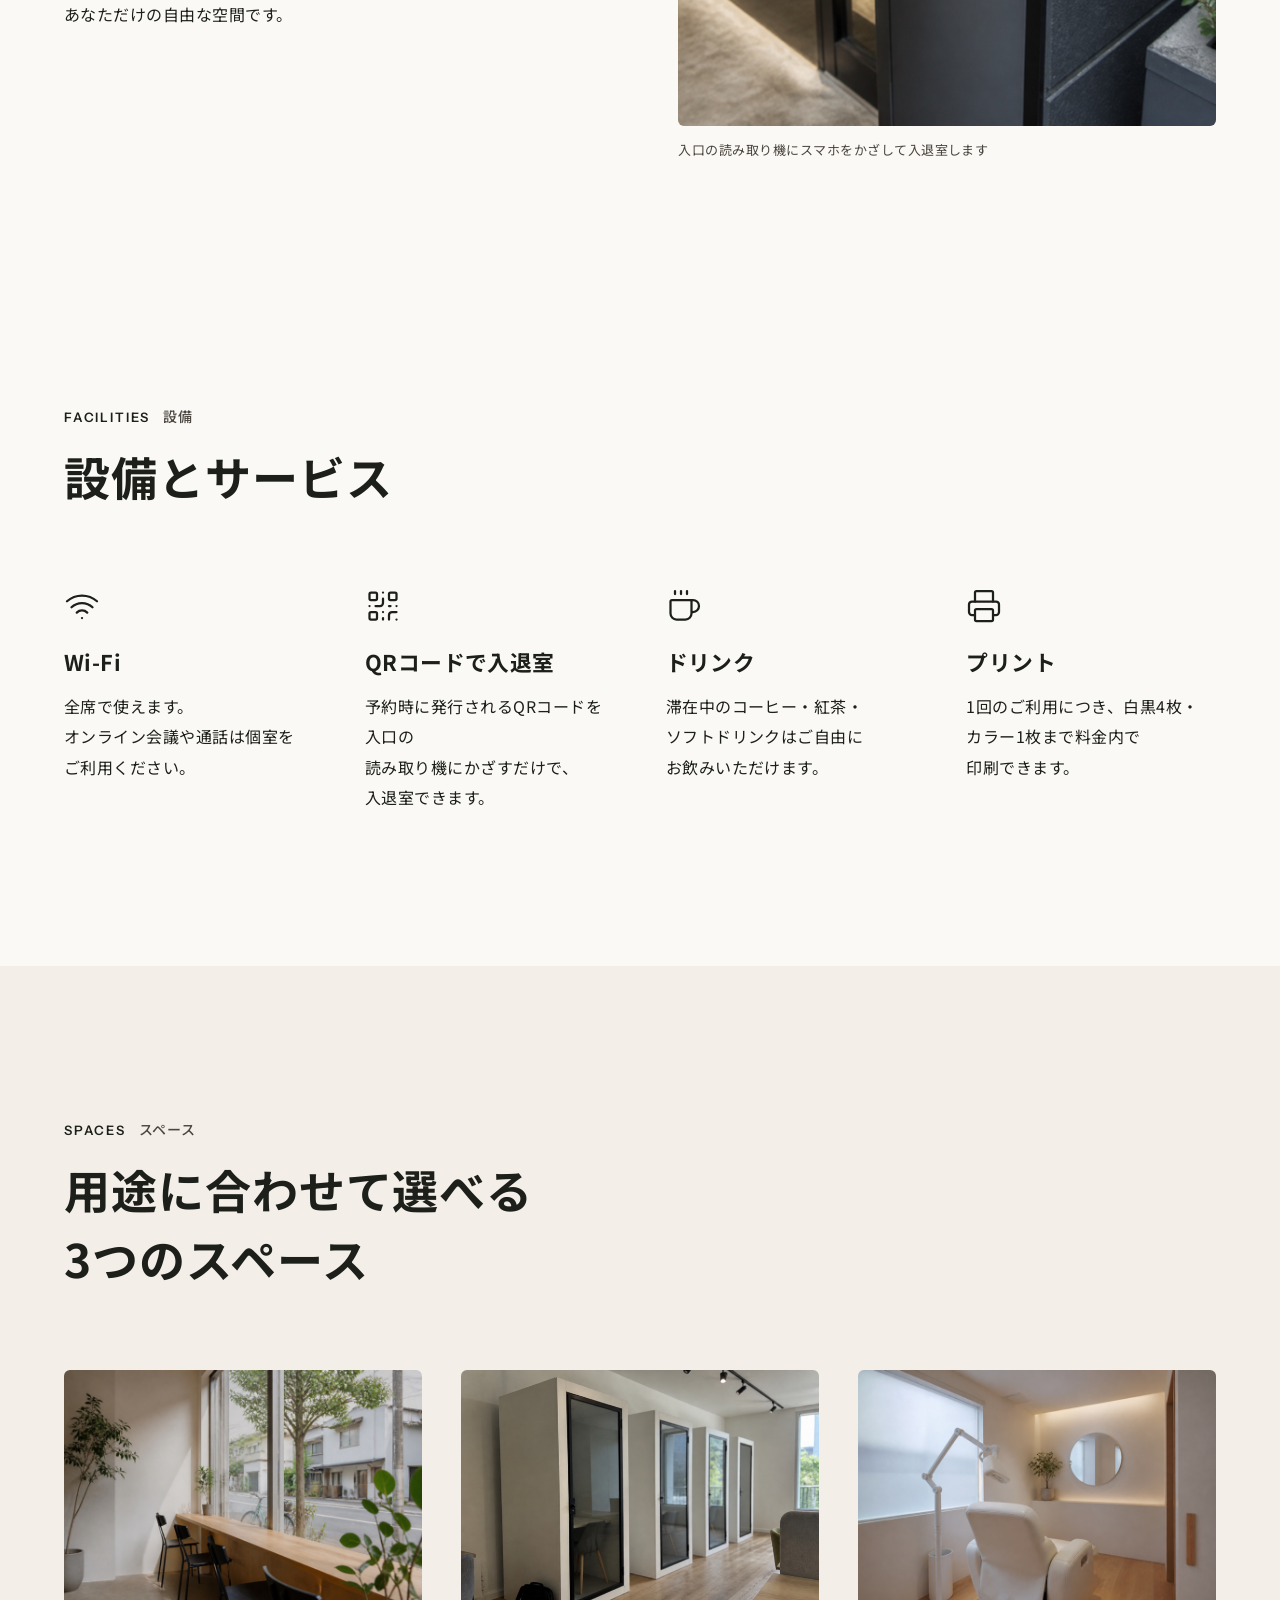
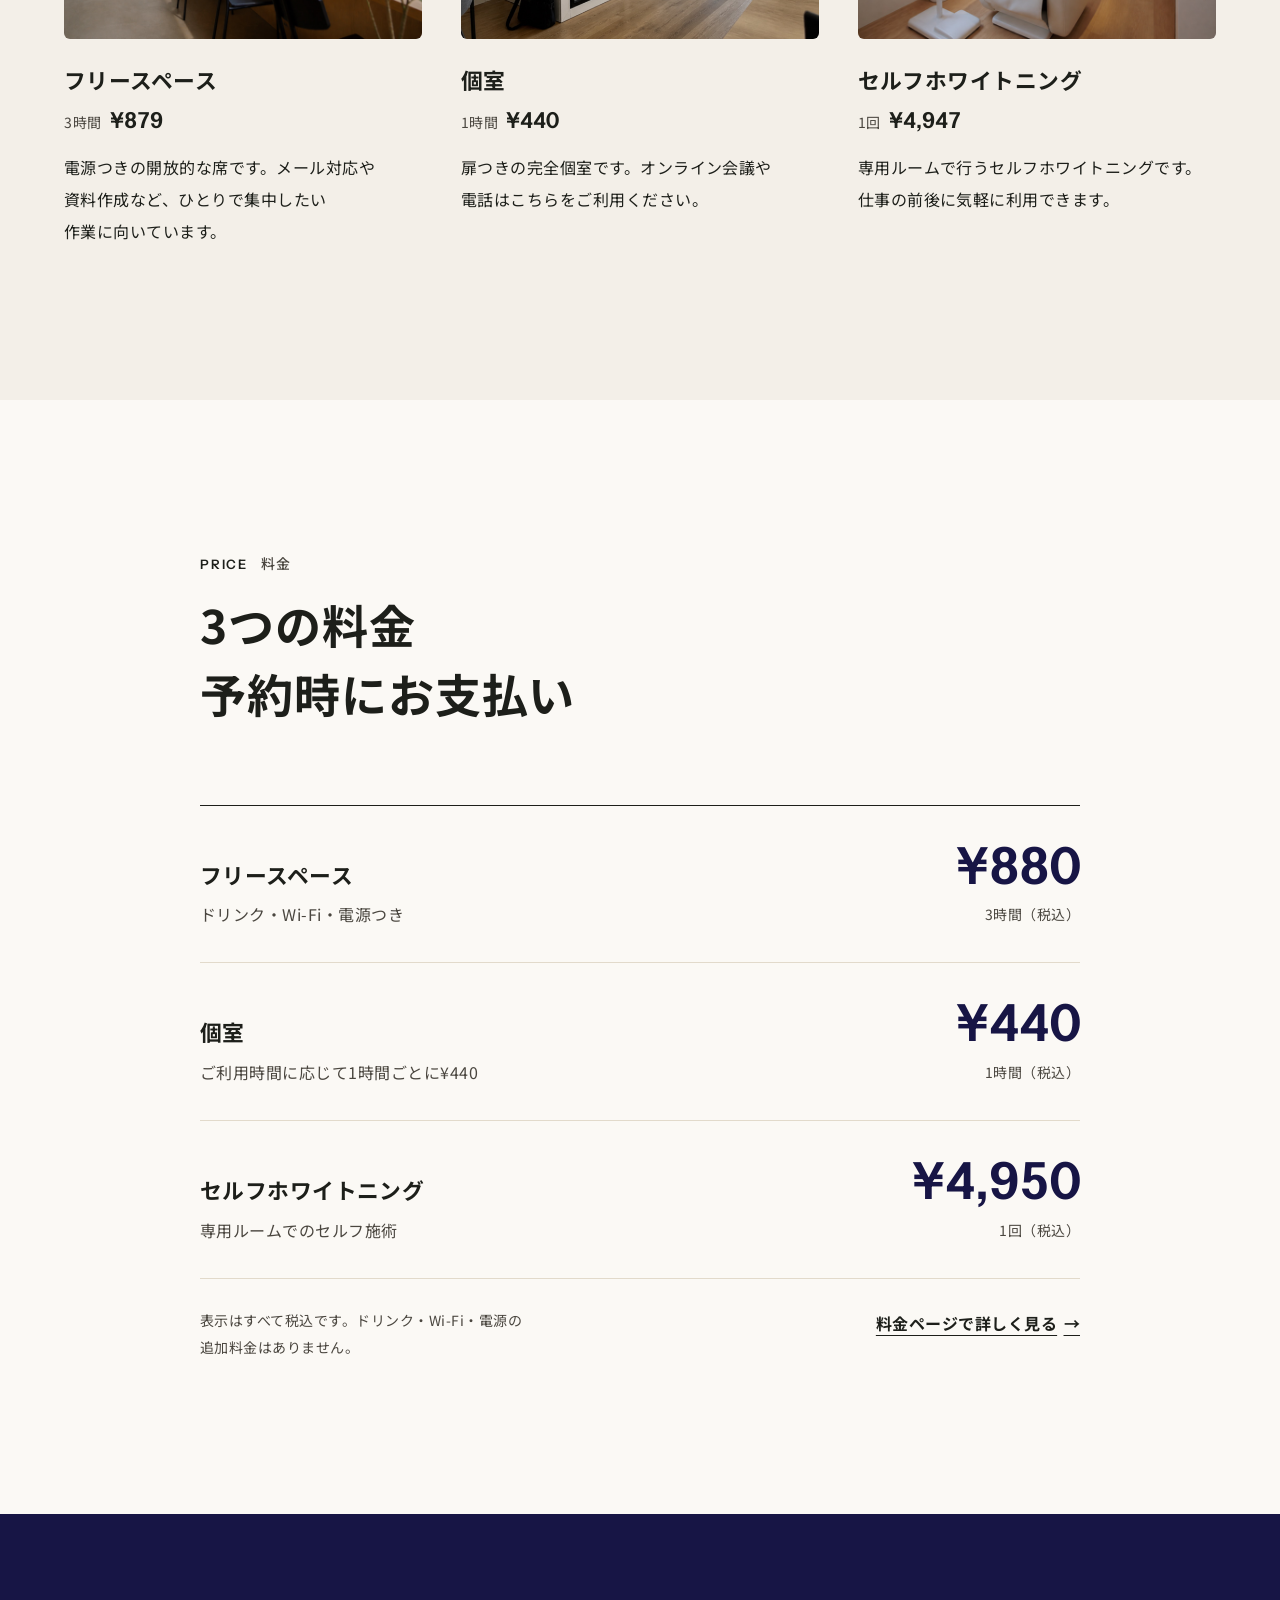
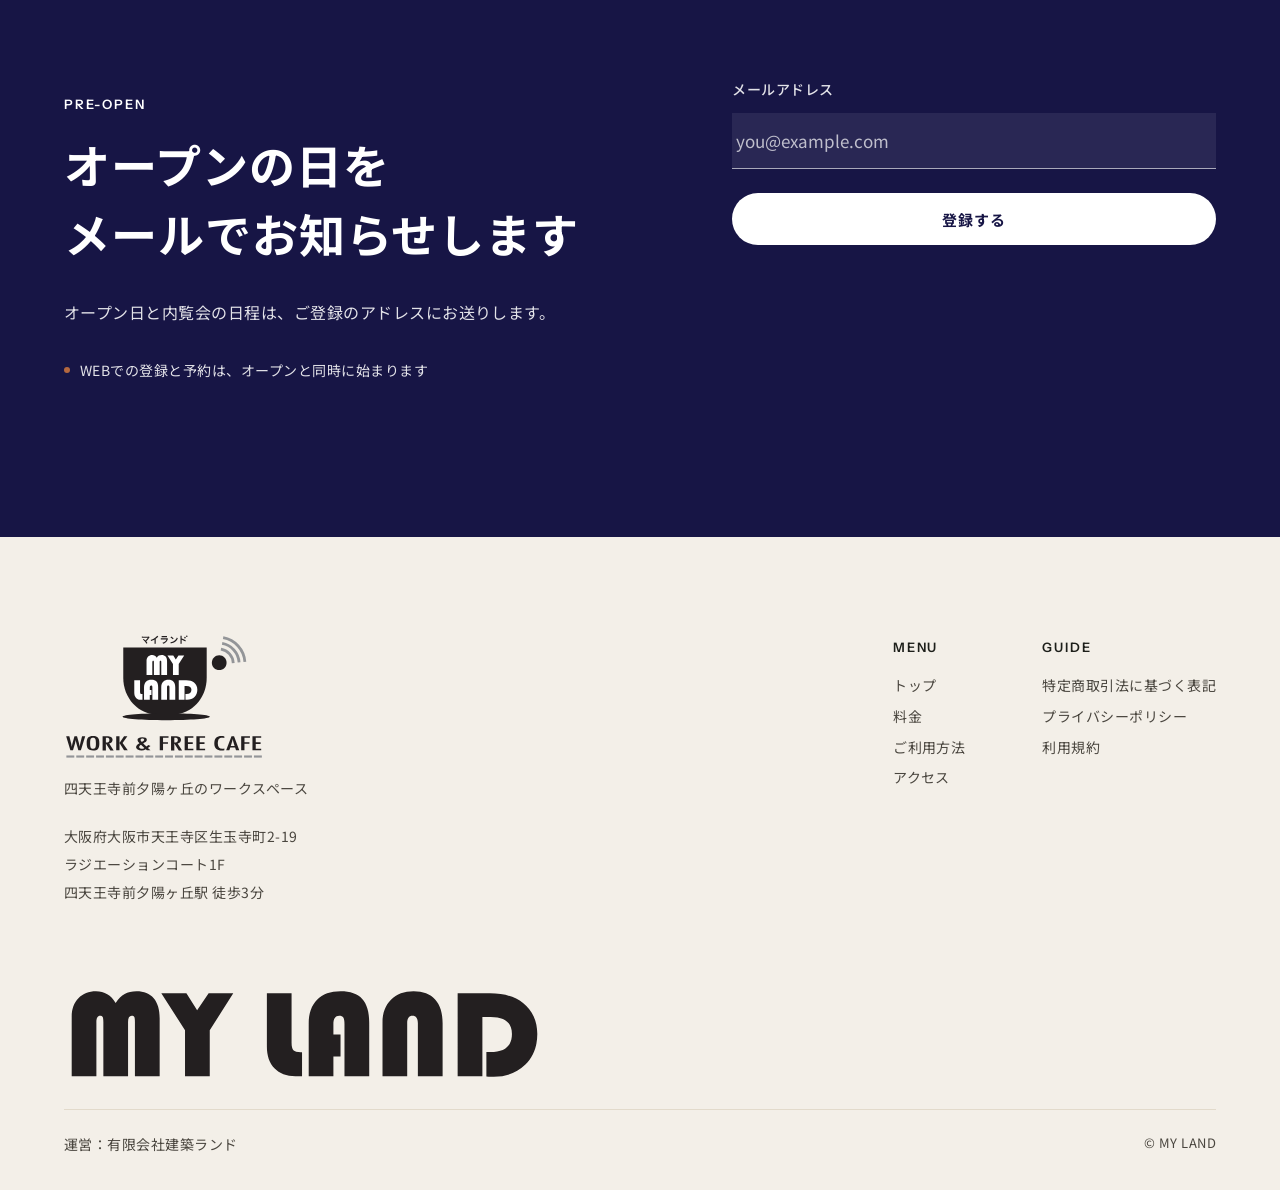
==== commit 82b41345: "Revise terms per owner feedback and refine layout details - Terms: 15-minute booking slots, unlock 1" ====
--- a/index.html
+++ b/index.html
@@ -14,7 +14,7 @@
       href="https://fonts.googleapis.com/css2?family=Noto+Sans+JP:wght@400;500;700&family=Instrument+Sans:wght@400;500;600&display=swap"
       rel="stylesheet"
     />
-    <link rel="stylesheet" href="styles.css?v=20261111a" />
+    <link rel="stylesheet" href="styles.css?v=20261113a" />
     <link rel="icon" href="assets/mark.svg?v=1111" type="image/svg+xml" />
     <link rel="icon" href="assets/favicon-32.png?v=1111" sizes="32x32" type="image/png" />
     <link rel="apple-touch-icon" href="assets/apple-touch-icon.png?v=1111" />
@@ -42,7 +42,7 @@
             <span class="line"><span>オフィスより自由な場所</span></span>
           </h1>
           <p class="hero-copy">
-            セルフスタイルのワークスペースです。予約するとスマホにQRコードが届き、入口でかざすだけで入退室可能です。
+            セルフスタイルのワークスペースです。予約するとスマホにQRコードが届き、入口でかざすだけで入退室できます。
           </p>
           <div class="hero-actions">
             <a class="button" href="#entry">オープン案内を受け取る</a>
@@ -60,7 +60,7 @@
               <h2>予約から入退室まで<br />スマホで完結します</h2>
             </div>
             <p>
-              <img class="wordmark" src="assets/wordmark.svg?v=1111" alt="MY LAND" />は、四天王寺前夕陽ヶ丘駅から徒歩3分のセルフスタイルのワークスペースです。WEBか店頭で登録と支払いを済ませると、QRコードが発行されます。入口の読み取り機にかざすとドアが開き、いつでも入退室が可能です。
+              <img class="wordmark" src="assets/wordmark.svg?v=1111" alt="MY LAND" />は、四天王寺前夕陽ヶ丘駅から徒歩3分のセルフスタイルのワークスペースです。WEBか店頭で登録と支払いを済ませると、QRコードが発行されます。入口の読み取り機にかざすと、ドアが開きます。
             </p>
             <p>
               使える場所は3つです。電源のあるフリースペース、扉で仕切られた個室、セルフホワイトニングの専用ルーム。自分のペースで使える、あなただけの自由な空間です。
@@ -184,7 +184,7 @@
             <p class="label">Pre-open</p>
             <h2>オープンの日を<br />メールでお知らせします</h2>
             <p>オープン日と内覧会の日程は、ご登録のアドレスにお送りします。</p>
-            <p class="status"><span class="status-dot" aria-hidden="true"></span>Web入会・予約はオープンと同時に始まります</p>
+            <p class="status"><span class="status-dot" aria-hidden="true"></span>WEBでの登録と予約は、オープンと同時に始まります</p>
           </div>
           <form class="entry-form" action="https://formsubmit.co/ajax/r.nagao@b--supply.com" method="post" data-entry-form>
             <label>
@@ -204,7 +204,8 @@
           <p class="footer-brand"><img src="assets/logo.svg?v=1111" alt="MY LAND WORK &amp; FREE CAFE" /></p>
           <p class="footer-sub">四天王寺前夕陽ヶ丘のワークスペース</p>
           <address class="footer-addr">
-            大阪府大阪市天王寺区生玉寺町2-19 ラジエーションコート1F<br />
+            大阪府大阪市天王寺区生玉寺町2-19<br />
+            ラジエーションコート1F<br />
             四天王寺前夕陽ヶ丘駅 徒歩3分
           </address>
         </div>
--- a/styles.css
+++ b/styles.css
@@ -53,11 +53,12 @@
 
 :lang(ja) { line-break: strict; }
 :is(h1, h2, h3):lang(ja) { word-break: auto-phrase; text-wrap: balance; }
-main p:lang(ja) { word-break: auto-phrase; text-wrap: pretty; }
+main :is(p, li, dd, td, figcaption, address):lang(ja) { word-break: auto-phrase; text-wrap: pretty; }
+figcaption:lang(ja) { text-wrap: balance; }
 
 img { max-width: 100%; display: block; }
 a { color: inherit; text-decoration: none; }
-h1, h2, h3, p, dl, dd, dt, ul, ol, address { margin: 0; }
+h1, h2, h3, p, dl, dd, dt, ul, ol, address, figure { margin: 0; }
 address { font-style: normal; }
 ::selection { background: rgba(29, 31, 26, 0.16); }
 
@@ -66,8 +67,8 @@
 h2 {
   font-size: var(--fs-h2);
   font-weight: 700;
-  line-height: 1.55;
-  letter-spacing: 0.03em;
+  line-height: 1.5;
+  letter-spacing: 0.02em;
 }
 
 h3 {
@@ -115,7 +116,7 @@
 main p { max-width: 36em; }
 main p + p { margin-top: 1.2em; }
 
-.sec-head { max-width: 40em; }
+.sec-head h2 { max-width: 20em; }
 .sec-head .label + h2 { margin-top: 16px; }
 .sec-head h2 + .lead, .sec-head h2 + p { margin-top: 28px; }
 
@@ -147,6 +148,9 @@
   font-weight: 700;
   letter-spacing: 0.06em;
   line-height: 1;
+  font-family: inherit;
+  border: 0;
+  cursor: pointer;
   background: var(--green);
   color: #fff;
   transition: background 0.2s ease;
@@ -406,7 +410,7 @@
   display: grid;
   grid-template-columns: minmax(0, 6fr) minmax(0, 6fr);
   gap: clamp(40px, 6vw, 96px);
-  align-items: start;
+  align-items: center;
 }
 
 .about-copy .sec-head + p { margin-top: 28px; }
@@ -421,6 +425,7 @@
 .about-figure figcaption {
   margin-top: 12px;
   font-size: 13px;
+  line-height: 1.8;
   color: var(--text-2);
 }
 
@@ -513,18 +518,22 @@
 
 .space-card h3 { margin-top: 24px; }
 .space-card .fee {
-  margin-top: 4px;
-  font-size: var(--fs-small);
+  margin-top: 6px;
+  font-size: var(--fs-small);
+  line-height: 1.5;
   color: var(--text-2);
   letter-spacing: 0.04em;
 }
 .space-card .fee b {
+  margin-left: 0.2em;
   font-family: var(--latin);
+  font-size: 1.375rem;
   font-weight: 600;
+  letter-spacing: 0;
   font-variant-numeric: tabular-nums;
   color: var(--ink);
 }
-.space-card p { margin-top: 12px; }
+.space-card .fee + p { margin-top: 14px; }
 
 @media (hover: hover) and (pointer: fine) {
   .space-card:hover .pic img { transform: scale(1.03); }
@@ -576,9 +585,13 @@
   display: flex;
   flex-wrap: wrap;
   justify-content: space-between;
-  gap: 12px 32px;
+  align-items: flex-start;
+  gap: 16px 48px;
   margin-top: 28px;
 }
+
+.price-foot .note { flex: 1 1 20em; max-width: 34em; }
+.price-foot .textlink { flex: none; }
 
 /* ---------- pre-open (the single dark band) ---------- */
 
@@ -794,7 +807,7 @@
 .faq-list summary {
   position: relative;
   padding: 22px 40px 22px 0;
-  font-size: 17px;
+  font-size: var(--fs-body);
   font-weight: 700;
   line-height: 1.7;
   cursor: pointer;
@@ -869,6 +882,8 @@
 }
 
 .legal-body ul { padding-left: 1.4em; }
+.legal-body ul + p { margin-top: 1em; }
+.legal-body .textlink { display: inline; font-weight: 500; }
 .legal-body li + li { margin-top: 0.4em; }
 
 .legal-body table {
@@ -948,7 +963,12 @@
   .nav-links a { font-size: 14px; }
   .header-cta { height: 36px; padding: 0 16px; font-size: 14px; }
 
+  body { line-height: 1.9; letter-spacing: 0.02em; }
+
   .hero { min-height: 88svh; }
+  .hero-overlay {
+    background: linear-gradient(180deg, rgba(20, 24, 18, 0.36) 0%, rgba(20, 24, 18, 0.16) 30%, rgba(20, 24, 18, 0.74) 100%);
+  }
   .hero-inner { padding-top: 150px; }
   .hero h1 { font-size: 1.625rem; }
   .page-hero { padding-top: 160px; }
@@ -957,7 +977,11 @@
   .steps li { grid-template-columns: 1fr; gap: 8px; }
 
   .space-grid { grid-template-columns: 1fr; row-gap: 48px; }
-  .feature-grid { column-gap: 24px; row-gap: 40px; }
+  .feature-grid { grid-template-columns: 1fr; row-gap: 32px; }
+  .feature-grid li { display: grid; grid-template-columns: 28px 1fr; column-gap: 18px; }
+  .feature-grid .icon { grid-row: 1 / span 2; width: 28px; height: 28px; margin-top: 3px; }
+  .feature-grid h3 { margin-top: 0; }
+  .feature-grid p { grid-column: 2; margin-top: 6px; }
 
   .price-row { grid-template-columns: 1fr; gap: 12px; }
   .price-value { text-align: left; }
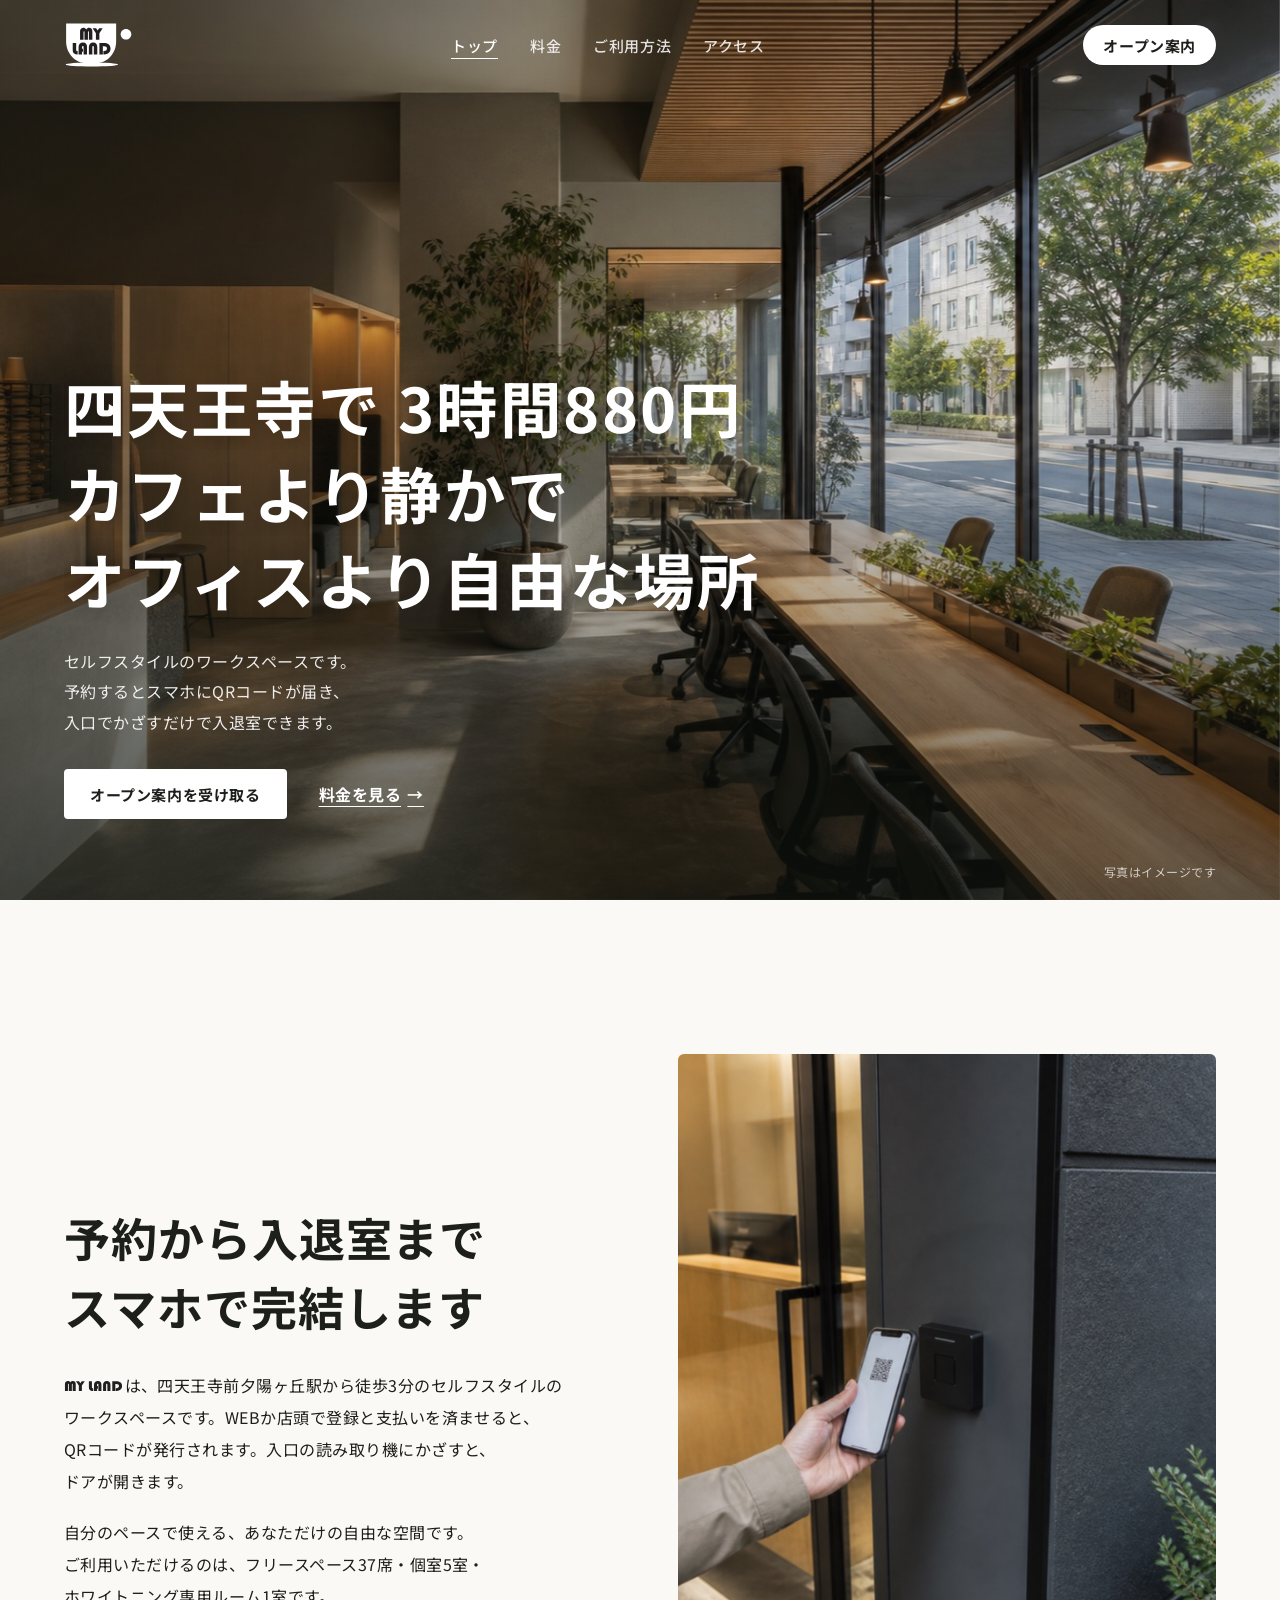
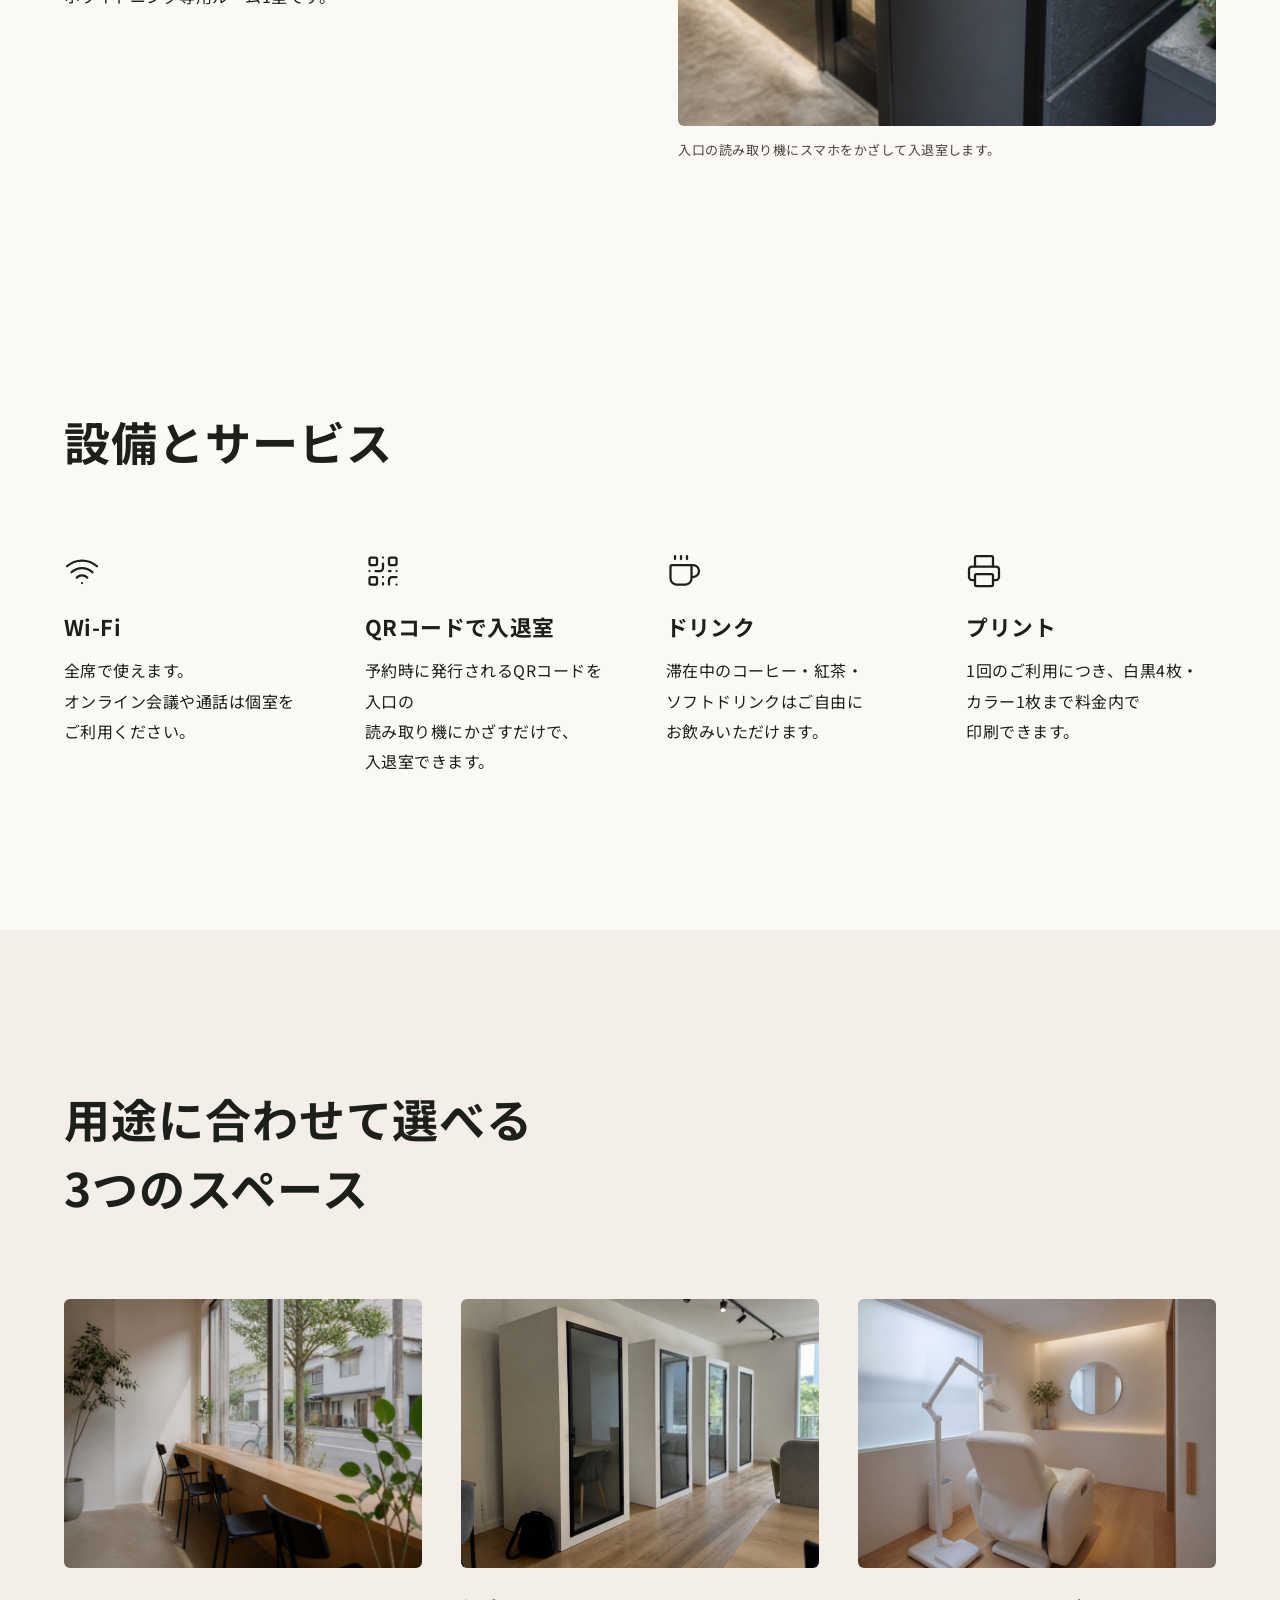
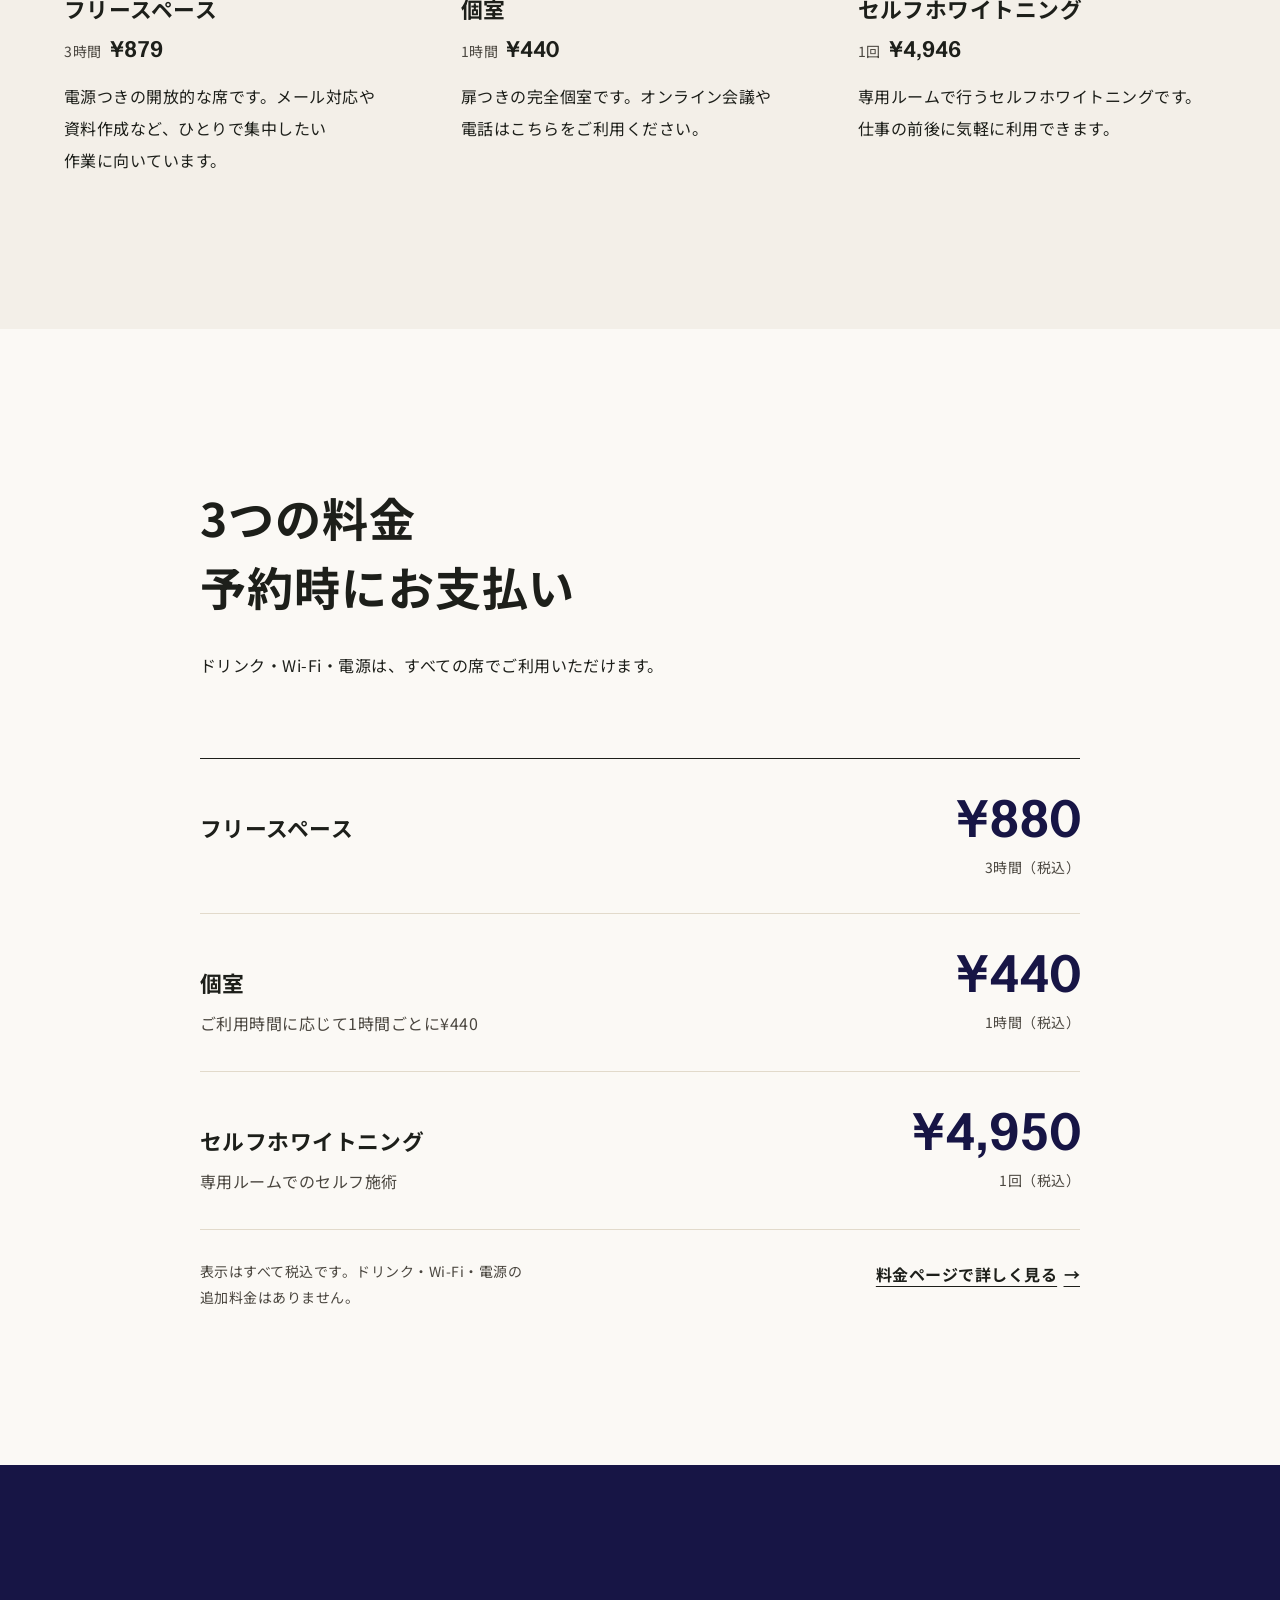
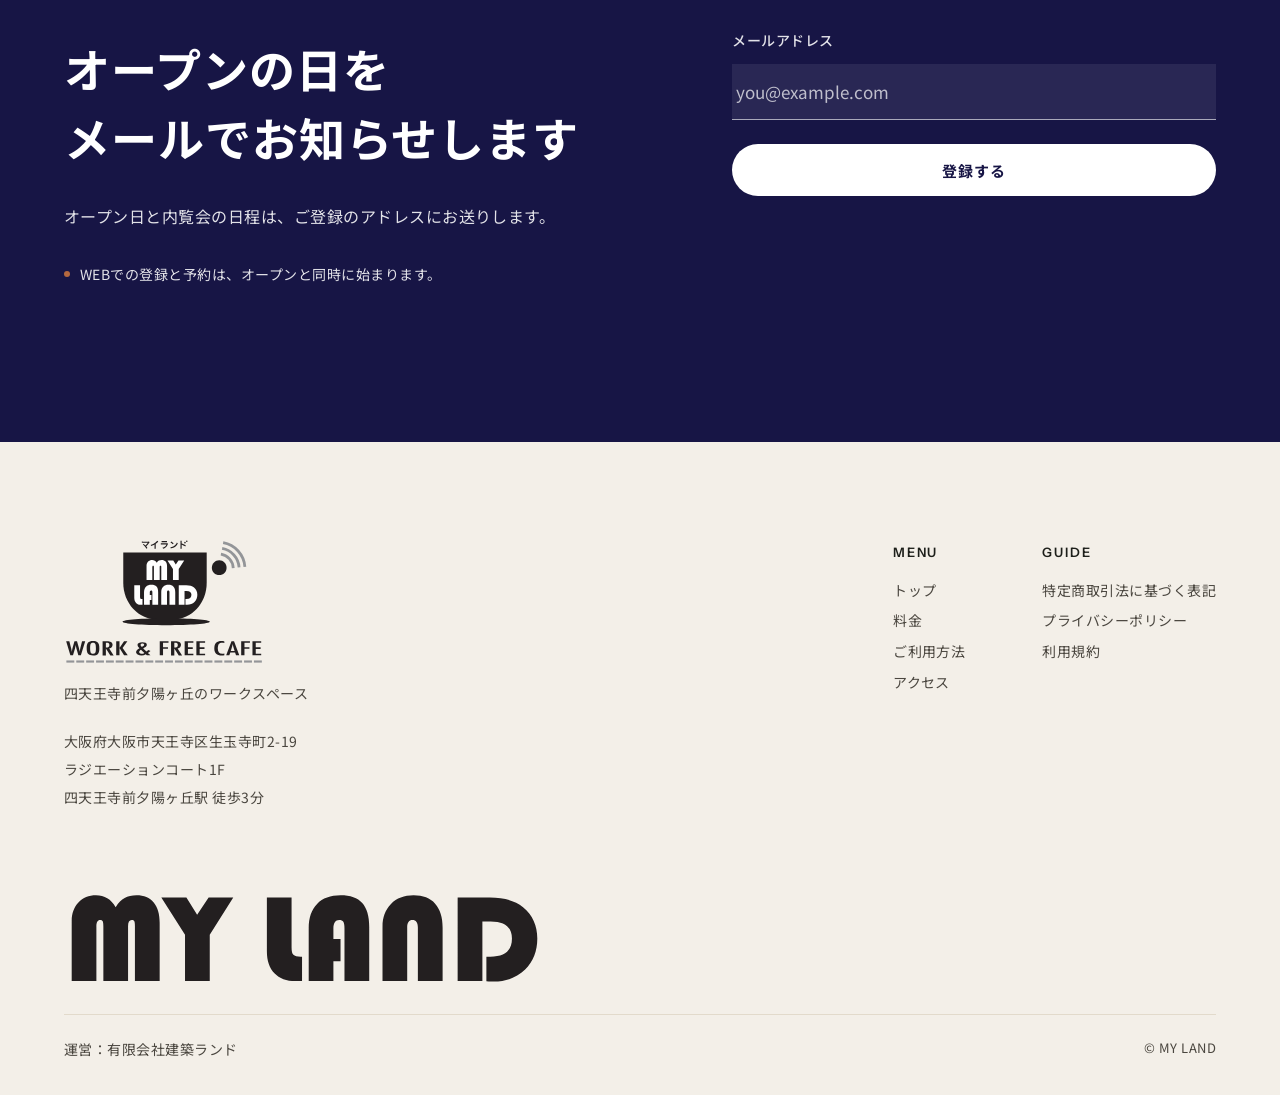
==== commit 335216a5: "Apply owner feedback: remove section eyebrows, fix tokusho name and fee wording, update price lead a" ====
--- a/index.html
+++ b/index.html
@@ -56,26 +56,24 @@
         <div class="about-grid">
           <div class="about-copy">
             <div class="sec-head reveal">
-              <p class="label">About<span class="jp-sub"><img class="wordmark" src="assets/wordmark.svg?v=1111" alt="MY LAND" />について</span></p>
               <h2>予約から入退室まで<br />スマホで完結します</h2>
             </div>
             <p>
               <img class="wordmark" src="assets/wordmark.svg?v=1111" alt="MY LAND" />は、四天王寺前夕陽ヶ丘駅から徒歩3分のセルフスタイルのワークスペースです。WEBか店頭で登録と支払いを済ませると、QRコードが発行されます。入口の読み取り機にかざすと、ドアが開きます。
             </p>
             <p>
-              使える場所は3つです。電源のあるフリースペース、扉で仕切られた個室、セルフホワイトニングの専用ルーム。自分のペースで使える、あなただけの自由な空間です。
+              自分のペースで使える、あなただけの自由な空間です。ご利用いただけるのは、フリースペース37席・個室5室・ホワイトニング専用ルーム1室です。
             </p>
           </div>
           <figure class="about-figure reveal">
             <img src="assets/about-entry.jpg" alt="スマホのQRコードを入口の読み取り機にかざす様子" />
-            <figcaption>入口の読み取り機にスマホをかざして入退室します</figcaption>
+            <figcaption>入口の読み取り機にスマホをかざして入退室します。</figcaption>
           </figure>
         </div>
       </section>
 
       <section class="section tight facilities">
         <div class="sec-head reveal">
-          <p class="label">Facilities<span class="jp-sub">設備</span></p>
           <h2>設備とサービス</h2>
         </div>
         <div class="body">
@@ -107,7 +105,6 @@
       <section class="section full bg-sand spaces">
         <div class="inner">
           <div class="sec-head reveal">
-            <p class="label">Spaces<span class="jp-sub">スペース</span></p>
             <h2>用途に合わせて選べる<br />3つのスペース</h2>
           </div>
           <div class="body space-grid">
@@ -135,15 +132,14 @@
 
       <section class="section narrow pricing">
         <div class="sec-head reveal">
-          <p class="label">Price<span class="jp-sub">料金</span></p>
           <h2>3つの料金<br />予約時にお支払い</h2>
+          <p>ドリンク・Wi-Fi・電源は、すべての席でご利用いただけます。</p>
         </div>
         <div class="body">
           <div class="price-table">
             <div class="price-row">
               <div class="price-name">
                 <h3>フリースペース</h3>
-                <p>ドリンク・Wi-Fi・電源つき</p>
               </div>
               <div class="price-value">
                 <span class="amount">¥880</span>
@@ -181,10 +177,9 @@
       <section id="entry" class="section full entry">
         <div class="inner entry-inner">
           <div class="entry-copy">
-            <p class="label">Pre-open</p>
             <h2>オープンの日を<br />メールでお知らせします</h2>
             <p>オープン日と内覧会の日程は、ご登録のアドレスにお送りします。</p>
-            <p class="status"><span class="status-dot" aria-hidden="true"></span>WEBでの登録と予約は、オープンと同時に始まります</p>
+            <p class="status"><span class="status-dot" aria-hidden="true"></span>WEBでの登録と予約は、オープンと同時に始まります。</p>
           </div>
           <form class="entry-form" action="https://formsubmit.co/ajax/r.nagao@b--supply.com" method="post" data-entry-form>
             <label>
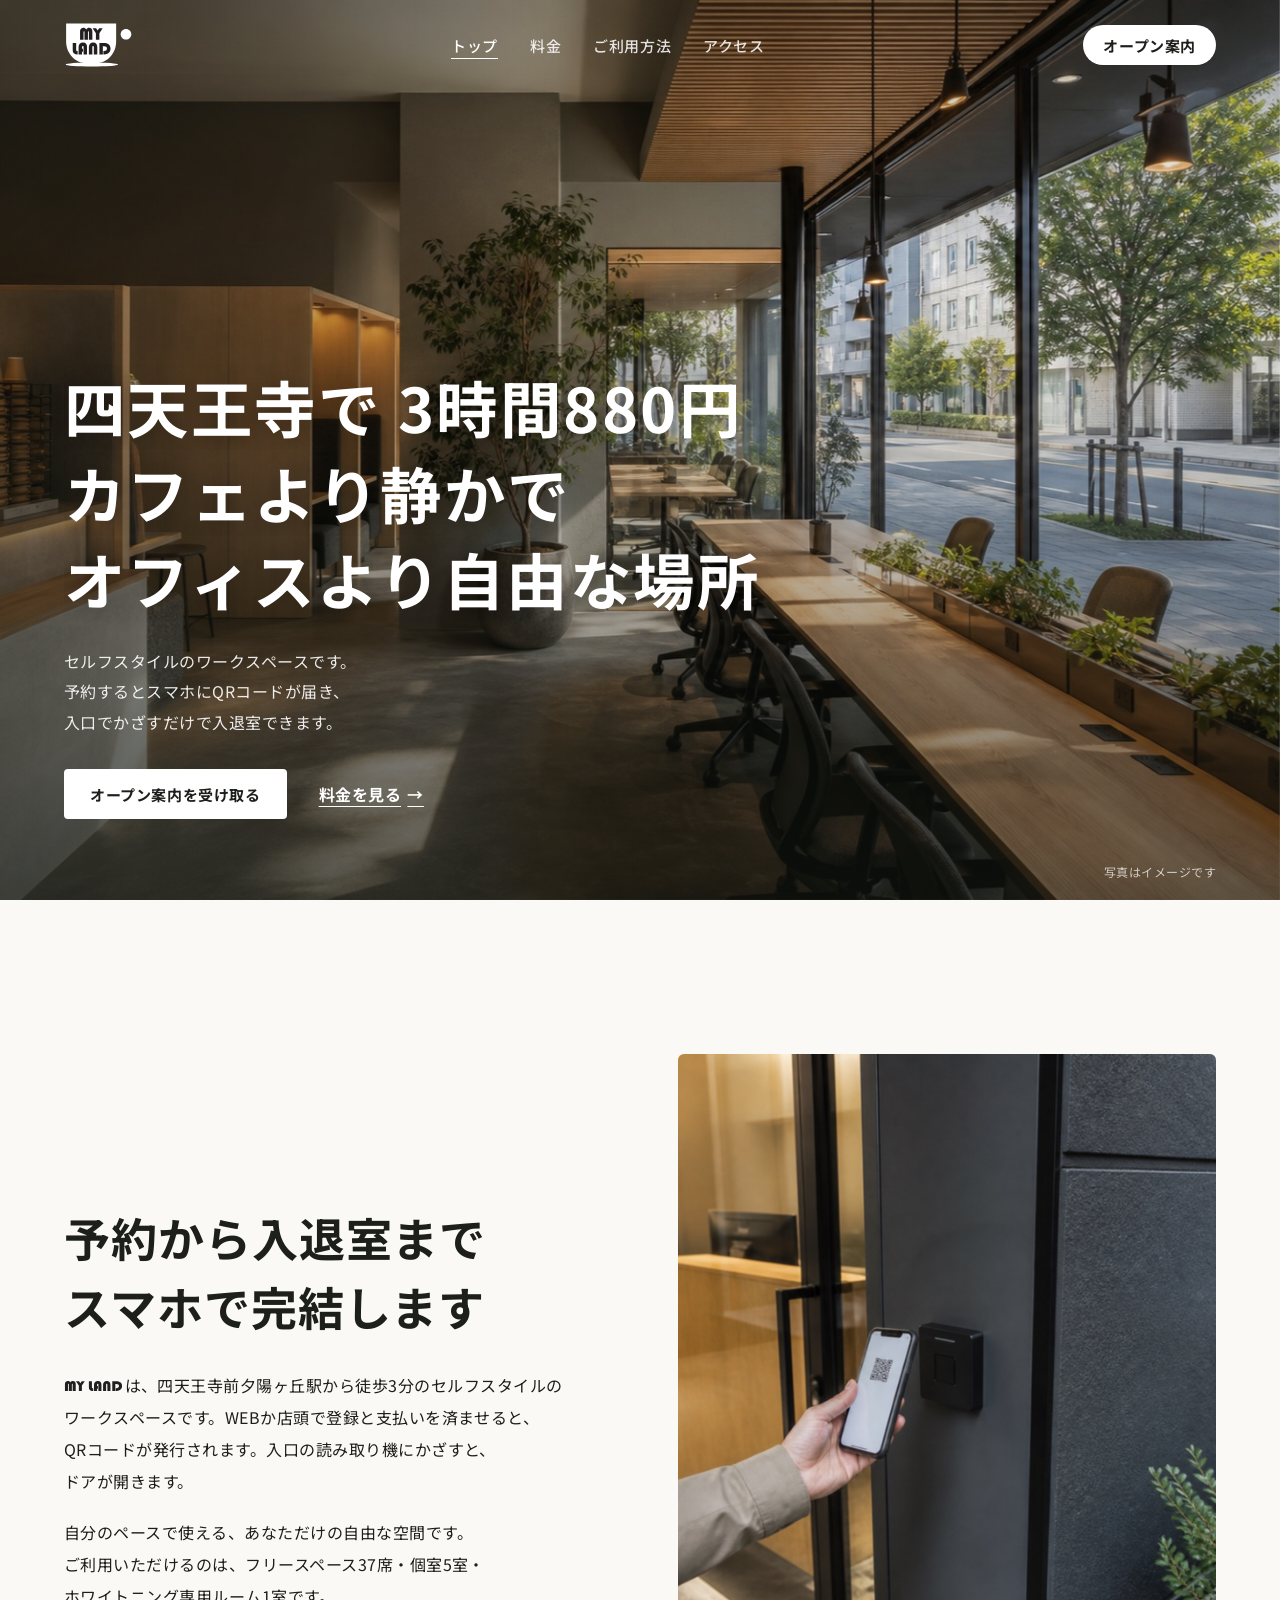
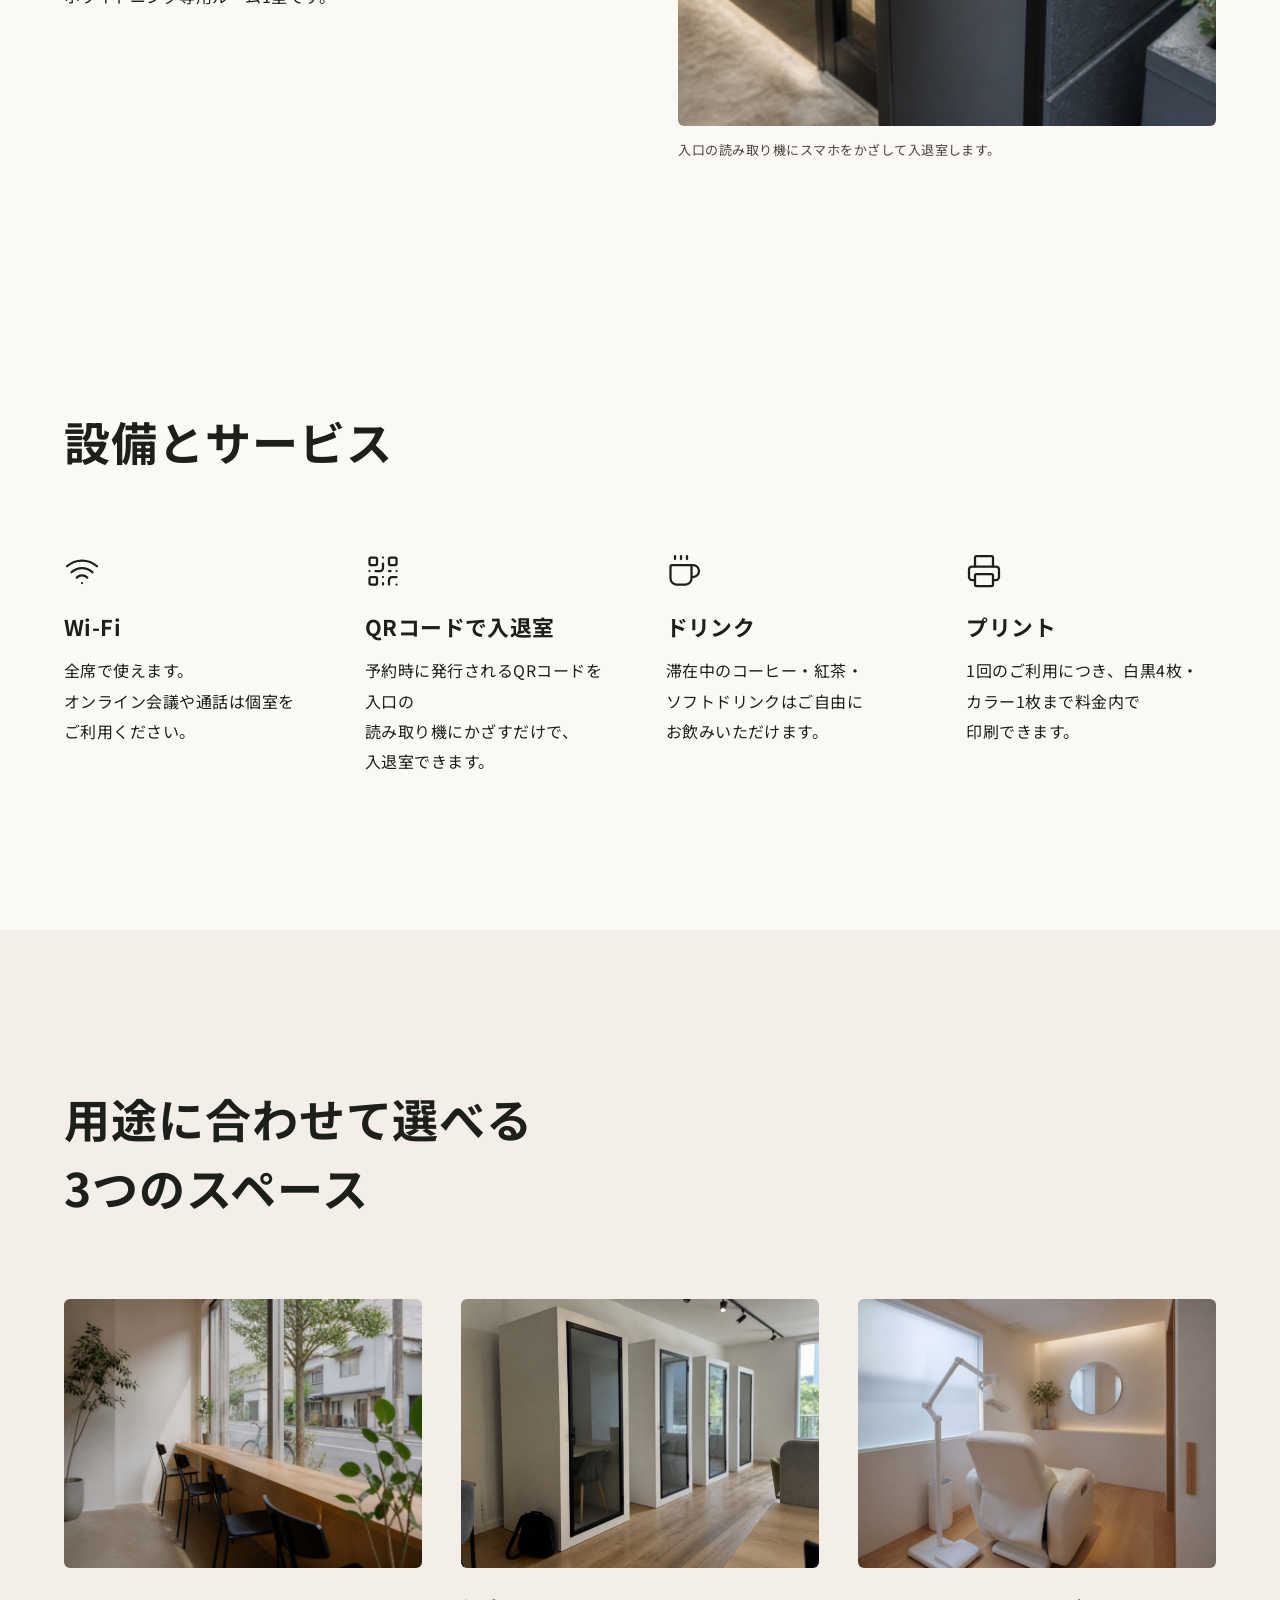
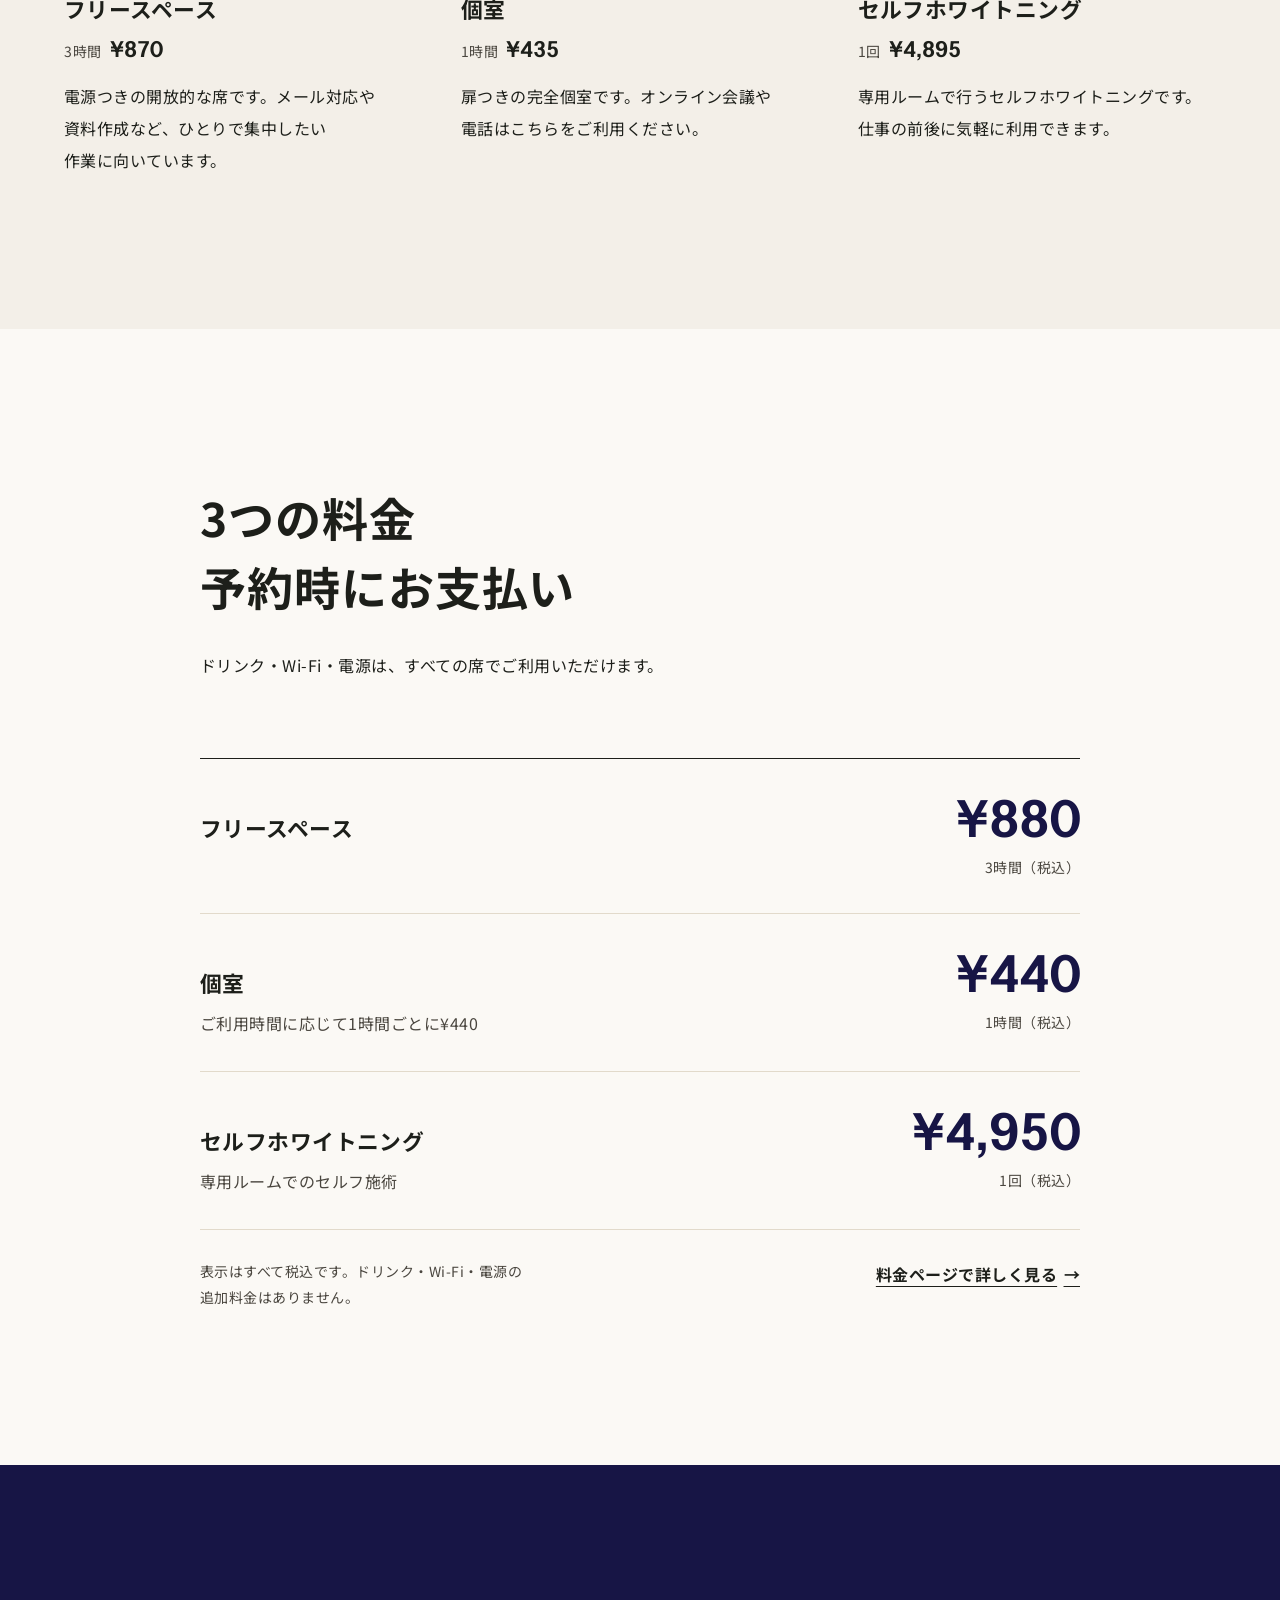
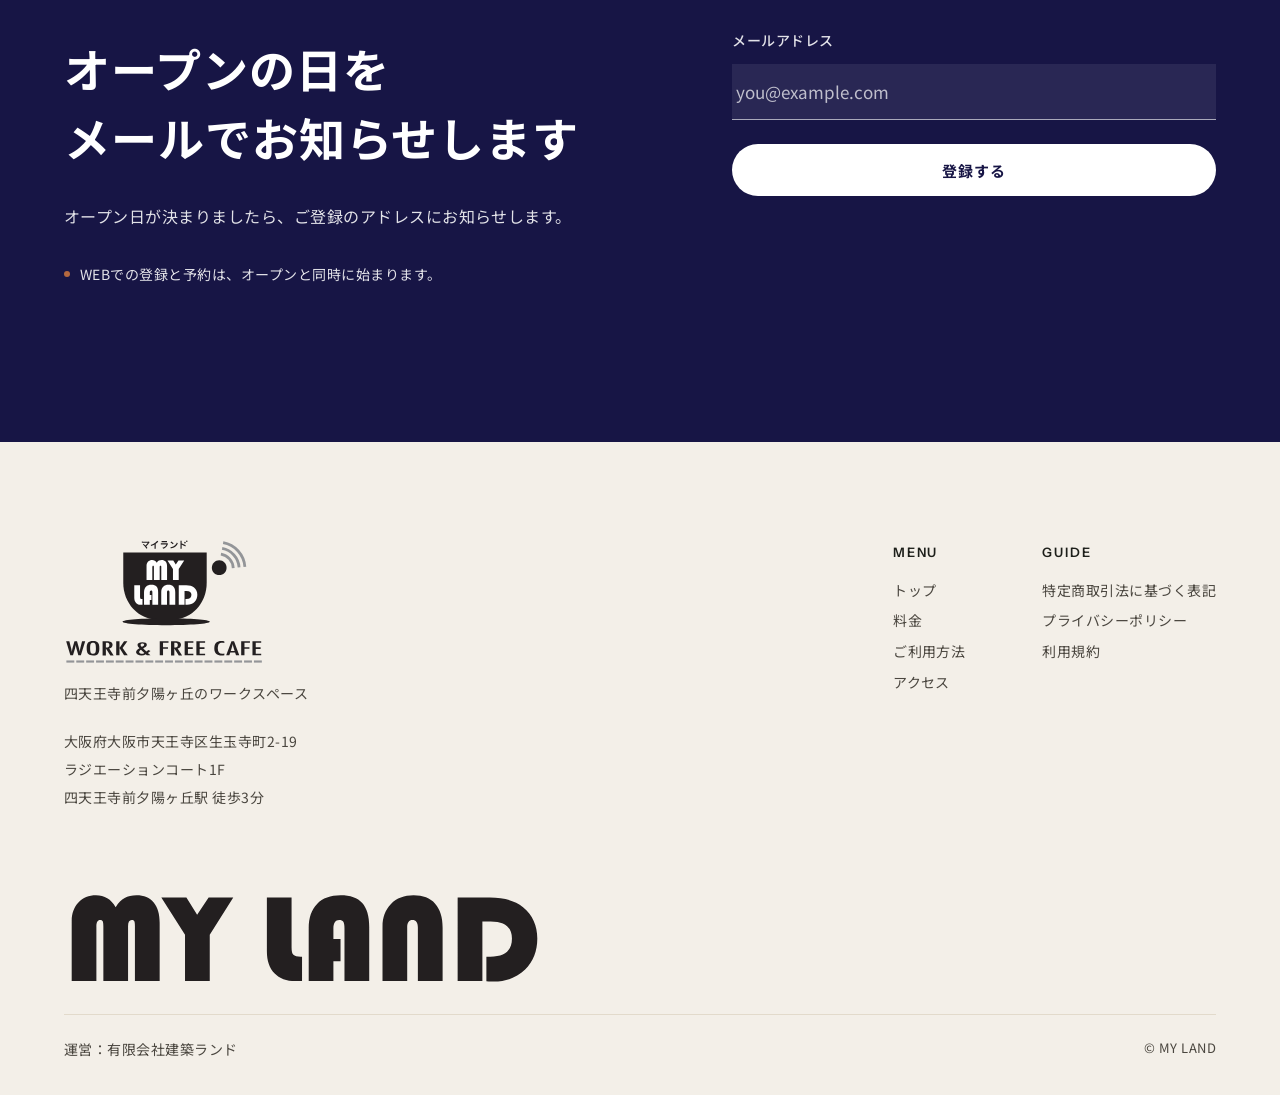
==== commit 4195f10b: "Revise privacy policy per owner draft and drop preview-event mention from entry copy Co-Authored-By:" ====
--- a/index.html
+++ b/index.html
@@ -178,7 +178,7 @@
         <div class="inner entry-inner">
           <div class="entry-copy">
             <h2>オープンの日を<br />メールでお知らせします</h2>
-            <p>オープン日と内覧会の日程は、ご登録のアドレスにお送りします。</p>
+            <p>オープン日が決まりましたら、ご登録のアドレスにお知らせします。</p>
             <p class="status"><span class="status-dot" aria-hidden="true"></span>WEBでの登録と予約は、オープンと同時に始まります。</p>
           </div>
           <form class="entry-form" action="https://formsubmit.co/ajax/r.nagao@b--supply.com" method="post" data-entry-form>
